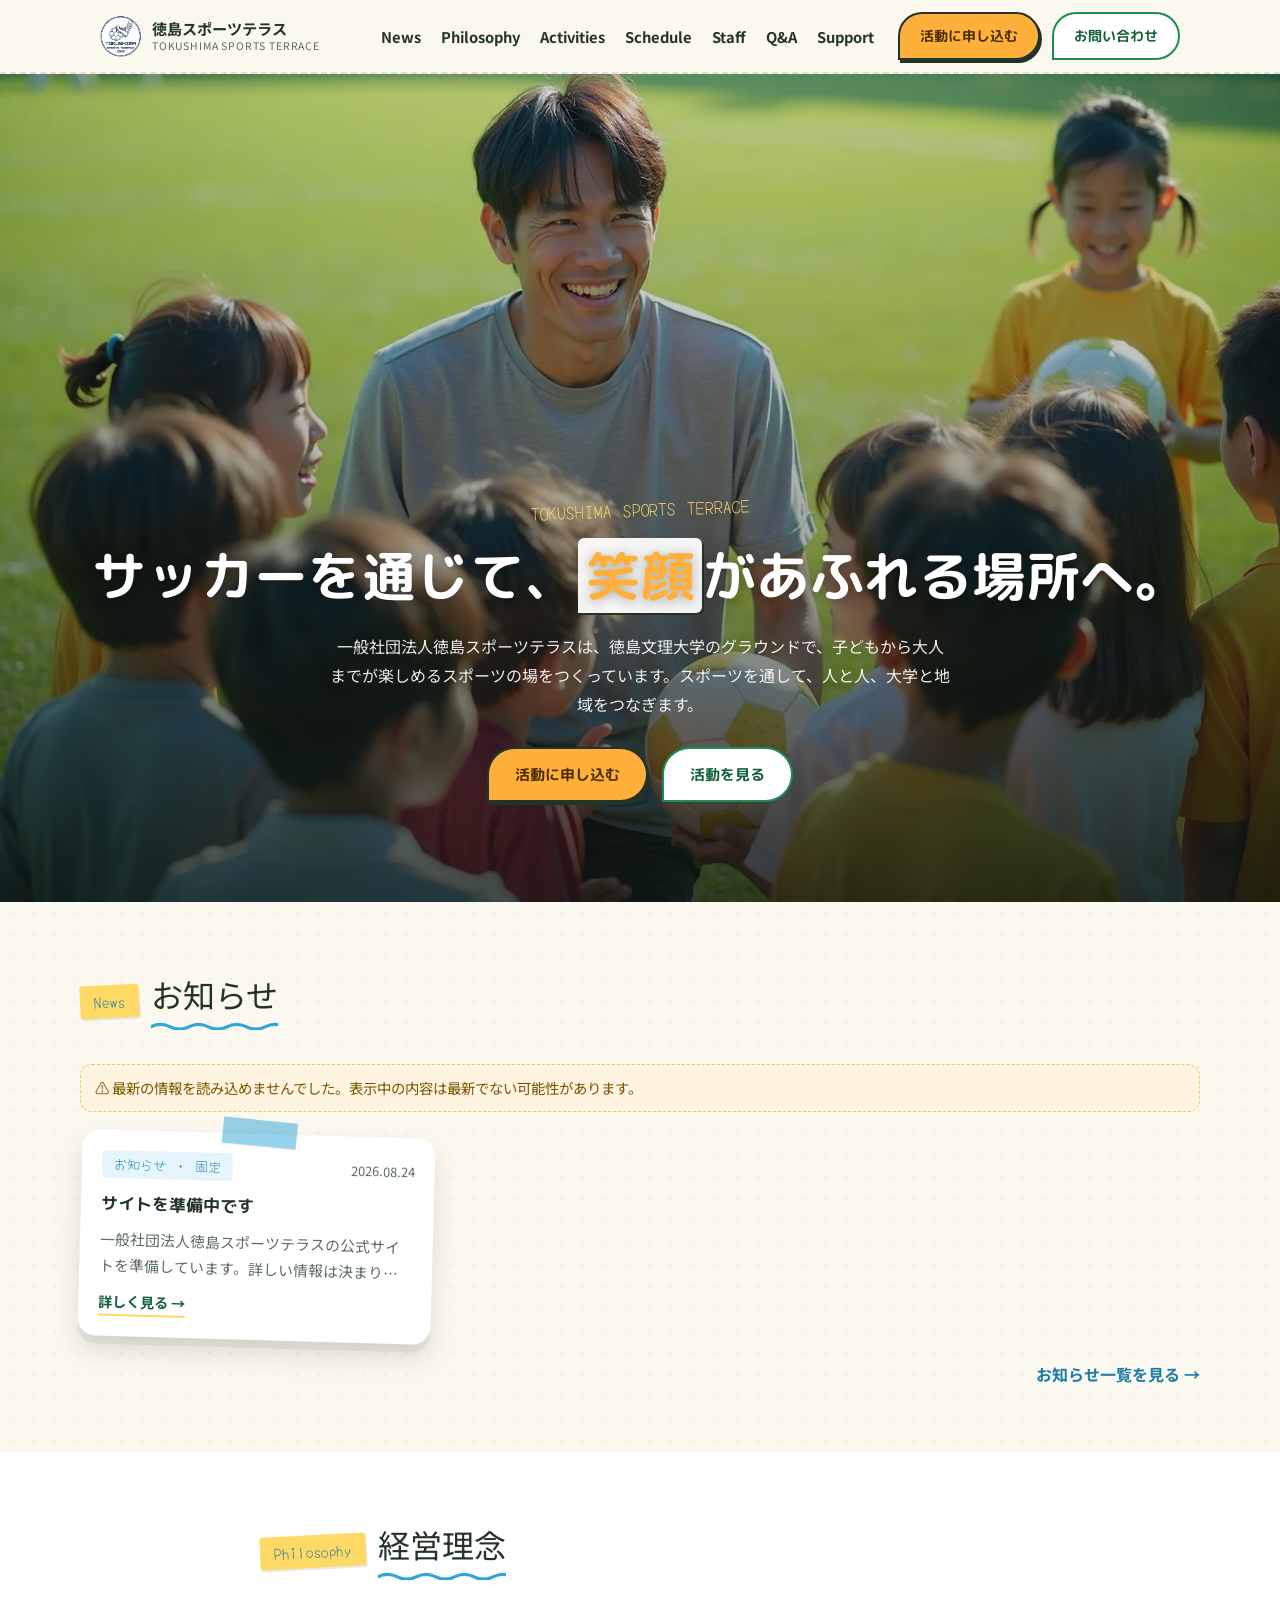
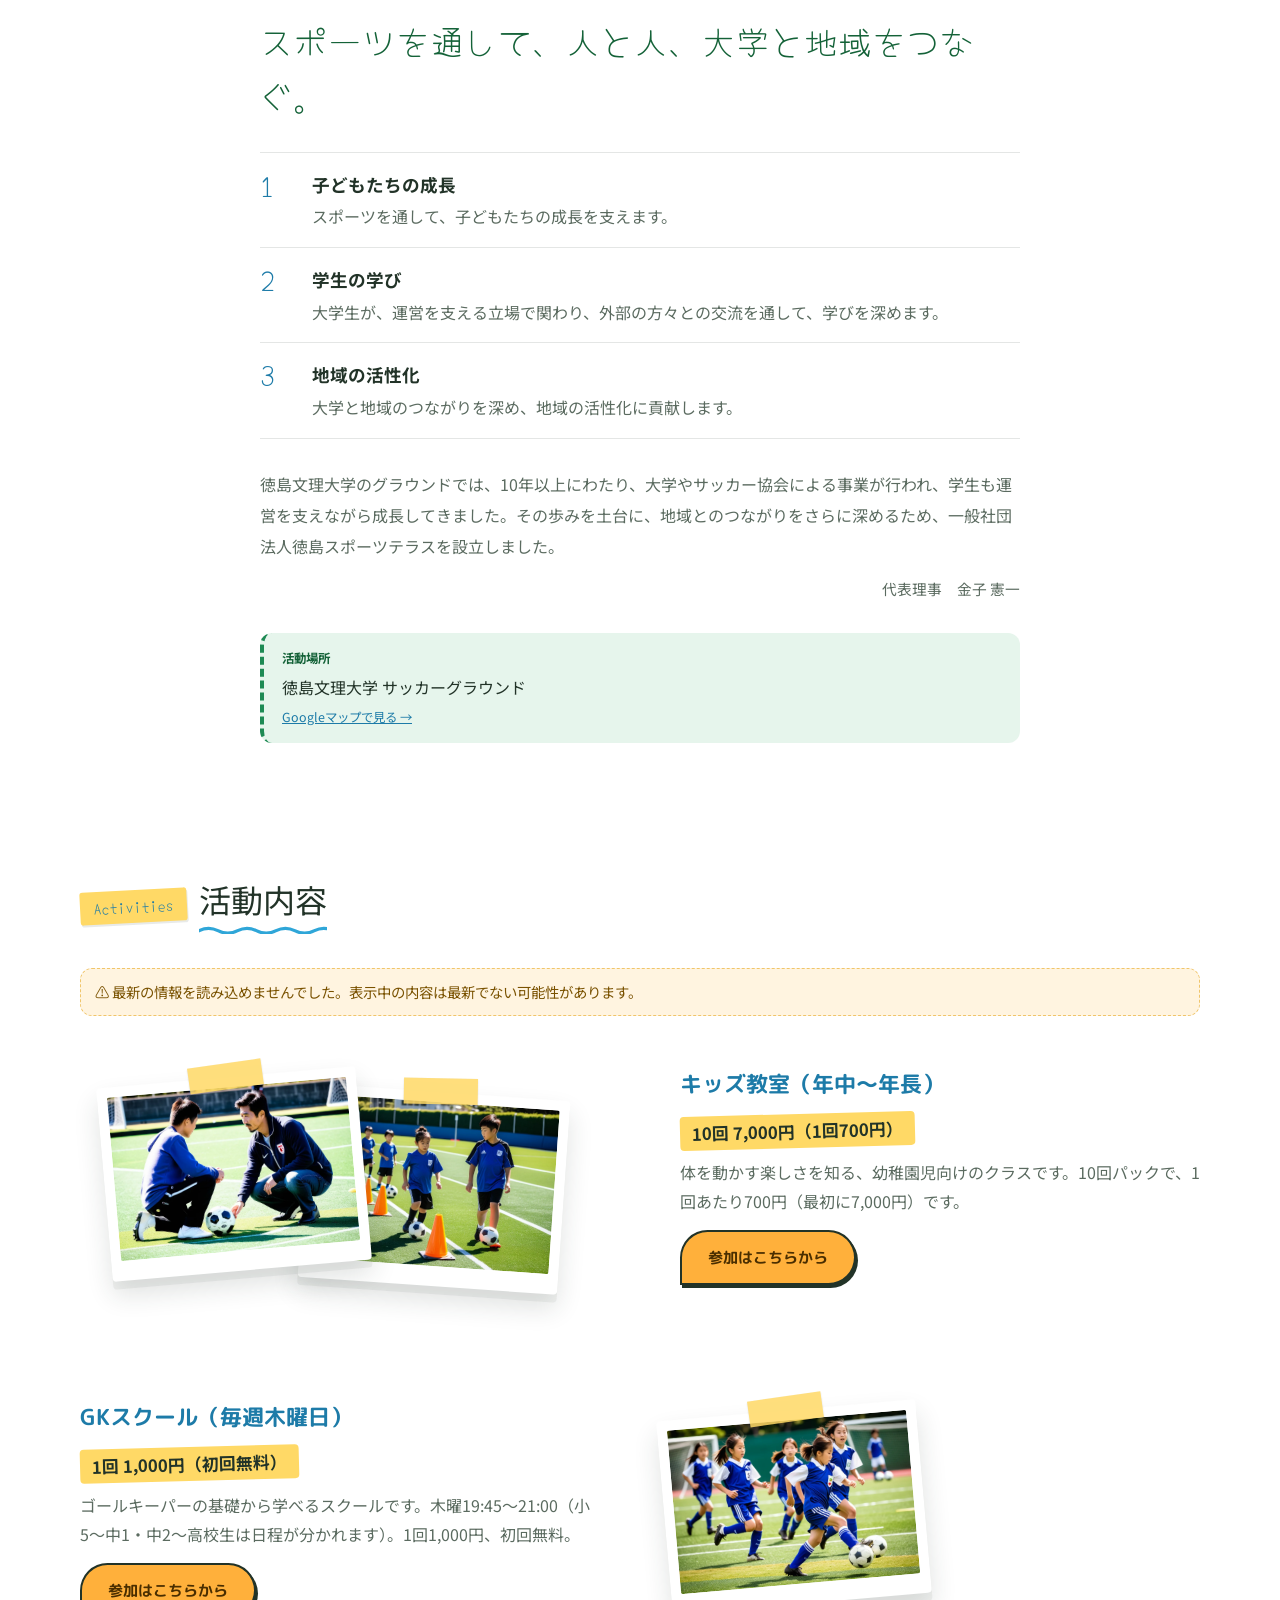
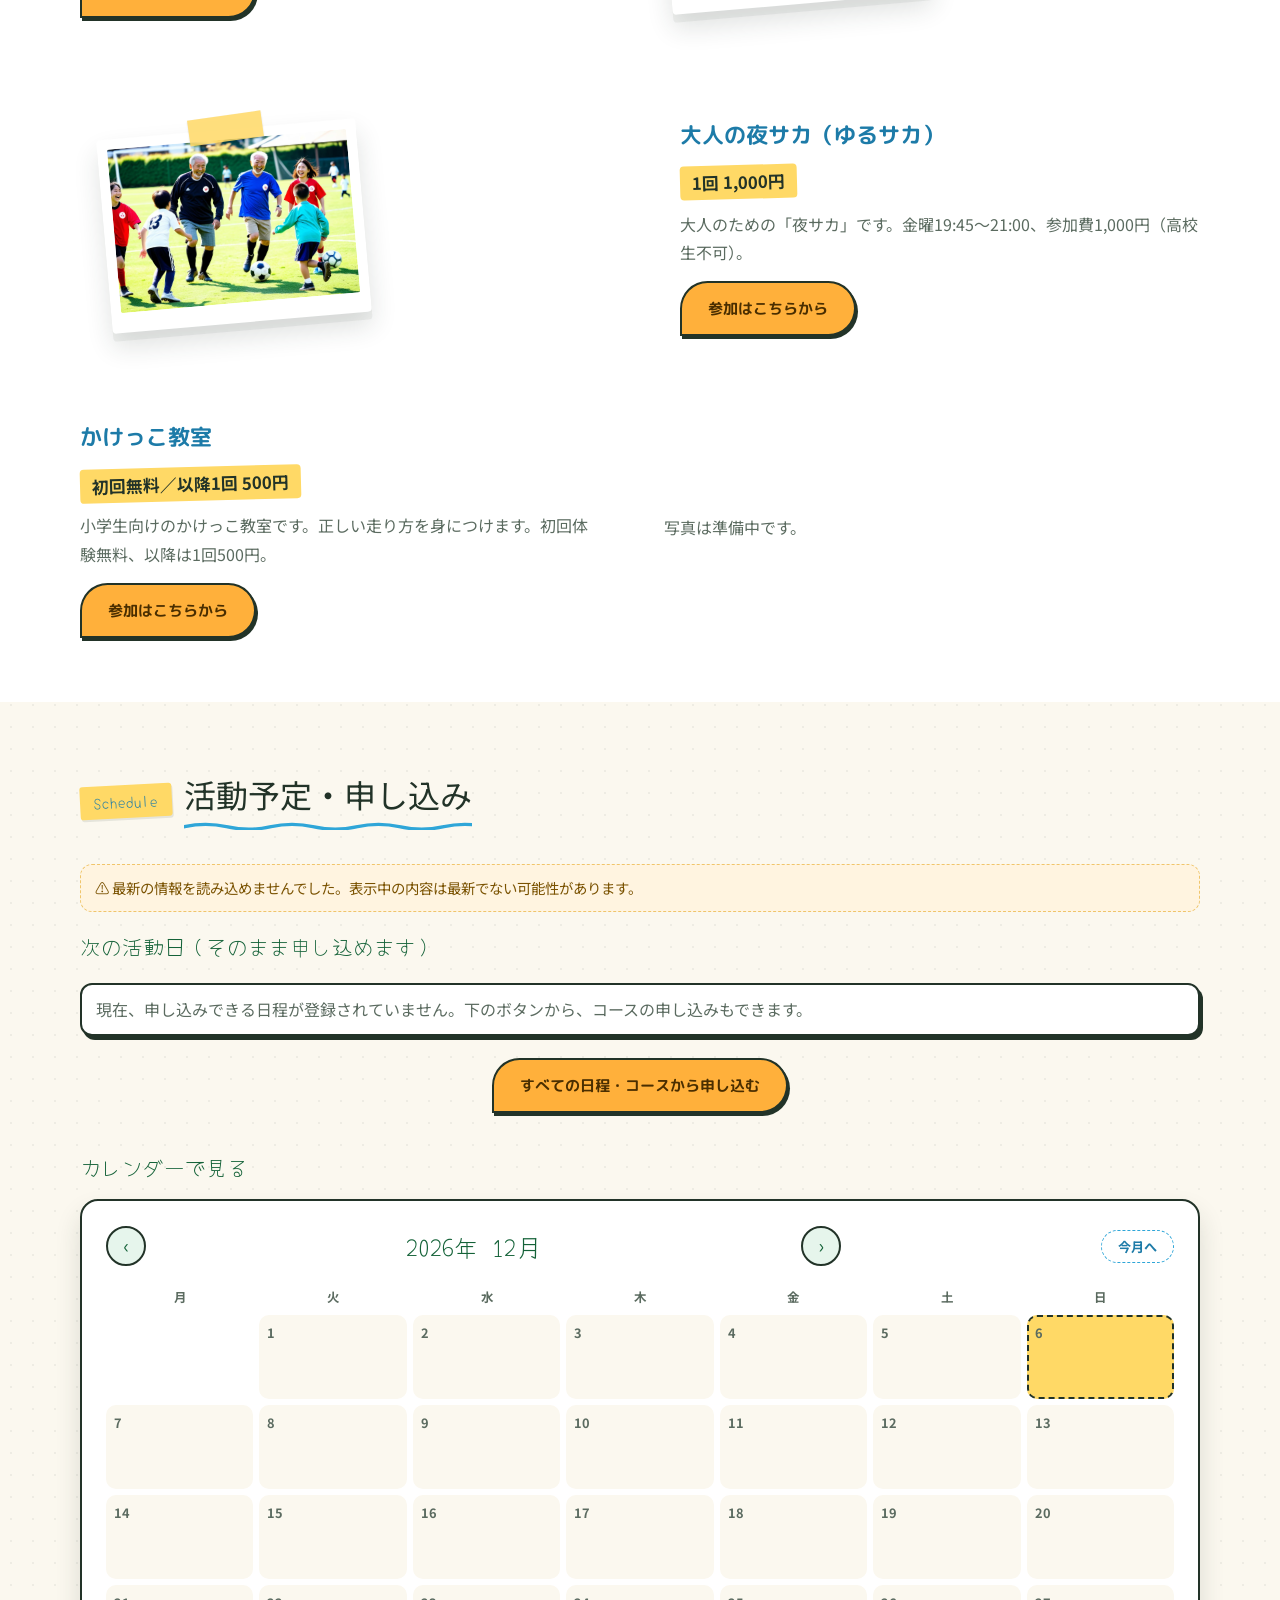
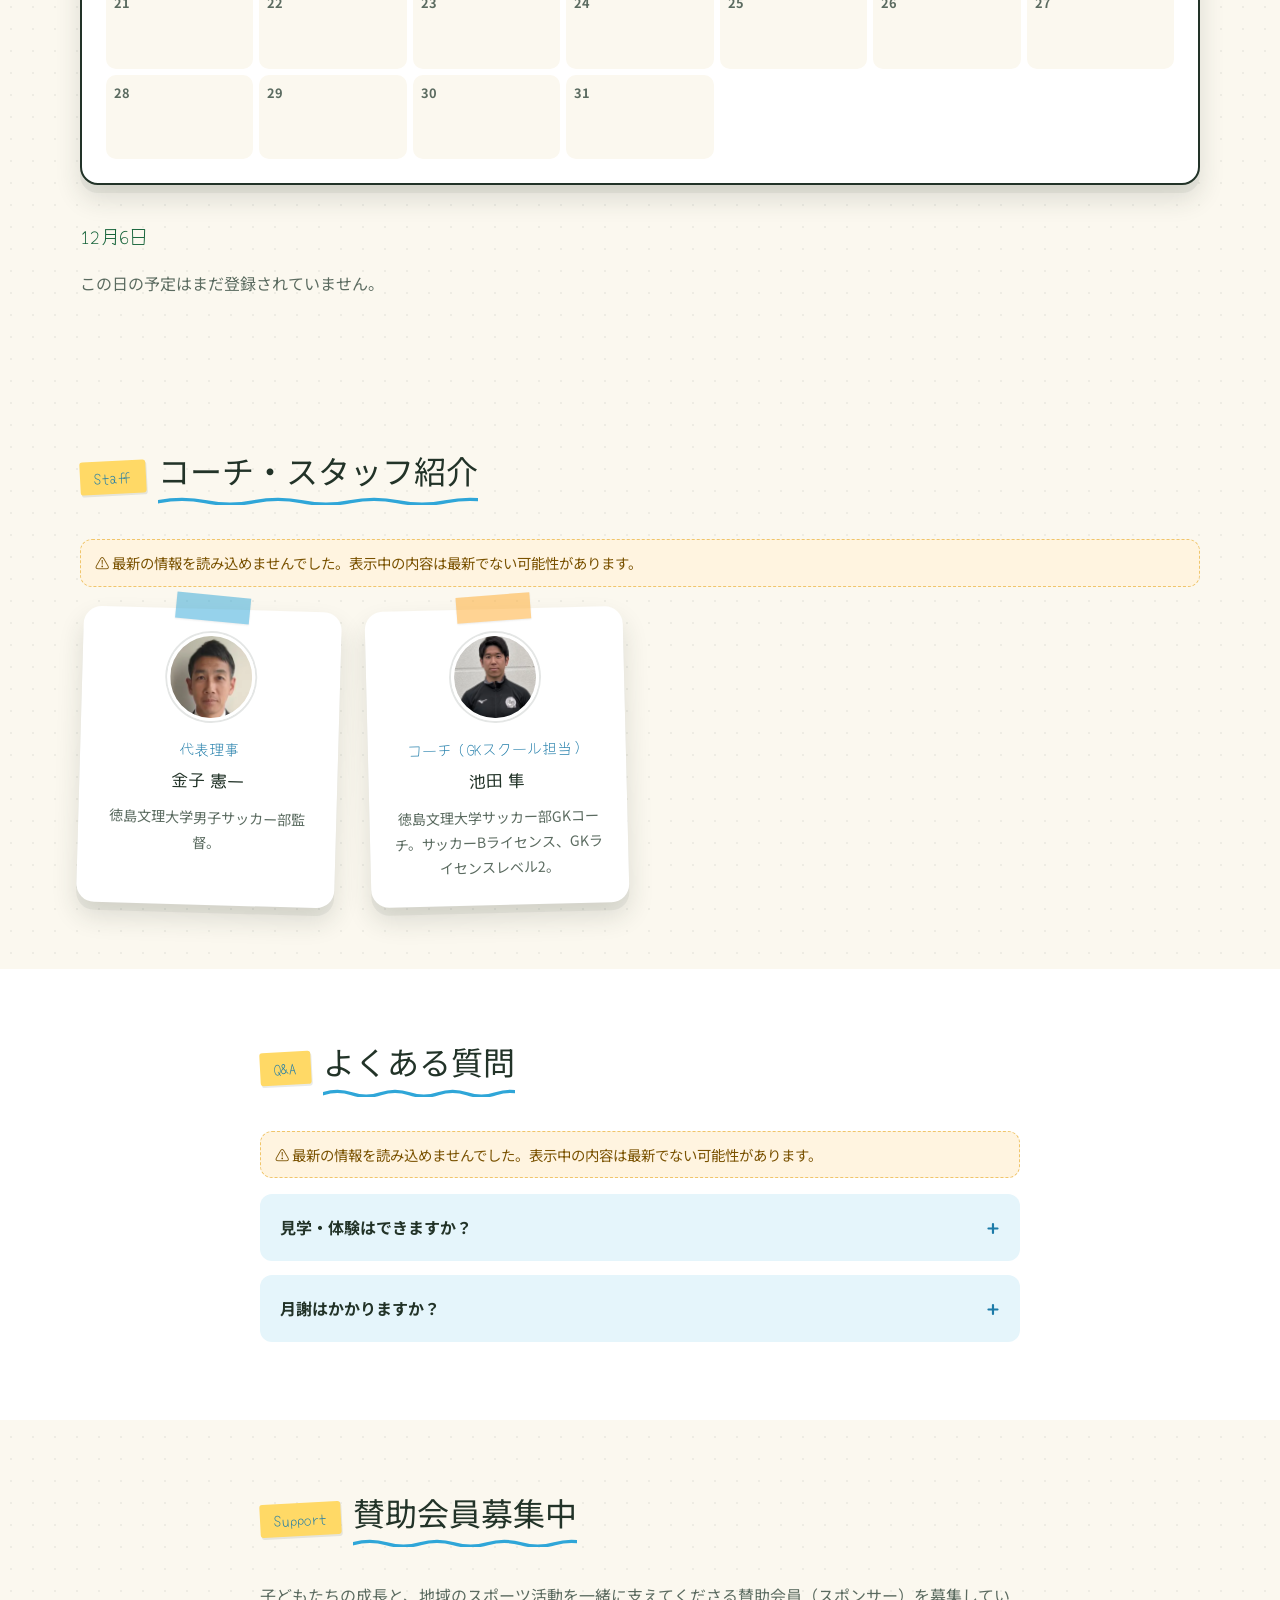
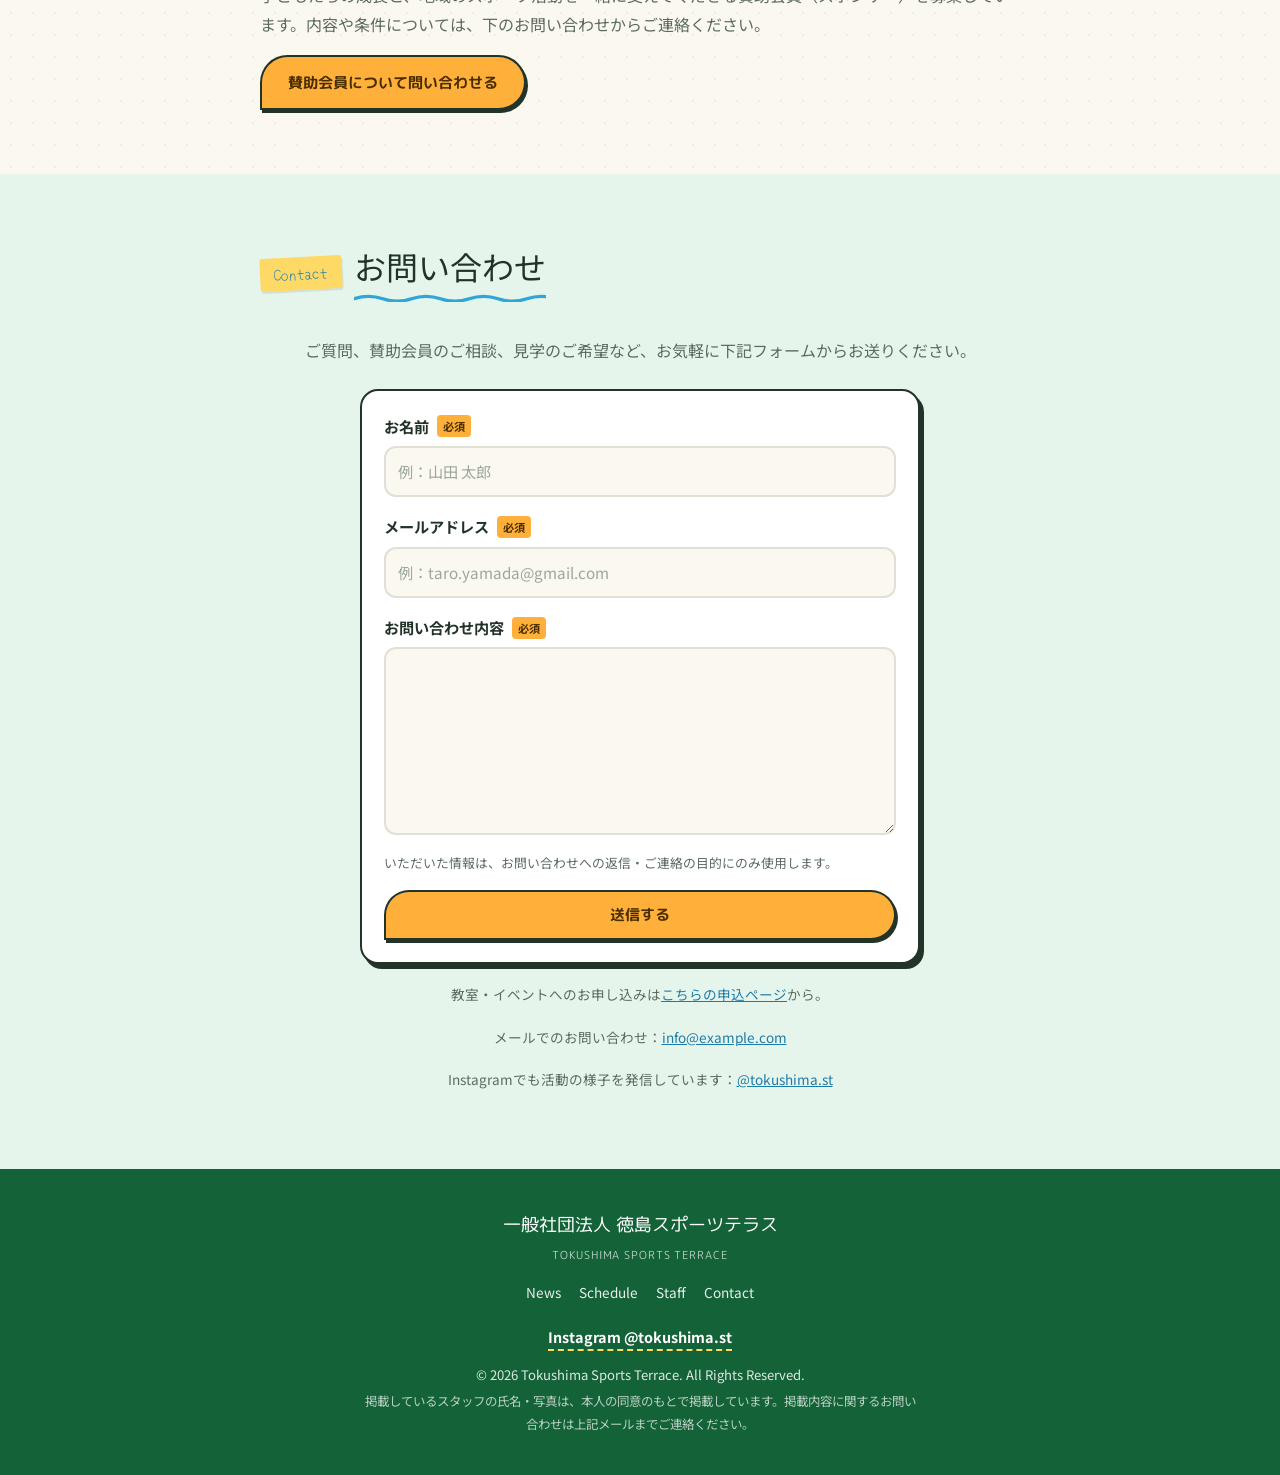
==== index.html @ 9583e362 "Aboutを「経営理念」に置き換える(写真をなくし、理念の一言・大切にすること3つ・設立の経緯・署名・活動場所) Co-Authored-By: Claude Sonnet 5.5 <noreply@" ====
<!DOCTYPE html>
<html lang="ja">
<head>
<meta charset="UTF-8">
<meta name="viewport" content="width=device-width, initial-scale=1.0">
<script>
  if ('scrollRestoration' in history) { history.scrollRestoration = 'manual'; }
</script>
<title>一般社団法人徳島スポーツテラス | 公式サイト</title>
<meta name="description" content="一般社団法人徳島スポーツテラスの公式サイト。小学生くらいの子ども向けにサッカーを中心としたスポーツ活動を行っています。お知らせ・活動予定・スタッフ紹介はこちらから。">
<link rel="canonical" href="https://tokushima-sports-terrace.netlify.app/">
<meta property="og:locale" content="ja_JP">
<meta property="og:type" content="website">
<meta property="og:site_name" content="一般社団法人徳島スポーツテラス">
<meta property="og:title" content="一般社団法人徳島スポーツテラス | 公式サイト">
<meta property="og:description" content="小学生くらいの子ども向けにサッカーを中心としたスポーツ活動を行う一般社団法人徳島スポーツテラスの公式サイトです。">
<meta property="og:url" content="https://tokushima-sports-terrace.netlify.app/">
<meta name="twitter:card" content="summary_large_image">
<link rel="preconnect" href="https://fonts.googleapis.com">
<link rel="preconnect" href="https://fonts.gstatic.com" crossorigin>
<link href="https://fonts.googleapis.com/css2?family=M+PLUS+Rounded+1c:wght@500;700;800&family=Yomogi&family=Noto+Sans+JP:wght@400;500;700&display=swap" rel="stylesheet">
<link rel="icon" href="images/logo.jpg">
<link rel="stylesheet" href="styles.css">
</head>
<body>

<a class="skip-link" href="#main">本文へスキップ</a>

<header class="site-header" id="top">
  <div class="header-inner">
    <a href="#top" class="logo" aria-label="一般社団法人徳島スポーツテラス トップへ">
      <span class="logo-mark js-logo-initial" aria-hidden="true">T</span>
      <span class="logo-text">
        <span class="logo-jp js-org-name-short">徳島スポーツテラス</span>
        <span class="logo-en js-org-name-en">TOKUSHIMA SPORTS TERRACE</span>
      </span>
    </a>

    <button class="nav-toggle" id="navToggle" aria-expanded="false" aria-controls="primaryNav" aria-label="メニューを開く">
      <span></span><span></span><span></span>
    </button>

    <nav class="primary-nav" id="primaryNav">
      <ul>
        <li><a href="#news" class="nav-link">News</a></li>
        <li><a href="#philosophy" class="nav-link">Philosophy</a></li>
        <li><a href="#activities" class="nav-link">Activities</a></li>
        <li><a href="schedule.html" class="nav-link">Schedule</a></li>
        <li><a href="#staff" class="nav-link">Staff</a></li>
        <li><a href="#faq" class="nav-link">Q&amp;A</a></li>
        <li><a href="#support" class="nav-link">Support</a></li>
      </ul>
      <a href="apply.html" class="btn btn-cta nav-cta">活動に申し込む</a>
      <a href="#contact" class="btn btn-ghost nav-cta">お問い合わせ</a>
    </nav>
  </div>
</header>

<main id="main">

  <section class="hero" aria-label="トップビジュアル">
    <img class="hero-bg" id="heroPhoto" src="" alt="" loading="eager">
    <div class="hero-overlay" aria-hidden="true"></div>
    <div class="hero-inner">
      <div class="hero-text">
        <p class="eyebrow" id="heroEyebrow"></p>
        <h1 class="hero-copy" id="heroHeadline"></h1>
        <p class="hero-sub" id="heroSub"></p>
        <div class="hero-actions">
          <a href="#schedule" class="btn btn-cta" id="heroCta">活動に申し込む</a>
          <a href="#activities" class="btn btn-ghost">活動を見る</a>
        </div>
        <dl class="hero-stats" id="heroStats"></dl>
        <p class="sync-warning" id="settingsSyncWarning" hidden>⚠ 最新の情報を読み込めませんでした。表示中の内容は最新でない可能性があります。</p>
      </div>
    </div>
  </section>

  <section class="section news-section" id="news">
    <div class="section-inner">
      <div class="section-title">
        <span class="section-title-en">News</span><span class="section-title-jp">お知らせ</span>
      </div>
      <p class="sync-warning" id="newsSyncWarning" hidden>⚠ 最新の情報を読み込めませんでした。表示中の内容は最新でない可能性があります。</p>
      <div class="news-grid" id="newsGrid"></div>
      <p class="news-more-link"><a href="news.html" class="section-link">お知らせ一覧を見る →</a></p>
    </div>
  </section>

  <section class="section philosophy-section" id="philosophy">
    <div class="section-inner section-inner--narrow">
      <div class="section-title">
        <span class="section-title-en">Philosophy</span><span class="section-title-jp">経営理念</span>
      </div>
      <p class="philosophy-lead" id="aboutSlogan"></p>
      <ol class="philosophy-points" id="philosophyPoints"></ol>
      <p class="philosophy-text" id="aboutText"></p>
      <p class="philosophy-sign" id="philosophySign"></p>
      <dl class="about-facts" id="aboutFacts"></dl>
    </div>
  </section>

  <section class="section activities-section" id="activities">
    <div class="section-inner">
      <div class="section-title">
        <span class="section-title-en">Activities</span><span class="section-title-jp">活動内容</span>
      </div>
      <p class="sync-warning" id="activitiesSyncWarning" hidden>⚠ 最新の情報を読み込めませんでした。表示中の内容は最新でない可能性があります。</p>
      <div class="activity-rows" id="activitiesGrid"></div>
    </div>
  </section>

  <section class="section schedule-section" id="schedule">
    <div class="section-inner">
      <div class="section-title">
        <span class="section-title-en">Schedule</span><span class="section-title-jp">活動予定・申し込み</span>
      </div>
      <p class="sync-warning" id="calSyncWarning" hidden>⚠ 最新の情報を読み込めませんでした。表示中の内容は最新でない可能性があります。</p>

      <div class="apply-block">
        <h3 class="apply-subtitle">次の活動日（そのまま申し込めます）</h3>
        <ul class="apply-list" id="applyList"></ul>
        <p class="apply-more"><a href="apply.html" class="btn btn-cta">すべての日程・コースから申し込む</a></p>
      </div>

      <h3 class="apply-subtitle">カレンダーで見る</h3>
      <div class="cal-card">
        <div class="cal-toolbar">
          <button class="cal-nav-btn" id="calPrev" aria-label="前の月">‹</button>
          <span class="cal-month-label" id="calMonthLabel"></span>
          <button class="cal-nav-btn" id="calNext" aria-label="次の月">›</button>
          <button class="cal-today-btn" id="calToday">今月へ</button>
        </div>
        <div class="cal-weekdays">
          <span>月</span><span>火</span><span>水</span><span>木</span><span>金</span><span>土</span><span>日</span>
        </div>
        <div class="cal-grid" id="calGrid"></div>
        <div class="cal-legend" id="calLegend"></div>
      </div>

      <div class="cal-event-list" id="calEventList"></div>
    </div>
  </section>

  <section class="section staff-section" id="staff">
    <div class="section-inner">
      <div class="section-title">
        <span class="section-title-en">Staff</span><span class="section-title-jp">コーチ・スタッフ紹介</span>
      </div>
      <p class="sync-warning" id="staffSyncWarning" hidden>⚠ 最新の情報を読み込めませんでした。表示中の内容は最新でない可能性があります。</p>
      <div class="staff-grid" id="staffGrid"></div>
    </div>
  </section>

  <section class="section faq-section" id="faq">
    <div class="section-inner section-inner--narrow">
      <div class="section-title">
        <span class="section-title-en">Q&amp;A</span><span class="section-title-jp">よくある質問</span>
      </div>
      <p class="sync-warning" id="faqSyncWarning" hidden>⚠ 最新の情報を読み込めませんでした。表示中の内容は最新でない可能性があります。</p>
      <div class="accordion" id="faqAccordion"></div>
    </div>
  </section>

  <section class="section support-section" id="support">
    <div class="section-inner section-inner--narrow">
      <div class="section-title">
        <span class="section-title-en">Support</span><span class="section-title-jp">賛助会員募集中</span>
      </div>
      <p class="contact-lead">子どもたちの成長と、地域のスポーツ活動を一緒に支えてくださる賛助会員（スポンサー）を募集しています。内容や条件については、下のお問い合わせからご連絡ください。</p>
      <a href="#contact" class="btn btn-cta">賛助会員について問い合わせる</a>
    </div>
  </section>

  <section class="section contact-section" id="contact">
    <div class="section-inner section-inner--narrow">
      <div class="section-title">
        <span class="section-title-en">Contact</span><span class="section-title-jp">お問い合わせ</span>
      </div>
      <p class="contact-lead">ご質問、賛助会員のご相談、見学のご希望など、お気軽に下記フォームからお送りください。</p>

      <form class="site-form" id="contactForm" novalidate>
        <label><span class="lbl">お名前 <span class="req">必須</span></span><input type="text" name="name" required autocomplete="name" placeholder="例：山田 太郎"></label>
        <label><span class="lbl">メールアドレス <span class="req">必須</span></span><input type="email" name="email" required autocomplete="email" placeholder="例：taro.yamada@gmail.com"></label>
        <label><span class="lbl">お問い合わせ内容 <span class="req">必須</span></span><textarea name="message" rows="6" required></textarea></label>
        <input type="text" name="website" class="hp" tabindex="-1" autocomplete="off" aria-hidden="true">
        <p class="form-privacy">いただいた情報は、お問い合わせへの返信・ご連絡の目的にのみ使用します。</p>
        <button type="submit" class="btn btn-cta">送信する</button>
        <p class="form-status" role="status" hidden></p>
      </form>

      <p class="contact-note">教室・イベントへのお申し込みは<a href="apply.html">こちらの申込ページ</a>から。</p>

      <p class="contact-note">メールでのお問い合わせ：<a href="#" class="js-contact-email"></a></p>
      <p class="contact-note js-instagram-link" hidden>Instagramでも活動の様子を発信しています：<a class="js-instagram-link" href="#" target="_blank" rel="noopener"><span class="js-instagram-handle"></span></a></p>
    </div>
  </section>

</main>

<footer class="site-footer">
  <div class="footer-inner">
    <div class="footer-brand">
      <span class="js-org-name-jp">一般社団法人徳島スポーツテラス</span>
      <span class="logo-en js-org-name-en">TOKUSHIMA SPORTS TERRACE</span>
    </div>
    <ul class="footer-nav">
      <li><a href="news.html">News</a></li>
      <li><a href="schedule.html">Schedule</a></li>
      <li><a href="#staff">Staff</a></li>
      <li><a href="#contact">Contact</a></li>
    </ul>
    <p class="footer-sns"><a class="js-instagram-link" href="#" target="_blank" rel="noopener" hidden>Instagram <span class="js-instagram-handle"></span></a></p>
    <p class="footer-copy" id="footerCopy"></p>
    <p class="footer-note">掲載しているスタッフの氏名・写真は、本人の同意のもとで掲載しています。掲載内容に関するお問い合わせは上記メールまでご連絡ください。</p>
  </div>
</footer>

<script src="data.js"></script>
<script src="common.js"></script>
<script src="sheets-sync.js"></script>
<script src="calendar.js"></script>
<script src="script.js"></script>
</body>
</html>
---- styles.css ----
/* =========================================================
   一般社団法人徳島スポーツテラス - スタイルシート
   デザイン方針：「元気な落書き・スクラップブック」
   ・サッカーコートの緑 × 空の水色 + マステの黄色をアクセントに
   ・カードは全部「コルクボードにマステで貼った写真・付箋」に
     見立てて、少しだけ傾ける（ホバーで真っ直ぐになる）
   ・見出しの下線はマーカーで手描きした波線
   ・手書き風フォント（Yomogi）を一言コメント・タグに使う
========================================================= */
:root{
  --green:      #1E8A54;
  --green-deep: #146238;
  --green-pale: #E6F5EC;
  --sky:        #2FA6D8;
  --sky-deep:   #1D7BA8;
  --sky-pale:   #E5F5FB;
  --sun:        #FFB03B; /* アクセント（イベント用） */
  --tape:       #FFD966; /* マステの黄色 */
  --tape-line:  rgba(255,255,255,.55);
  --ink:        #223328;
  --ink-soft:   #5B6B60;
  --paper:      #FBF8EF;
  --white:      #FFFFFF;
  --line:       rgba(34,51,40,.12);

  --font-display: "M PLUS Rounded 1c", "Noto Sans JP", sans-serif;
  --font-body: "Noto Sans JP", sans-serif;
  --font-hand: "Yomogi", "M PLUS Rounded 1c", sans-serif;

  --radius: 18px;
  --radius-sm: 12px;
  --shadow: 0 8px 0 rgba(34,51,40,.06), 0 14px 26px rgba(34,51,40,.14);
  --max-width: 1120px;
  --header-height: 72px;
}

*, *::before, *::after{ box-sizing: border-box; }
html{ scroll-behavior: smooth; }
@media (prefers-reduced-motion: reduce){
  html{ scroll-behavior: auto; }
  *{ animation-duration: .001ms !important; transition-duration: .001ms !important; }
}

body{
  margin: 0;
  font-family: var(--font-body);
  color: var(--ink);
  background:
    radial-gradient(circle, rgba(34,51,40,.06) 1px, transparent 1.4px) 0 0/22px 22px,
    var(--paper);
  line-height: 1.8;
  -webkit-font-smoothing: antialiased;
}
h1, h2, h3{ font-family: var(--font-display); margin: 0; font-weight: 700; }
a{ color: var(--sky-deep); }
button{ font-family: inherit; cursor: pointer; }
img{ max-width: 100%; display: block; }

.skip-link{
  position: absolute; left: -9999px; top: 0; background: var(--green); color: #fff;
  padding: .6em 1em; z-index: 200; border-radius: 0 0 8px 0;
}
.skip-link:focus{ left: 0; }

/* ---------- 共通レイアウト ---------- */
.section{ padding: 64px 20px; }
.section-inner{ max-width: var(--max-width); margin: 0 auto; }
.section-inner--narrow{ max-width: 760px; }
.section-title{ font-size: clamp(1.5rem, 4vw, 2rem); margin-bottom: 34px; display: flex; align-items: baseline; gap: 12px; flex-wrap: wrap; }
.section-title-en{
  font-family: var(--font-hand); font-size: .95rem; color: var(--sky-deep);
  background: var(--tape); padding: 3px 14px; border-radius: 3px; transform: rotate(-3deg);
  display: inline-block; box-shadow: 1px 2px 0 rgba(34,51,40,.1);
}
.section-title-jp{
  color: var(--ink); position: relative; padding-bottom: 6px;
  background-image: url("data:image/svg+xml,%3Csvg xmlns='http://www.w3.org/2000/svg' viewBox='0 0 200 10' preserveAspectRatio='none'%3E%3Cpath d='M0 6 Q 15 0 30 6 T 60 6 T 90 6 T 120 6 T 150 6 T 180 6 T 210 6' fill='none' stroke='%232FA6D8' stroke-width='4' stroke-linecap='round'/%3E%3C/svg%3E");
  background-repeat: no-repeat; background-position: left bottom; background-size: 100% 8px;
}
.sub-title{ font-size: 1.1rem; margin-bottom: 16px; color: var(--green-deep); }
.empty-note{ color: var(--ink-soft); }
.sync-warning{
  background: #FFF4E0; color: #7A5200; border: 1px dashed #F0C56B; border-radius: var(--radius-sm);
  padding: 10px 14px; font-size: .9rem; margin: 0 0 16px;
}

.btn{
  display: inline-flex; align-items: center; justify-content: center; gap: 6px;
  padding: 12px 26px; border-radius: 999px 999px 999px 4px; text-decoration: none; font-weight: 700;
  font-family: var(--font-display); font-size: .95rem; border: 2px solid var(--ink); transition: transform .15s;
}
.btn-cta{ background: var(--sun); color: #4A2E00; box-shadow: 2px 3px 0 var(--ink); }
.btn-cta:hover{ transform: translate(-1px,-2px); box-shadow: 3px 5px 0 var(--ink); }
.btn-ghost{ background: #fff; color: var(--green-deep); border-color: var(--green); }
.btn-ghost:hover{ background: var(--green-pale); }

/* ---------- ヘッダー ---------- */
.site-header{
  position: sticky; top: 0; z-index: 100; background: rgba(251,248,239,.94);
  backdrop-filter: blur(6px); border-bottom: 2px dashed var(--line);
}
.header-inner{
  max-width: var(--max-width); margin: 0 auto; height: var(--header-height);
  display: flex; align-items: center; justify-content: space-between; padding: 0 20px;
}
.logo{ display: flex; align-items: center; gap: 10px; text-decoration: none; color: var(--ink); }
.logo-mark{
  width: 42px; height: 42px; border-radius: 50%; background: linear-gradient(135deg, var(--green), var(--sky));
  color: #fff; display: flex; align-items: center; justify-content: center; font-family: var(--font-display);
  font-size: 1.2rem; flex-shrink: 0; border: 2px solid var(--ink);
}
.logo-mark--image{ background: #fff; border: none; overflow: hidden; }
.logo-mark--image img{ width: 100%; height: 100%; object-fit: cover; display: block; }
.logo-text{ display: flex; flex-direction: column; line-height: 1.3; }
.logo-jp{ font-weight: 700; font-size: .95rem; }
.logo-en{ font-size: .65rem; letter-spacing: .08em; color: var(--ink-soft); }

.nav-toggle{
  display: none; flex-direction: column; gap: 5px; background: none; border: none; padding: 8px;
}
.nav-toggle span{ width: 24px; height: 2px; background: var(--ink); border-radius: 2px; }

.primary-nav{ display: flex; align-items: center; gap: 24px; }
.primary-nav ul{ list-style: none; display: flex; gap: 20px; margin: 0; padding: 0; }
.nav-link{ text-decoration: none; color: var(--ink); font-weight: 700; font-size: .92rem; }
.nav-link:hover{ color: var(--green-deep); }
.nav-cta{ padding: 10px 20px; font-size: .85rem; white-space: nowrap; }
.nav-cta + .nav-cta{ margin-left: -12px; }

@media (max-width: 960px){
  .nav-toggle{ display: flex; }
  .primary-nav{
    position: absolute; top: var(--header-height); left: 0; right: 0; background: #fff;
    flex-direction: column; align-items: stretch; padding: 16px 20px; gap: 16px;
    border-bottom: 1px solid var(--line); display: none;
  }
  .primary-nav.is-open{ display: flex; }
  .primary-nav ul{ flex-direction: column; gap: 12px; }
  .nav-cta + .nav-cta{ margin-left: 0; }
  .nav-cta{ text-align: center; }
}

/* ---------- タープ（マステ貼り）カード共通部品 ----------
   .taped を付けたカードは、上端にマステの帯が乗った「貼られた紙」に見える。
   nth-childで少しずつ傾きを変えて、手作業で貼ったようなバラつきを出す。
   ホバーで真っ直ぐに直る。 */
.taped{
  position: relative; background: #fff; border-radius: var(--radius); box-shadow: var(--shadow);
  transform: rotate(-1.4deg); transition: transform .2s ease;
}
.taped:hover{ transform: rotate(0deg) translateY(-2px); }
.taped::before{
  content: ''; position: absolute; top: -14px; left: 50%; width: 74px; height: 26px;
  background: var(--tape); opacity: .85; transform: translateX(-50%) rotate(-3deg);
  box-shadow: 0 1px 2px rgba(0,0,0,.15);
}
.news-grid > :nth-child(3n+1).taped, .activity-grid > :nth-child(3n+1).taped, .staff-grid > :nth-child(3n+1).taped{ transform: rotate(1.6deg); }
.news-grid > :nth-child(3n+1).taped::before, .activity-grid > :nth-child(3n+1).taped::before, .staff-grid > :nth-child(3n+1).taped::before{ background: var(--sky); opacity: .5; transform: translateX(-50%) rotate(4deg); }
.news-grid > :nth-child(3n+2).taped::before, .activity-grid > :nth-child(3n+2).taped::before, .staff-grid > :nth-child(3n+2).taped::before{ background: var(--sun); opacity: .55; }
.news-grid > :nth-child(3n+1).taped:hover, .activity-grid > :nth-child(3n+1).taped:hover, .staff-grid > :nth-child(3n+1).taped:hover{ transform: rotate(0deg) translateY(-2px); }

/* ---------- ヒーロー（画面いっぱいの写真＋文字を重ねる構成） ----------
   ウィンドウ／タブの高さが変わっても常に「画面ちょうど1枚分」になるよう、
   100dvh（アドレスバーの出し引きにも追従する単位）からヘッダー分の高さを引く。
   写真が読み込まれる前は下地の色だけが見え、読み込み完了でふわっと写真がフェードインする
   （壊れた画像や真っ白な一瞬が見えないようにするための、簡易的な「ロード画面」） */
.hero{
  position: relative; height: calc(100vh - var(--header-height)); height: calc(100dvh - var(--header-height));
  min-height: 480px; display: flex; align-items: flex-end;
  padding: 0 20px 64px; overflow: hidden;
  background: linear-gradient(160deg, var(--green-pale), var(--sky-pale)); /* 写真の読み込み前・写真が無い時の下地 */
}
.hero-bg{
  position: absolute; inset: 0; width: 100%; height: 100%; object-fit: cover; z-index: 0;
  opacity: 0; transition: opacity 1s ease;
}
.hero-bg.is-loaded{ opacity: 1; }
.hero-overlay{
  position: absolute; inset: 0; z-index: 1;
  background: linear-gradient(180deg, rgba(20,40,32,.1) 0%, rgba(15,28,22,.35) 55%, rgba(12,22,18,.78) 100%);
}
.hero-inner{
  max-width: var(--max-width); margin: 0 auto; position: relative; z-index: 2; width: 100%; text-align: center;
}
.hero-text{ color: #fff; }
.eyebrow{
  font-family: var(--font-hand); font-size: 1.1rem; color: var(--tape); margin: 0 0 12px;
  display: inline-block; transform: rotate(-2deg);
}
.hero-copy{ font-size: clamp(2rem, 6vw, 3.4rem); line-height: 1.4; margin-bottom: 18px; color: #fff; text-shadow: 0 2px 12px rgba(0,0,0,.3); }
.hero-copy .accent{ color: var(--sun); background: rgba(255,255,255,.94); padding: 0 .15em; border-radius: 6px 6px 6px 0; box-shadow: 2px 2px 0 var(--ink); }
.hero-sub{ max-width: 620px; margin: 0 auto 28px; color: rgba(255,255,255,.92); }
.hero-actions{ display: flex; gap: 14px; justify-content: center; flex-wrap: wrap; margin-bottom: 36px; }
.hero-stats[hidden]{ display: none; }
.hero-stats{ display: flex; gap: 18px; justify-content: center; flex-wrap: wrap; margin: 0; }
.hero-stat{
  background: #fff; border-radius: var(--radius-sm); padding: 14px 22px; box-shadow: var(--shadow); min-width: 130px;
  transform: rotate(-2deg);
}
.hero-stat:nth-child(2){ transform: rotate(1.5deg); }
.hero-stat:nth-child(3){ transform: rotate(-1deg); }
.hero-stat dt{ font-size: .75rem; color: var(--ink-soft); margin-bottom: 4px; }
.hero-stat dd{ margin: 0; font-family: var(--font-display); font-size: 1.3rem; color: var(--green-deep); }
.stat-suffix{ font-size: .7rem; color: var(--ink-soft); margin-left: 4px; }

/* ---------- ヒーロー（スマホ）：背景いっぱい＋文字重ねは窮屈になるので、
   写真→文字の上下2段レイアウトに切り替える ---------- */
@media (max-width: 860px){
  .hero{
    position: relative; height: auto; min-height: unset; padding: 0 0 40px;
    display: block; background: var(--paper);
  }
  .hero-bg{
    position: relative; inset: auto; width: 100%; height: 260px; z-index: auto;
  }
  .hero-overlay{ display: none; }
  .hero-inner{ padding: 28px 20px 0; }
  .hero-text{ color: var(--ink); }
  .eyebrow{ color: var(--sky-deep); }
  .hero-copy{ color: var(--ink); text-shadow: none; }
  .hero-sub{ color: var(--ink-soft); }
}

/* ---------- ニュース ---------- */
.news-grid{ display: grid; grid-template-columns: repeat(auto-fill, minmax(260px, 1fr)); gap: 30px; margin-bottom: 20px; padding-top: 6px; }
.news-card{ padding: 20px; display: block; text-decoration: none; color: inherit; }
.news-card-img{ width: 100%; aspect-ratio: 4/3; object-fit: cover; border-radius: var(--radius-sm); margin-bottom: 12px; }
.news-archive-img{ display: block; width: 100%; max-width: 420px; border-radius: var(--radius-sm); margin-top: 12px; }
.news-card-head{ display: flex; justify-content: space-between; align-items: center; margin-bottom: 10px; font-size: .8rem; color: var(--ink-soft); }
.news-card h3{ font-size: 1.05rem; margin-bottom: 8px; }
.news-card p{ margin: 0; color: var(--ink-soft); font-size: .92rem; display: -webkit-box; -webkit-line-clamp: 2; -webkit-box-orient: vertical; overflow: hidden; }
.news-more{ display: inline-block; margin-top: 10px; font-weight: 700; font-size: .88rem; color: var(--green-deep); border-bottom: 2px solid var(--tape); }
.news-tag{
  font-family: var(--font-hand); padding: 2px 12px; border-radius: 255px 15px 225px 15px/15px 225px 15px 255px;
  font-size: .82rem;
}
.news-tag--info{ background: var(--sky-pale); color: var(--sky-deep); }
.news-tag--event{ background: #FFF1DA; color: #9A5B00; }
.news-tag--recruit{ background: var(--green-pale); color: var(--green-deep); }
.news-more-link{ text-align: right; margin: 0; }
.section-link{ font-weight: 700; text-decoration: none; }

/* ---------- About ----------
   スマホ（デフォルト）：写真→紹介文→ファクトの順に縦積み（DOM順そのまま）
   デスクトップ：order で並び替えて「紹介文→大きい写真→ファクト」の順にする */
.about-section{ background: #fff; }
.about-grid{ display: flex; flex-direction: column; gap: 36px; margin-bottom: 20px; }
.about-photo{
  position: relative; background: #fff; padding: 10px 10px 20px; box-shadow: var(--shadow);
  border-radius: 4px; transform: rotate(-2deg); align-self: center; width: 100%; max-width: 420px;
}
.about-photo::before{
  content: ''; position: absolute; top: -12px; left: 50%; width: 70px; height: 24px;
  background: var(--tape); opacity: .85; transform: translateX(-50%) rotate(-4deg);
  box-shadow: 0 1px 2px rgba(0,0,0,.15);
}
.about-photo img{ width: 100%; height: 260px; object-fit: cover; border-radius: 2px; display: block; }
.about-slogan{ font-family: var(--font-hand); font-size: 1.6rem; color: var(--green-deep); margin: 0 0 14px; }
.about-text{ color: var(--ink-soft); margin: 0; }
.about-facts{ display: grid; gap: 14px; margin: 0; }
.about-facts .fact{
  background: var(--green-pale); border-radius: var(--radius-sm); padding: 14px 18px; border-left: 4px dashed var(--green);
}
.fact dt{ font-size: .78rem; color: var(--green-deep); font-weight: 700; margin-bottom: 4px; }
.fact dd{ margin: 0; }
.fact-note{ display: block; font-size: .78rem; color: var(--ink-soft); margin-top: 4px; }
@media (min-width: 721px){
  .about-lead{ order: 1; }
  .about-photo{ order: 2; max-width: 720px; }
  .about-photo img{ height: 420px; }
  .about-facts{ order: 3; grid-template-columns: repeat(auto-fit, minmax(220px, 1fr)); }
}

/* ---------- 活動内容（写真クラスター＋テキストのジグザグレイアウト） ---------- */
.activities-section{ background: #fff; }
.activity-row{ display: flex; align-items: center; gap: 40px; margin-bottom: 64px; flex-wrap: wrap; }
.activity-row:last-child{ margin-bottom: 0; }
.activity-row:nth-child(even){ flex-direction: row-reverse; }
.activity-photos{ flex: 1 1 360px; display: flex; flex-wrap: wrap; padding: 30px 24px; min-height: 220px; align-items: center; }
.activity-photo-frame{
  position: relative; width: 260px; max-width: 100%; flex-shrink: 0; background: #fff; padding: 10px 10px 20px;
  box-shadow: var(--shadow); border-radius: 4px;
}
/* 横長・縦長どちらの写真でも自然な比率で表示（無理に正方形へトリミングしない） */
.activity-photo-frame img{ display: block; width: 100%; height: auto; max-height: 360px; object-fit: cover; border-radius: 2px; }
.activity-photo-frame::before{
  content: ''; position: absolute; top: -14px; left: 50%; width: 74px; height: 26px;
  background: var(--tape); opacity: .85; transform: translateX(-50%) rotate(-3deg);
  box-shadow: 0 1px 2px rgba(0,0,0,.15);
}
.activity-photo-frame:nth-child(1){ transform: rotate(-5deg); z-index: 2; }
.activity-photo-frame:nth-child(2){ transform: rotate(4deg); margin-left: -60px; margin-top: 30px; z-index: 1; }
.activity-photo-frame:nth-child(3){ transform: rotate(-3deg); margin-left: -60px; z-index: 3; }
@media (max-width: 560px){ .activity-photo-frame{ width: 200px; } .activity-photo-frame:nth-child(2), .activity-photo-frame:nth-child(3){ margin-left: -36px; } }
.activity-copy{ flex: 1 1 320px; }
.activity-copy h3{ font-size: 1.4rem; color: var(--sky-deep); margin-bottom: 10px; }
.activity-copy p{ margin: 0; color: var(--ink-soft); white-space: pre-line; }
.activity-copy .activity-price{ display: inline-block; margin: 0 0 10px; padding: 2px 12px; background: var(--tape); color: var(--ink); font-weight: 700; font-size: 1.05rem; border-radius: 4px; transform: rotate(-1.5deg); }
.activity-btn{ margin-top: 14px; }
@media (max-width: 720px){
  .activity-row, .activity-row:nth-child(even){ flex-direction: column; align-items: flex-start; }
  .activity-photos{ padding-left: 40px; }
}

/* ---------- Schedule（トップページの案内カード） ---------- */
.schedule-teaser{
  background: linear-gradient(135deg, var(--green), var(--sky)); color: #fff;
  border-radius: var(--radius); padding: 36px; display: flex; align-items: center;
  justify-content: space-between; gap: 24px; flex-wrap: wrap; border: 2px solid var(--ink);
}
.schedule-teaser p{ margin: 8px 0 0; opacity: .92; max-width: 460px; }
.schedule-teaser .btn-cta{ background: #fff; color: var(--green-deep); }

/* ---------- スタッフ ---------- */
.staff-grid{ display: grid; grid-template-columns: repeat(auto-fill, minmax(220px, 1fr)); gap: 30px; padding-top: 6px; }
.staff-card{ padding: 24px; text-align: center; }
.staff-photo{ width: 88px; height: 88px; border-radius: 50%; object-fit: cover; margin: 0 auto 14px; border: 3px solid #fff; box-shadow: 0 0 0 2px var(--line); }
.staff-photo--placeholder{
  display: flex; align-items: center; justify-content: center; background: var(--sky-pale); color: var(--sky-deep);
  font-family: var(--font-display); font-size: 1.6rem;
}
.staff-role{ font-family: var(--font-hand); font-size: .95rem; color: var(--sky-deep); margin: 0 0 4px; }
.staff-name{ font-family: var(--font-display); font-size: 1.05rem; margin: 0 0 8px; }
.staff-comment{ font-size: .88rem; color: var(--ink-soft); margin: 0; }

/* ---------- FAQ ---------- */
.faq-section{ background: #fff; }
.accordion-item{
  background: var(--sky-pale); border-radius: var(--radius-sm); padding: 16px 20px; margin-bottom: 14px;
}
.accordion-item summary{ cursor: pointer; font-weight: 700; list-style: none; display: flex; align-items: center; gap: 10px; flex-wrap: wrap; }
.accordion-item summary::-webkit-details-marker{ display: none; }
.accordion-item summary::after{ content: '+'; margin-left: auto; font-family: var(--font-display); font-size: 1.2rem; color: var(--sky-deep); }
.accordion-item[open] summary::after{ content: '−'; }
.accordion-body{ margin-top: 10px; color: var(--ink-soft); }
.news-archive-text{ margin: 0; white-space: pre-line; } /* フォームの回答の改行を、そのまま表示する */
.news-archive-title{ flex: 1; }

/* ---------- Contact ---------- */
.contact-section{ background: var(--green-pale); text-align: center; }
.contact-lead{ color: var(--ink-soft); }
.contact-note{ font-size: .85rem; color: var(--ink-soft); margin-top: 18px; }

/* ---------- カレンダー（schedule.html） ---------- */
.cal-card{ background: #fff; border-radius: var(--radius); box-shadow: var(--shadow); padding: 24px; border: 2px solid var(--ink); }
.cal-toolbar{ display: flex; align-items: center; justify-content: space-between; margin-bottom: 18px; gap: 12px; flex-wrap: wrap; }
.cal-nav-btn{
  background: var(--green-pale); color: var(--green-deep); border: 2px solid var(--ink); border-radius: 999px;
  width: 40px; height: 40px; font-size: 1.1rem; font-family: var(--font-display);
}
.cal-month-label{ font-family: var(--font-hand); font-size: 1.5rem; color: var(--green-deep); }
.cal-today-btn{
  background: #fff; border: 1.5px dashed var(--sky); color: var(--sky-deep); border-radius: 999px;
  padding: 6px 16px; font-size: .82rem; font-weight: 700;
}
.cal-weekdays, .cal-grid{ display: grid; grid-template-columns: repeat(7, 1fr); gap: 6px; }
.cal-weekdays{ margin-bottom: 6px; text-align: center; font-size: .78rem; color: var(--ink-soft); font-weight: 700; }
.cal-cell{
  min-height: 84px; background: var(--paper); border-radius: 10px; padding: 6px; display: flex; flex-direction: column; gap: 4px;
  border: 2px solid transparent; font-family: inherit; text-align: left; width: 100%;
}
button.cal-cell{ cursor: pointer; transition: transform .1s; }
button.cal-cell:hover{ background: var(--sky-pale); transform: translateY(-1px); }
.cal-cell--empty{ background: transparent; }
.cal-cell--today{ background: var(--sky-pale); border-color: var(--sky); border-style: dashed; }
.cal-cell--selected{ border-color: var(--ink); background: var(--tape); }
.cal-cell--selected:hover{ background: var(--tape); }
.cal-date{ font-size: .8rem; font-weight: 700; color: var(--ink-soft); }
.cal-tags{ display: flex; flex-direction: column; gap: 3px; overflow: hidden; }
.cal-tag{
  font-size: .65rem; padding: 2px 6px; border-radius: 6px; white-space: nowrap; overflow: hidden; text-overflow: ellipsis;
  font-family: var(--font-display);
}
.cal-tag{ background: var(--c-pale, var(--green-pale)); color: var(--c-ink, var(--green-deep)); }
.cal-legend{ display: flex; flex-wrap: wrap; gap: 6px 16px; margin-top: 14px; font-size: .8rem; color: var(--ink-soft); }
.cal-legend:empty{ display: none; }
.cal-legend-item{ display: inline-flex; align-items: center; gap: 6px; }
.cal-legend-item i{ width: 10px; height: 10px; border-radius: 50%; background: var(--c); flex-shrink: 0; }

.cal-event-list{ margin-top: 34px; }
.cal-list-day{ margin-bottom: 20px; }
.cal-list-date{ font-family: var(--font-hand); font-size: 1.2rem; color: var(--green-deep); margin: 0 0 6px; }
.cal-list-day ul{ list-style: none; margin: 0; padding: 0; display: grid; gap: 10px; }
.cal-list-day li{ display: flex; align-items: baseline; gap: 10px; flex-wrap: wrap; background: var(--paper); border-radius: var(--radius-sm); padding: 10px 14px; border: 1px dashed var(--line); }
.cal-list-title{ font-weight: 700; }
.cal-list-detail{ color: var(--ink-soft); font-size: .88rem; flex-basis: 100%; }

/* スマホ：セル幅が35px前後まで狭くなり文字が入らないので、予定名の文字は諦めて
   タイプ別の色ドットだけ表示する（詳細は今まで通りタップして下の一覧で見る） */
@media (max-width: 640px){
  .cal-card{ padding: 14px 8px; }
  .cal-toolbar{ margin-bottom: 12px; }
  .cal-month-label{ font-size: 1.15rem; }
  .cal-nav-btn{ width: 34px; height: 34px; font-size: 1rem; }
  .cal-today-btn{ padding: 5px 12px; font-size: .75rem; }
  .cal-weekdays, .cal-grid{ gap: 3px; }
  .cal-cell{ min-height: 50px; padding: 3px 2px; gap: 2px; border-radius: 6px; }
  .cal-date{ font-size: .72rem; }
  .cal-tags{ flex-direction: row; flex-wrap: wrap; justify-content: center; gap: 2px; }
  .cal-tag{
    width: 8px; height: 8px; padding: 0; border-radius: 50%; font-size: 0; line-height: 0; overflow: hidden;
  }
  /* 通常表示は「薄い背景色+濃い文字色」のピル型なので、文字を消してドットだけにすると
     薄い背景色（--green-pale等）がほぼ見えなくなってしまう。ドット表示専用に、はっきりした色で塗り直す */
  .cal-tag{ background: var(--c, var(--green)); }
}

/* ---------- ページ見出し（schedule.html / news.html 用の簡易ヒーロー） ---------- */
.page-hero{
  background: linear-gradient(160deg, var(--green-pale), var(--sky-pale)); padding: 48px 20px; text-align: center;
}
.page-hero h1{ font-size: clamp(1.5rem, 4vw, 2.2rem); margin-bottom: 8px; }
.page-hero p{ color: var(--ink-soft); margin: 0; }

/* ---------- フッター ---------- */
.site-footer{ background: var(--green-deep); color: #fff; padding: 40px 20px; }
.footer-inner{ max-width: var(--max-width); margin: 0 auto; text-align: center; }
.footer-brand{ font-family: var(--font-display); font-size: 1.1rem; margin-bottom: 12px; }
.footer-brand .logo-en{ display: block; font-size: .7rem; color: rgba(255,255,255,.7); margin-top: 4px; }
.footer-copy{ font-size: .82rem; opacity: .85; margin: 12px 0 4px; }
.footer-note{ font-size: .78rem; opacity: .7; max-width: 560px; margin: 0 auto; }
.footer-nav{ list-style: none; display: flex; gap: 18px; justify-content: center; padding: 0; margin: 0 0 16px; flex-wrap: wrap; }
.footer-nav a{ color: #fff; text-decoration: none; font-size: .85rem; opacity: .9; }
.footer-sns{ margin: 0 0 12px; }
.footer-sns a{ color: #fff; font-weight: 700; font-size: .9rem; text-decoration: none; border-bottom: 2px dashed var(--tape); padding-bottom: 2px; }

/* ===== フォーム（お問い合わせ・教室申込） ===== */
.site-form{ max-width: 560px; margin: 24px auto 0; text-align: left; display: grid; gap: 16px; background: #fff; padding: 22px; border-radius: var(--radius); border: 2px solid var(--ink); box-shadow: 4px 5px 0 var(--ink); }
.site-form label{ display: grid; gap: 6px; font-weight: 700; font-size: .95rem; }
.site-form input[type="text"], .site-form input[type="email"], .site-form textarea{ font: inherit; font-weight: 400; padding: 10px 12px; border: 2px solid var(--line); border-radius: var(--radius-sm); background: var(--paper); width: 100%; }
.site-form input:focus, .site-form textarea:focus{ outline: none; border-color: var(--green); }
.site-form .req{ font-size: .7rem; background: var(--sun); color: #4A2E00; border-radius: 4px; padding: 1px 6px; margin-left: 6px; }
.site-form .hp{ position: absolute; left: -9999px; width: 1px; height: 1px; opacity: 0; }
.site-form fieldset{ border: 0; padding: 0; margin: 0; display: grid; gap: 8px; }
.site-form legend{ font-weight: 700; font-size: .95rem; margin-bottom: 8px; padding: 0; }
.site-form .check{ display: flex; gap: 10px; align-items: flex-start; font-weight: 400; background: var(--paper); border: 1px dashed var(--line); border-radius: var(--radius-sm); padding: 10px 12px; cursor: pointer; }
.site-form .check input{ margin-top: 4px; width: 18px; height: 18px; flex-shrink: 0; }
.site-form .check small{ display: block; color: var(--ink-soft); }
.form-privacy{ margin: 0; font-size: .8rem; color: var(--ink-soft); }
.form-status{ margin: 0; padding: 10px 14px; border-radius: var(--radius-sm); font-weight: 700; }
.form-status.is-ok{ background: var(--green-pale); color: var(--green-deep); }
.form-status.is-error{ background: #FCE8E8; color: #B23A3A; }
.cal-apply{ margin-left: auto; font-weight: 700; color: var(--green-deep); text-decoration: none; border-bottom: 2px solid var(--tape); }
.form-group{ display: grid; gap: 16px; }
.form-group[hidden], #applyNotes[hidden]{ display: none; }
.site-form select{ font: inherit; font-weight: 400; padding: 10px 12px; border: 2px solid var(--line); border-radius: var(--radius-sm); background: var(--paper); width: 100%; }
.apply-note{ background: #FFF4E0; border: 1px dashed #F0C56B; border-radius: var(--radius-sm); padding: 12px 14px; font-size: .88rem; }
.apply-note p{ margin: 6px 0 0; white-space: pre-line; color: var(--ink-soft); }
.cal-list-day li.cal-list-item{ border-left: 6px solid var(--c, var(--line)); border-left-style: solid; }

/* ===== トップページの「活動の申し込み」 ===== */
.apply-section{ background: var(--paper); }
.apply-list{ list-style: none; margin: 18px 0 0; padding: 0; display: grid; gap: 10px; }
.apply-list li{ display: flex; align-items: center; gap: 12px; flex-wrap: wrap; background: #fff; border: 2px solid var(--ink); border-radius: var(--radius-sm); padding: 10px 14px; box-shadow: 3px 4px 0 var(--ink); }
.apply-date{ font-family: var(--font-hand); font-size: 1.15rem; color: var(--green-deep); min-width: 5.5em; }
.apply-title{ flex: 1 1 200px; font-weight: 700; }
.apply-title small{ display: block; font-weight: 400; color: var(--ink-soft); font-size: .82rem; }
.apply-btn{ padding: 6px 18px; font-size: .9rem; }
.apply-more{ display: flex; flex-wrap: wrap; justify-content: center; gap: 12px; margin-top: 22px; }
.site-form .lbl{ display: flex; align-items: center; gap: 8px; }
.site-form .lbl .req{ margin-left: 0; }
.site-form input::placeholder, .site-form textarea::placeholder{ color: #9AA79F; }

/* ===== 画像の拡大表示（モーダル） ===== */
.news-archive-img{ cursor: zoom-in; }
.lightbox{ position: fixed; inset: 0; z-index: 1000; background: rgba(20, 30, 24, .88); display: flex; align-items: center; justify-content: center; padding: 16px; cursor: zoom-out; }
.lightbox[hidden]{ display: none; }
.lightbox-img{ max-width: 100%; max-height: 100%; object-fit: contain; border-radius: var(--radius-sm); background: #fff; box-shadow: 0 8px 30px rgba(0,0,0,.4); cursor: default; }
.lightbox-close{ position: absolute; top: 12px; right: 14px; width: 44px; height: 44px; border: 0; border-radius: 50%; background: #fff; color: var(--ink); font-size: 1.6rem; line-height: 1; cursor: pointer; }
body.is-lightbox{ overflow: hidden; }

/* ===== 活動予定・申し込み（次の活動日の一覧＋カレンダー） ===== */
.apply-block{ margin-bottom: 36px; }
.apply-subtitle{ font-family: var(--font-hand); font-size: 1.3rem; color: var(--green-deep); margin: 0 0 12px; font-weight: 400; }

/* ===== 経営理念 ===== */
.philosophy-section{ background: #fff; }
.philosophy-lead{ font-family: var(--font-hand); font-size: clamp(1.5rem, 4vw, 2.1rem); line-height: 1.6; color: var(--green-deep); margin: 0 0 30px; }
.philosophy-points{ list-style: none; margin: 0 0 30px; padding: 0; counter-reset: pp; border-top: 1px solid var(--line); }
.philosophy-points li{ counter-increment: pp; display: grid; grid-template-columns: 2.4rem 1fr; gap: 2px 14px; padding: 16px 0; border-bottom: 1px solid var(--line); }
.philosophy-points li::before{ content: counter(pp); grid-row: 1 / span 2; font-family: var(--font-hand); font-size: 1.8rem; line-height: 1.1; color: var(--sky-deep); }
.philosophy-points strong{ font-size: 1.1rem; }
.philosophy-points span{ color: var(--ink-soft); }
.philosophy-text{ color: var(--ink-soft); margin: 0 0 14px; line-height: 1.95; }
.philosophy-sign{ margin: 0 0 30px; text-align: right; color: var(--ink-soft); font-size: .92rem; }
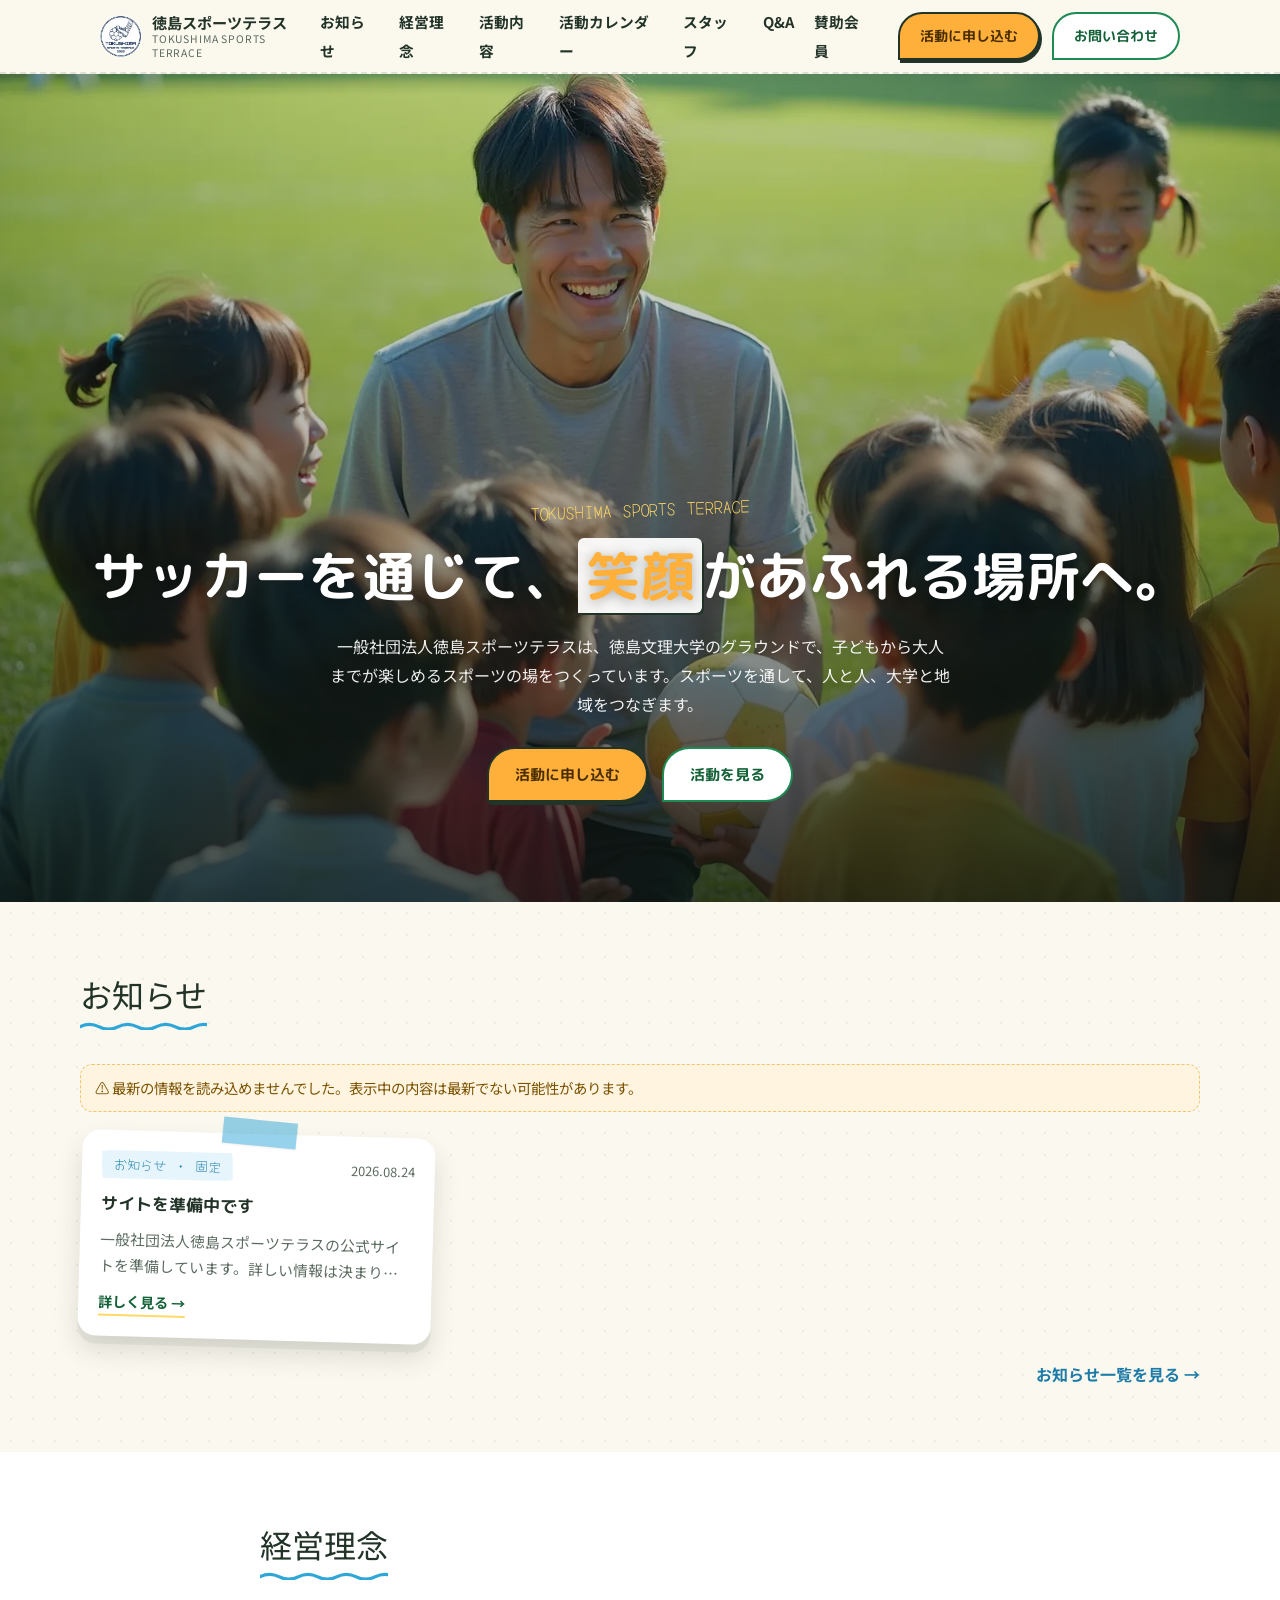
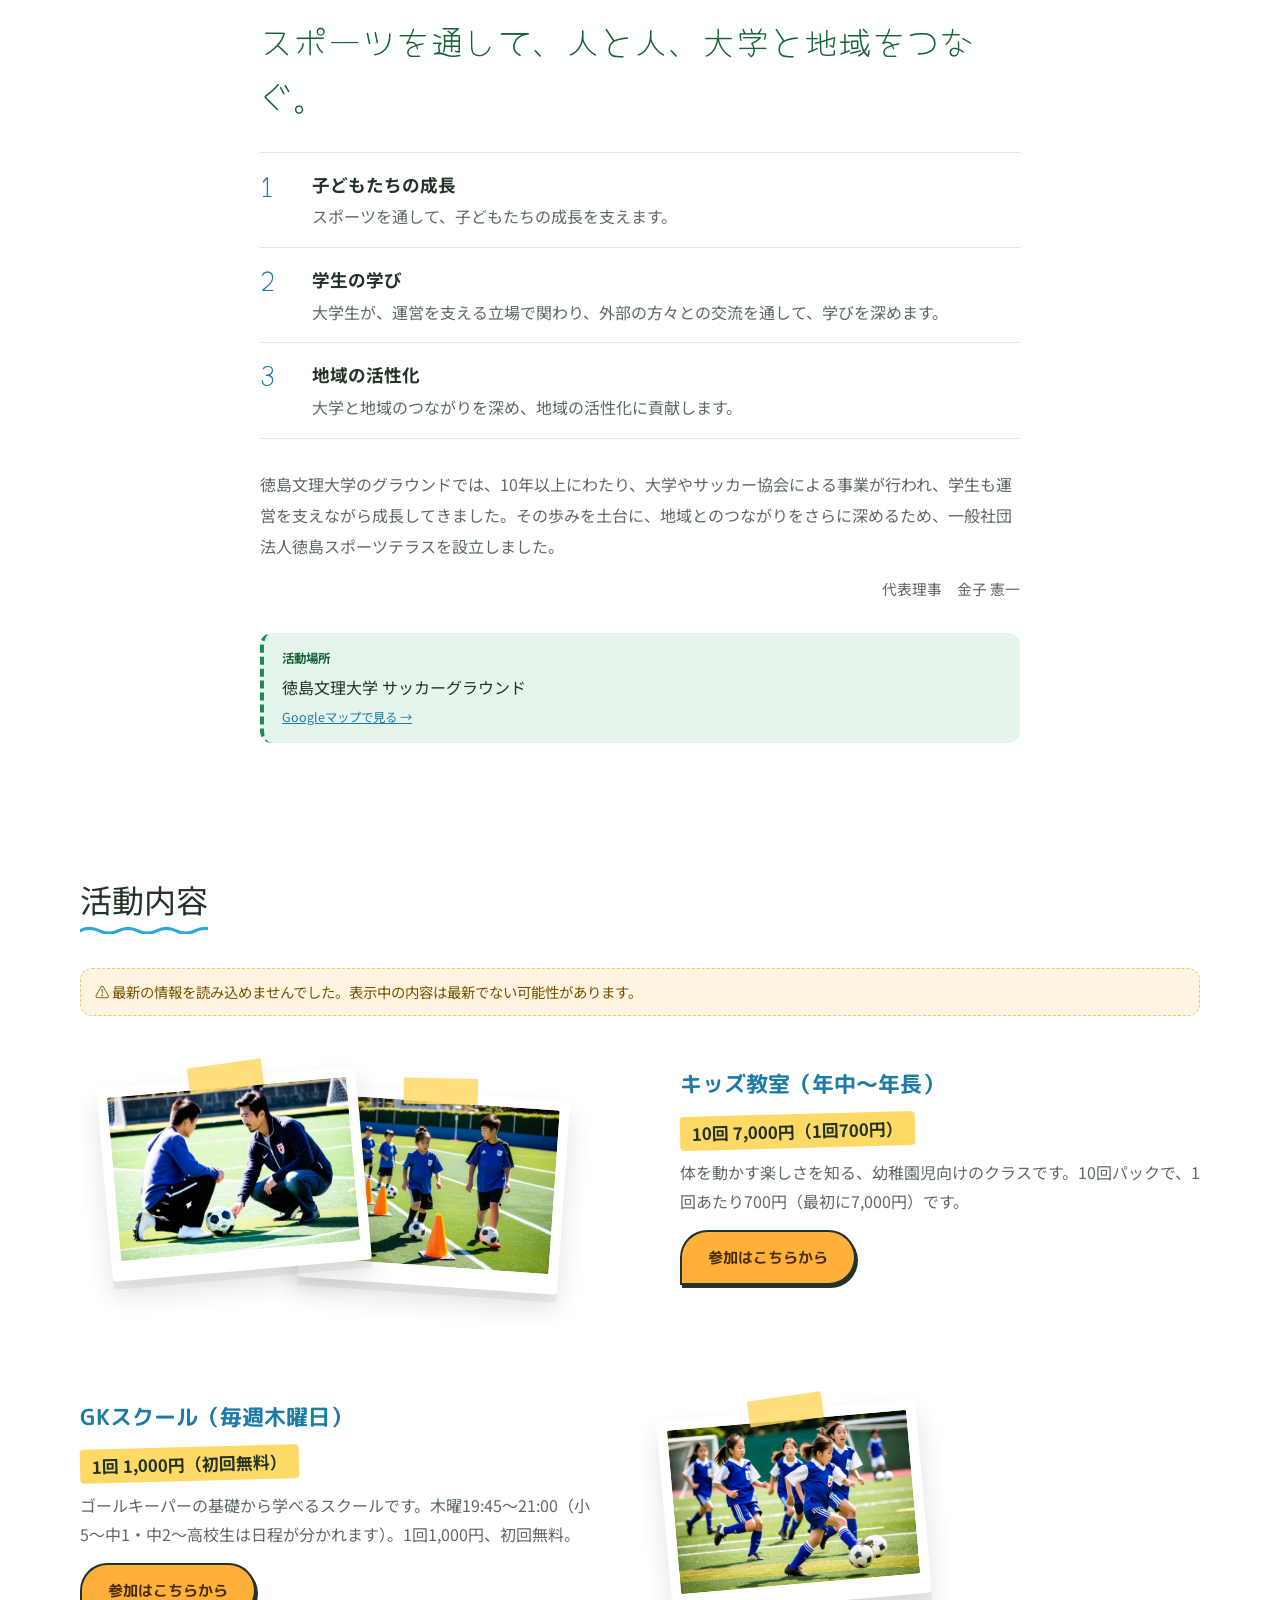
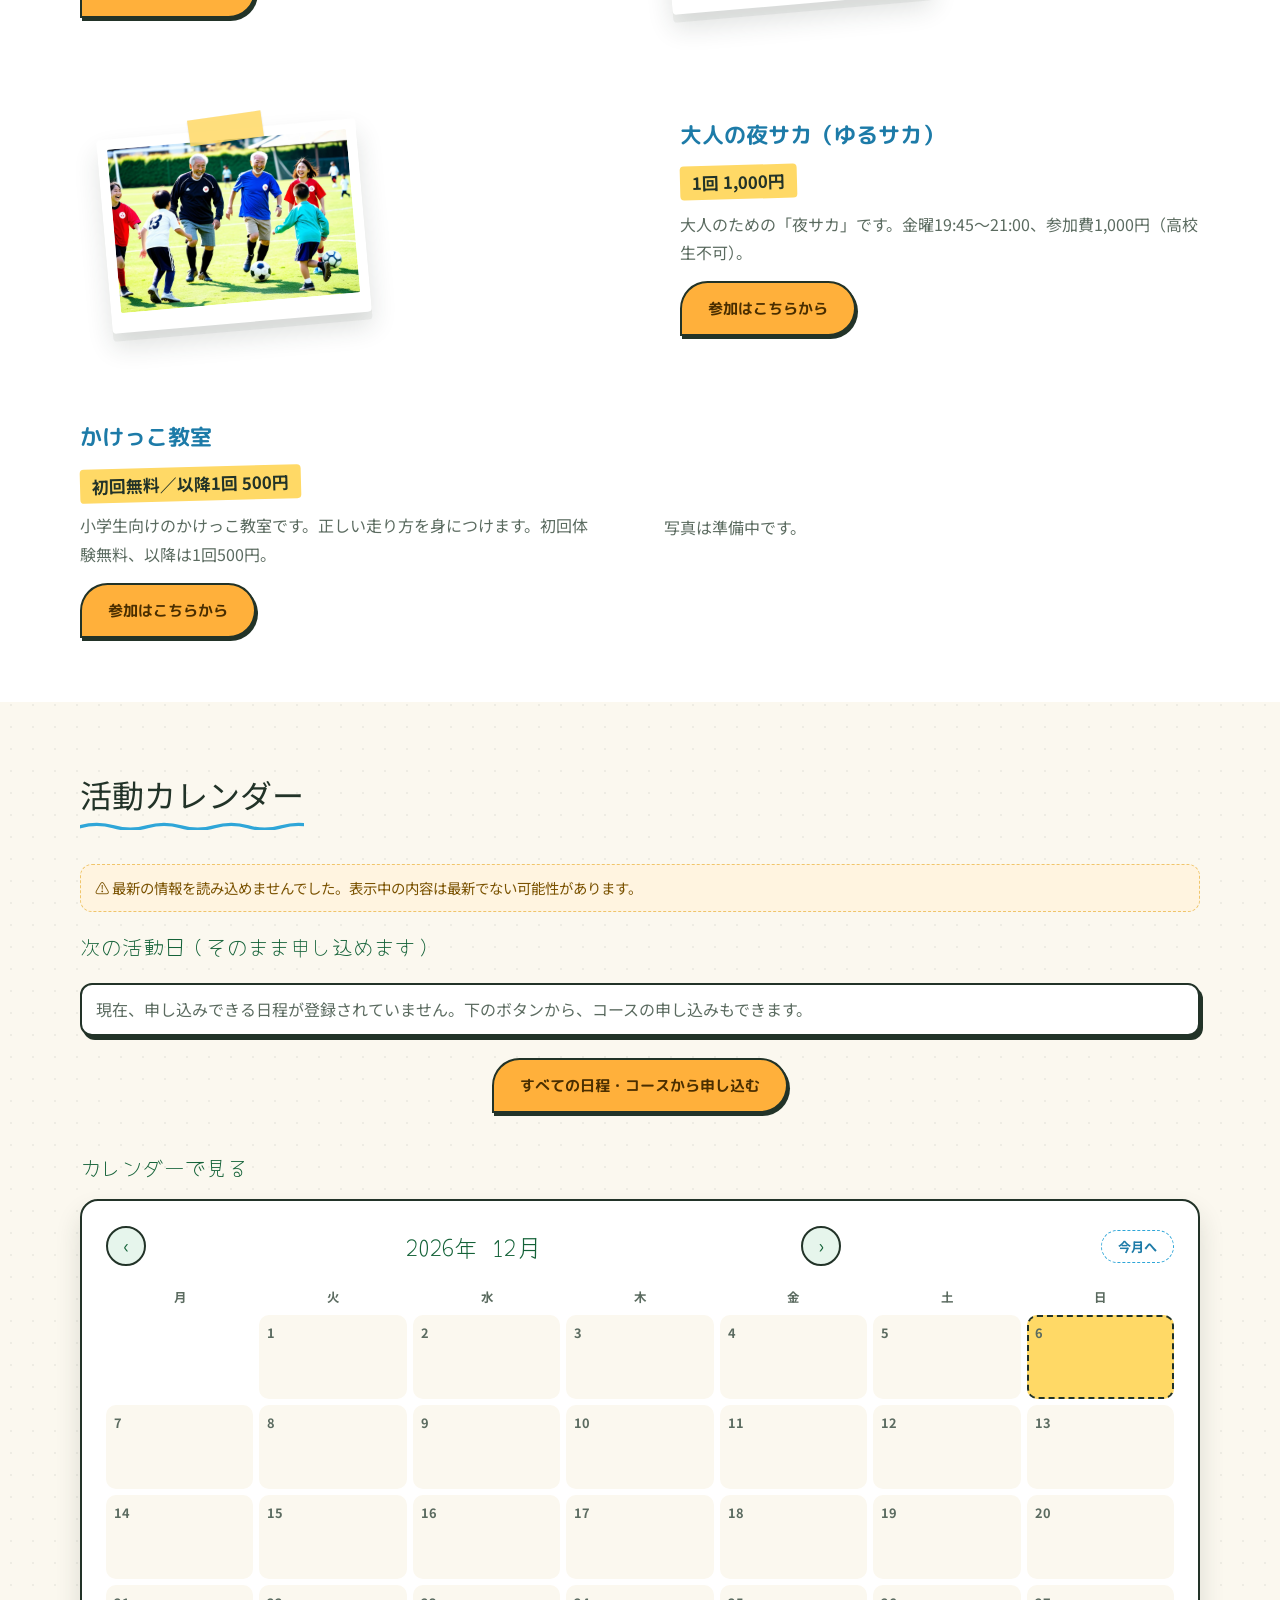
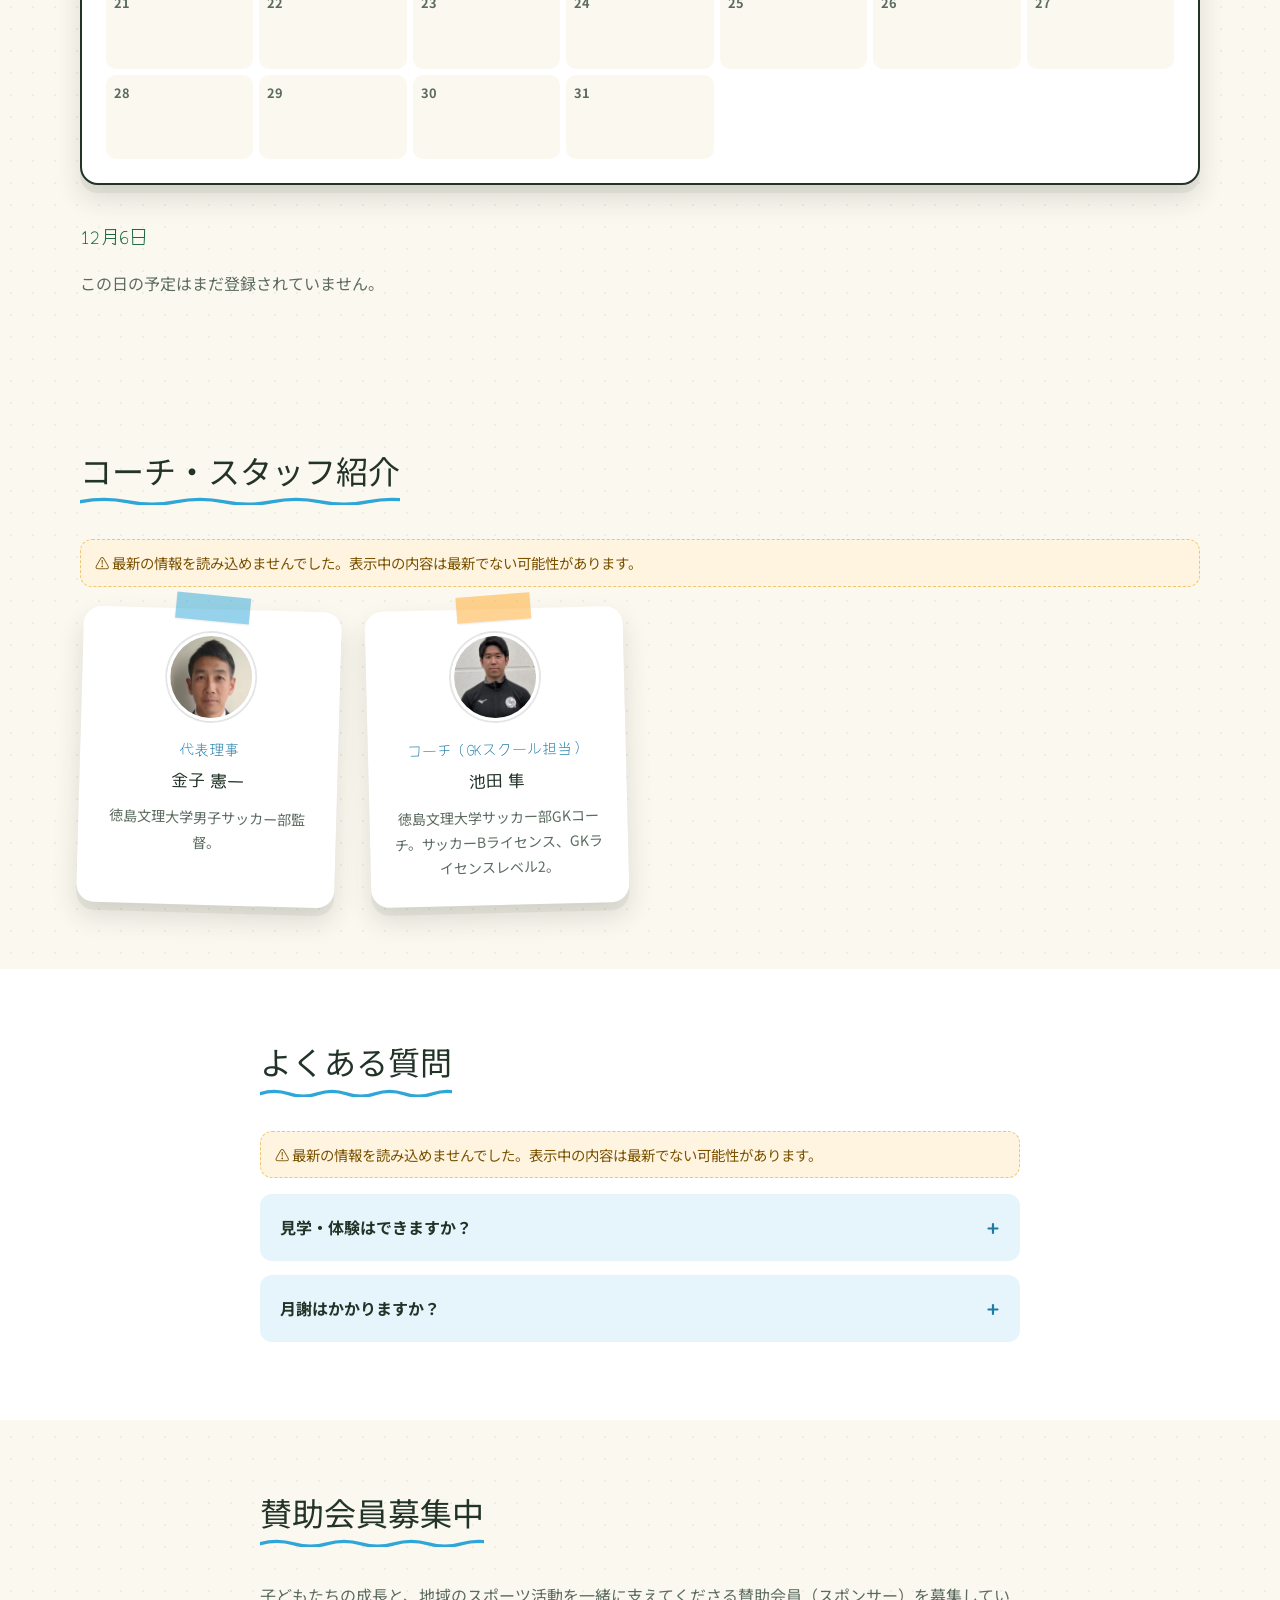
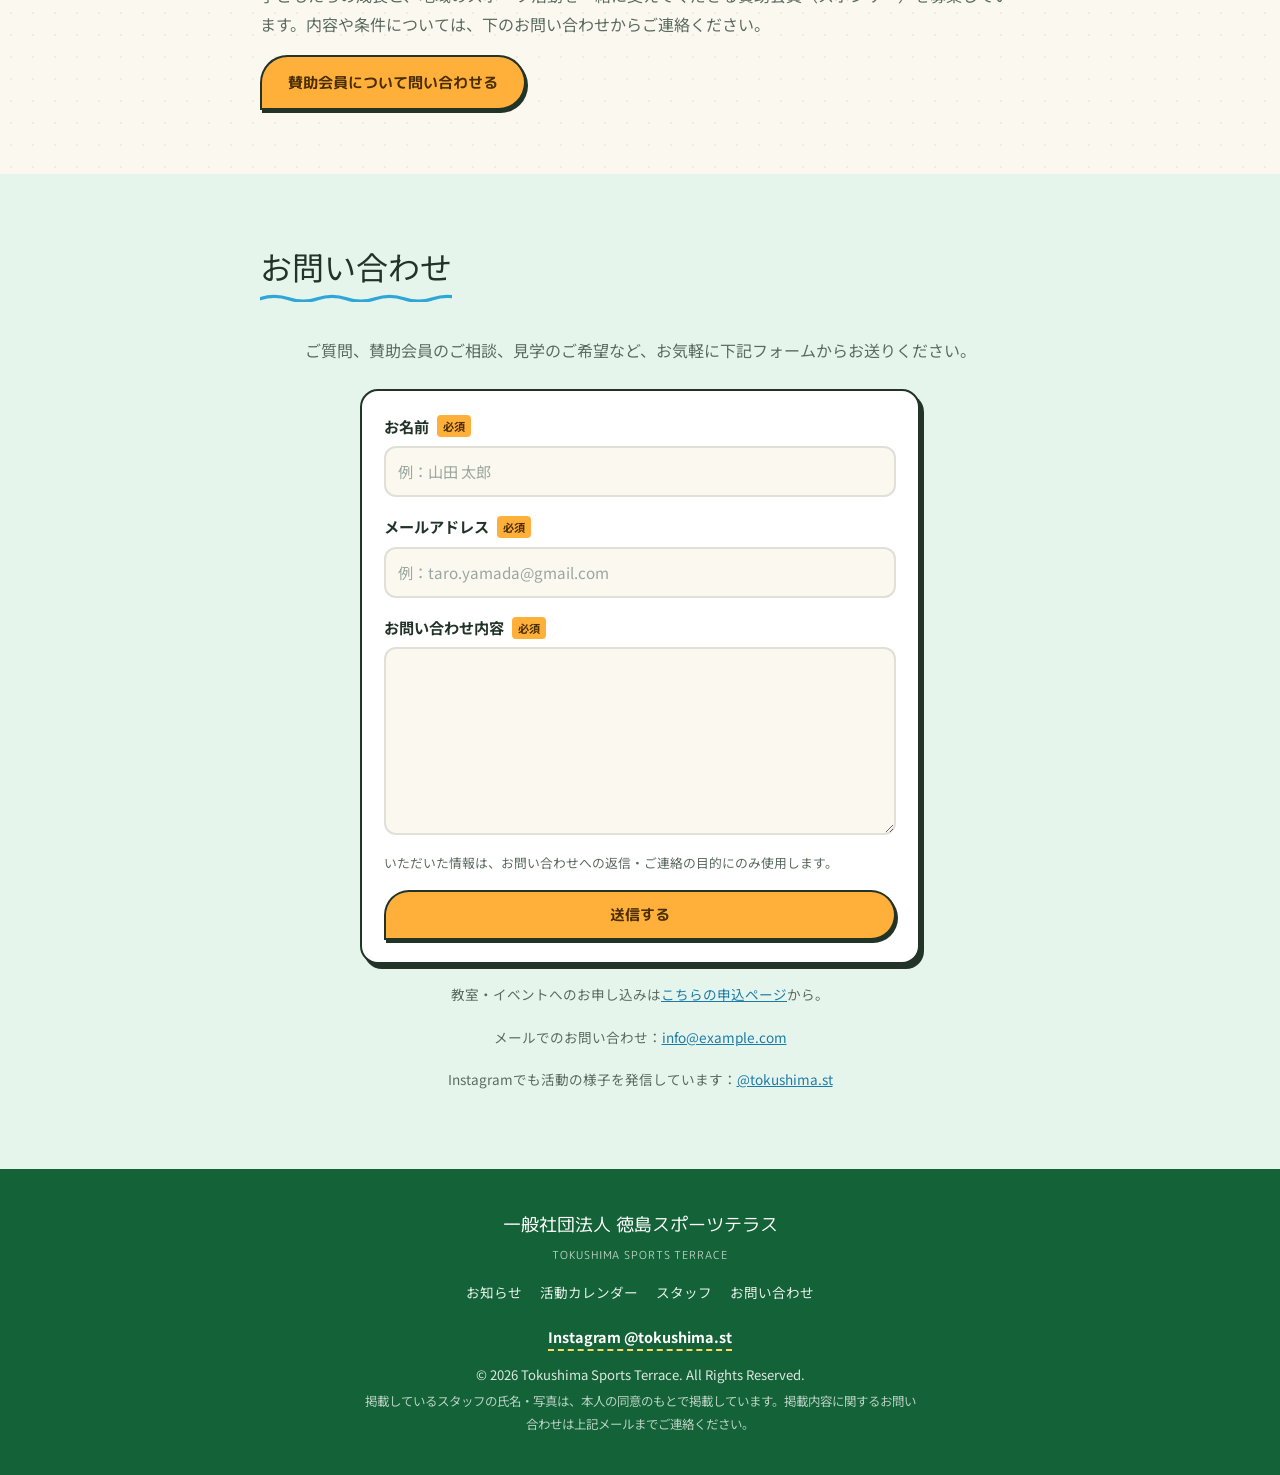
==== commit 0cd6e7f7: "メニューと見出しを日本語に統一(英語の小見出しをなくす)。「活動予定」を「活動カレンダー」に Co-Authored-By: Claude Sonnet 5.5 <noreply@anthropic." ====
--- a/index.html
+++ b/index.html
@@ -42,13 +42,13 @@
 
     <nav class="primary-nav" id="primaryNav">
       <ul>
-        <li><a href="#news" class="nav-link">News</a></li>
-        <li><a href="#philosophy" class="nav-link">Philosophy</a></li>
-        <li><a href="#activities" class="nav-link">Activities</a></li>
-        <li><a href="schedule.html" class="nav-link">Schedule</a></li>
-        <li><a href="#staff" class="nav-link">Staff</a></li>
+        <li><a href="#news" class="nav-link">お知らせ</a></li>
+        <li><a href="#philosophy" class="nav-link">経営理念</a></li>
+        <li><a href="#activities" class="nav-link">活動内容</a></li>
+        <li><a href="schedule.html" class="nav-link">活動カレンダー</a></li>
+        <li><a href="#staff" class="nav-link">スタッフ</a></li>
         <li><a href="#faq" class="nav-link">Q&amp;A</a></li>
-        <li><a href="#support" class="nav-link">Support</a></li>
+        <li><a href="#support" class="nav-link">賛助会員</a></li>
       </ul>
       <a href="apply.html" class="btn btn-cta nav-cta">活動に申し込む</a>
       <a href="#contact" class="btn btn-ghost nav-cta">お問い合わせ</a>
@@ -79,7 +79,7 @@
   <section class="section news-section" id="news">
     <div class="section-inner">
       <div class="section-title">
-        <span class="section-title-en">News</span><span class="section-title-jp">お知らせ</span>
+        <span class="section-title-jp">お知らせ</span>
       </div>
       <p class="sync-warning" id="newsSyncWarning" hidden>⚠ 最新の情報を読み込めませんでした。表示中の内容は最新でない可能性があります。</p>
       <div class="news-grid" id="newsGrid"></div>
@@ -90,7 +90,7 @@
   <section class="section philosophy-section" id="philosophy">
     <div class="section-inner section-inner--narrow">
       <div class="section-title">
-        <span class="section-title-en">Philosophy</span><span class="section-title-jp">経営理念</span>
+        <span class="section-title-jp">経営理念</span>
       </div>
       <p class="philosophy-lead" id="aboutSlogan"></p>
       <ol class="philosophy-points" id="philosophyPoints"></ol>
@@ -103,7 +103,7 @@
   <section class="section activities-section" id="activities">
     <div class="section-inner">
       <div class="section-title">
-        <span class="section-title-en">Activities</span><span class="section-title-jp">活動内容</span>
+        <span class="section-title-jp">活動内容</span>
       </div>
       <p class="sync-warning" id="activitiesSyncWarning" hidden>⚠ 最新の情報を読み込めませんでした。表示中の内容は最新でない可能性があります。</p>
       <div class="activity-rows" id="activitiesGrid"></div>
@@ -113,7 +113,7 @@
   <section class="section schedule-section" id="schedule">
     <div class="section-inner">
       <div class="section-title">
-        <span class="section-title-en">Schedule</span><span class="section-title-jp">活動予定・申し込み</span>
+        <span class="section-title-jp">活動カレンダー</span>
       </div>
       <p class="sync-warning" id="calSyncWarning" hidden>⚠ 最新の情報を読み込めませんでした。表示中の内容は最新でない可能性があります。</p>
 
@@ -145,7 +145,7 @@
   <section class="section staff-section" id="staff">
     <div class="section-inner">
       <div class="section-title">
-        <span class="section-title-en">Staff</span><span class="section-title-jp">コーチ・スタッフ紹介</span>
+        <span class="section-title-jp">コーチ・スタッフ紹介</span>
       </div>
       <p class="sync-warning" id="staffSyncWarning" hidden>⚠ 最新の情報を読み込めませんでした。表示中の内容は最新でない可能性があります。</p>
       <div class="staff-grid" id="staffGrid"></div>
@@ -155,7 +155,7 @@
   <section class="section faq-section" id="faq">
     <div class="section-inner section-inner--narrow">
       <div class="section-title">
-        <span class="section-title-en">Q&amp;A</span><span class="section-title-jp">よくある質問</span>
+        <span class="section-title-jp">よくある質問</span>
       </div>
       <p class="sync-warning" id="faqSyncWarning" hidden>⚠ 最新の情報を読み込めませんでした。表示中の内容は最新でない可能性があります。</p>
       <div class="accordion" id="faqAccordion"></div>
@@ -165,7 +165,7 @@
   <section class="section support-section" id="support">
     <div class="section-inner section-inner--narrow">
       <div class="section-title">
-        <span class="section-title-en">Support</span><span class="section-title-jp">賛助会員募集中</span>
+        <span class="section-title-jp">賛助会員募集中</span>
       </div>
       <p class="contact-lead">子どもたちの成長と、地域のスポーツ活動を一緒に支えてくださる賛助会員（スポンサー）を募集しています。内容や条件については、下のお問い合わせからご連絡ください。</p>
       <a href="#contact" class="btn btn-cta">賛助会員について問い合わせる</a>
@@ -175,7 +175,7 @@
   <section class="section contact-section" id="contact">
     <div class="section-inner section-inner--narrow">
       <div class="section-title">
-        <span class="section-title-en">Contact</span><span class="section-title-jp">お問い合わせ</span>
+        <span class="section-title-jp">お問い合わせ</span>
       </div>
       <p class="contact-lead">ご質問、賛助会員のご相談、見学のご希望など、お気軽に下記フォームからお送りください。</p>
 
@@ -205,10 +205,10 @@
       <span class="logo-en js-org-name-en">TOKUSHIMA SPORTS TERRACE</span>
     </div>
     <ul class="footer-nav">
-      <li><a href="news.html">News</a></li>
-      <li><a href="schedule.html">Schedule</a></li>
-      <li><a href="#staff">Staff</a></li>
-      <li><a href="#contact">Contact</a></li>
+      <li><a href="news.html">お知らせ</a></li>
+      <li><a href="schedule.html">活動カレンダー</a></li>
+      <li><a href="#staff">スタッフ</a></li>
+      <li><a href="#contact">お問い合わせ</a></li>
     </ul>
     <p class="footer-sns"><a class="js-instagram-link" href="#" target="_blank" rel="noopener" hidden>Instagram <span class="js-instagram-handle"></span></a></p>
     <p class="footer-copy" id="footerCopy"></p>
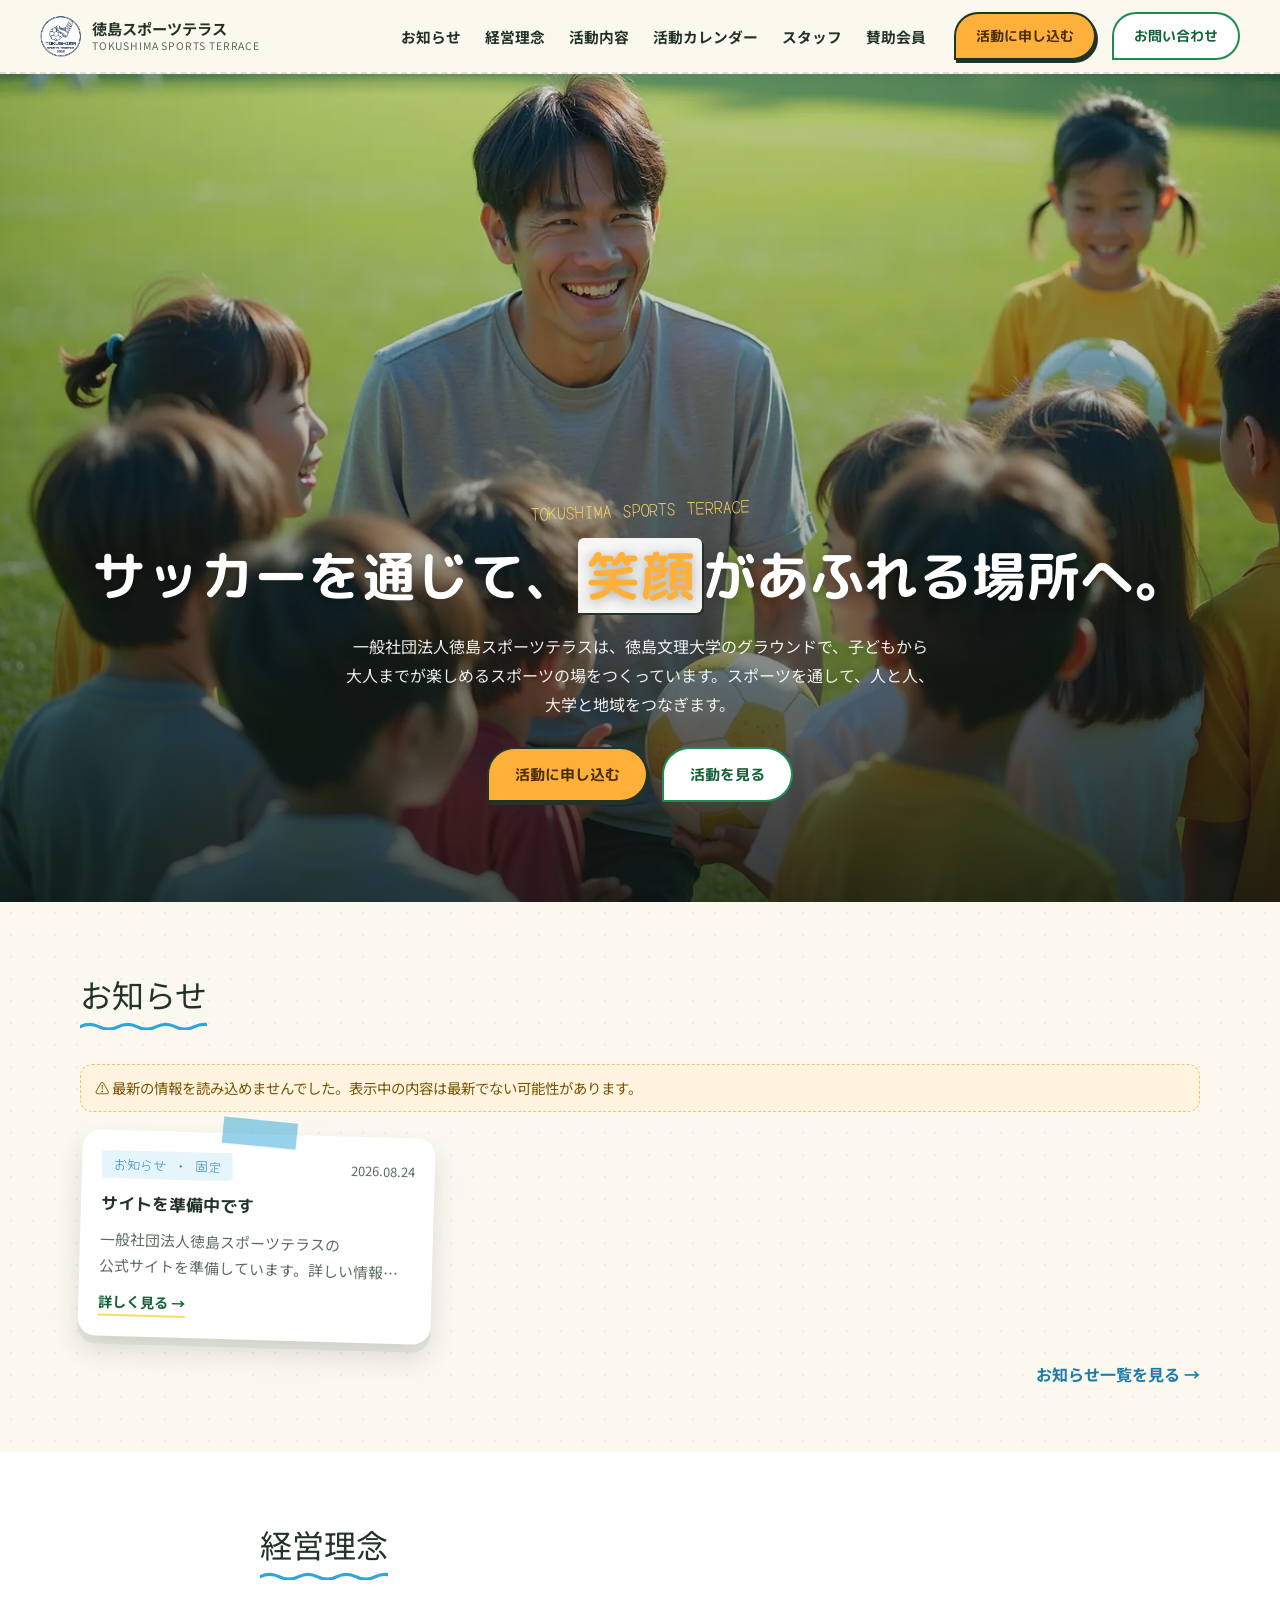
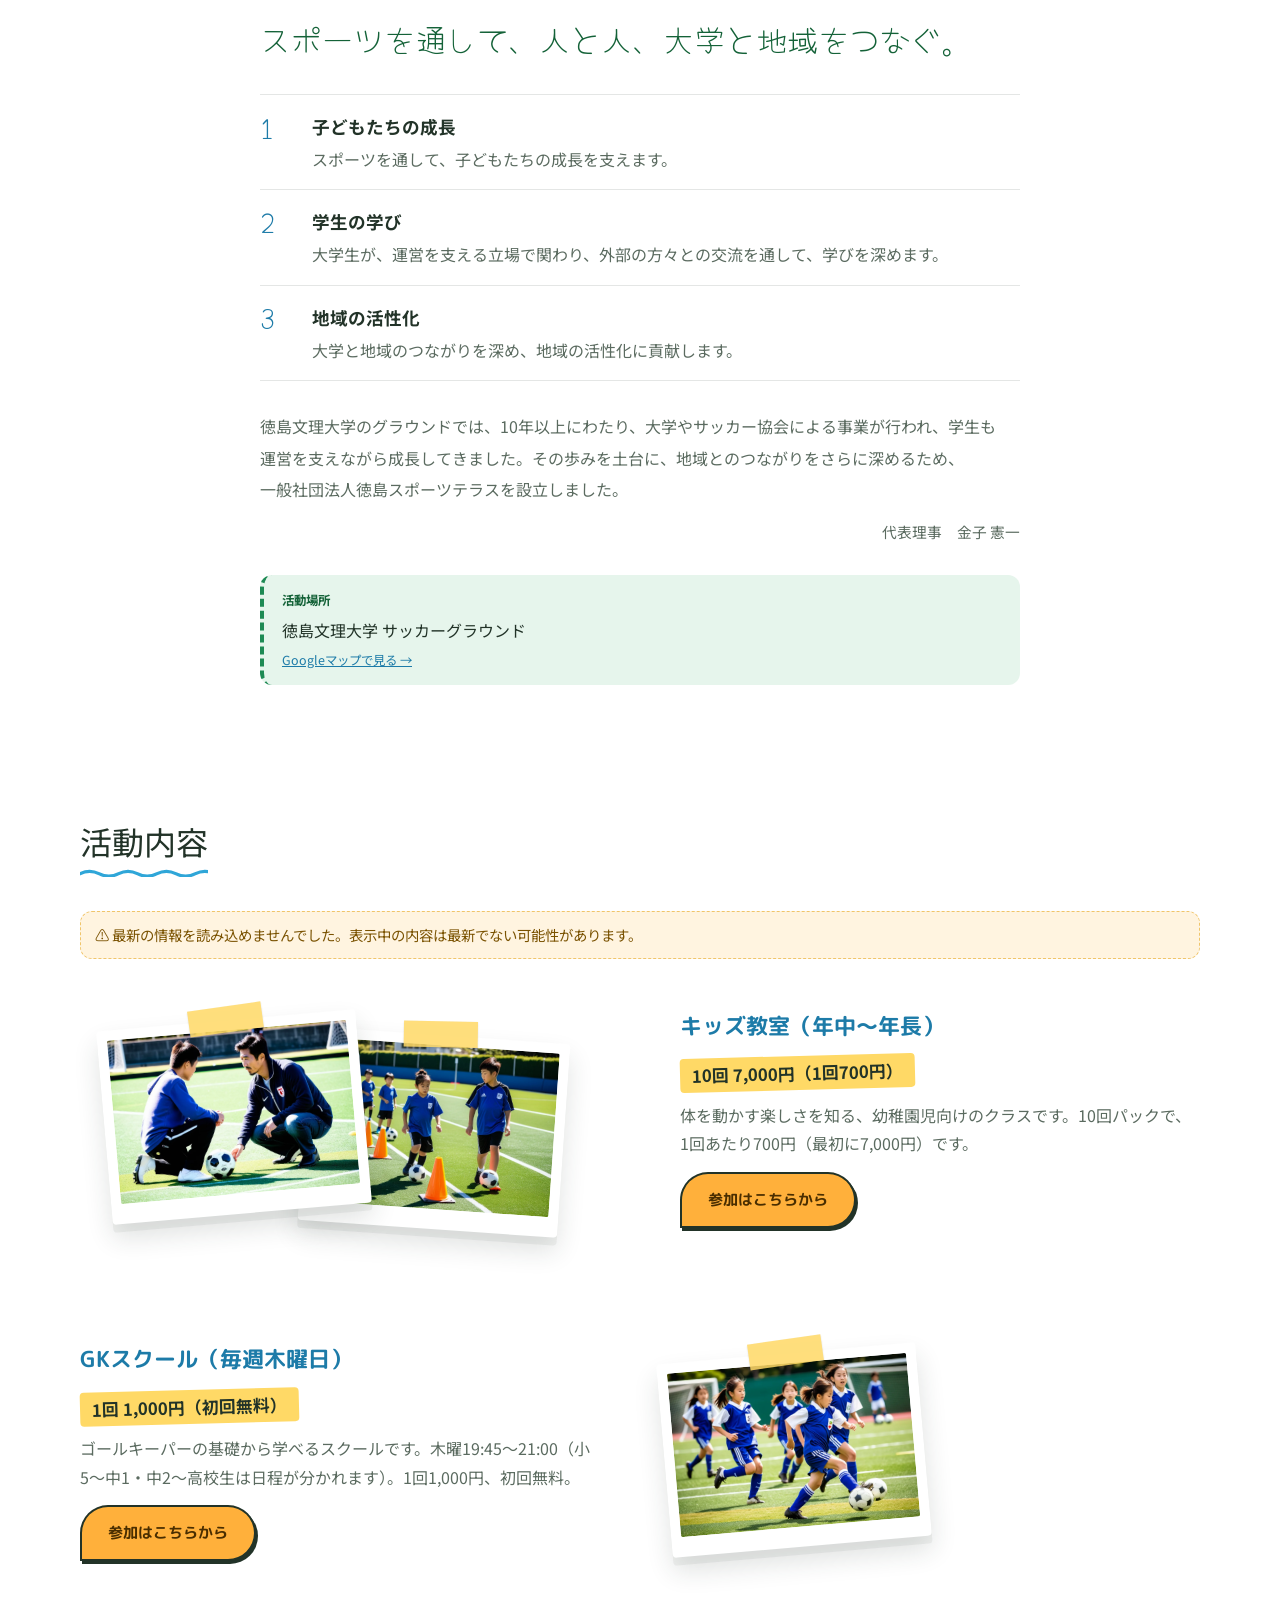
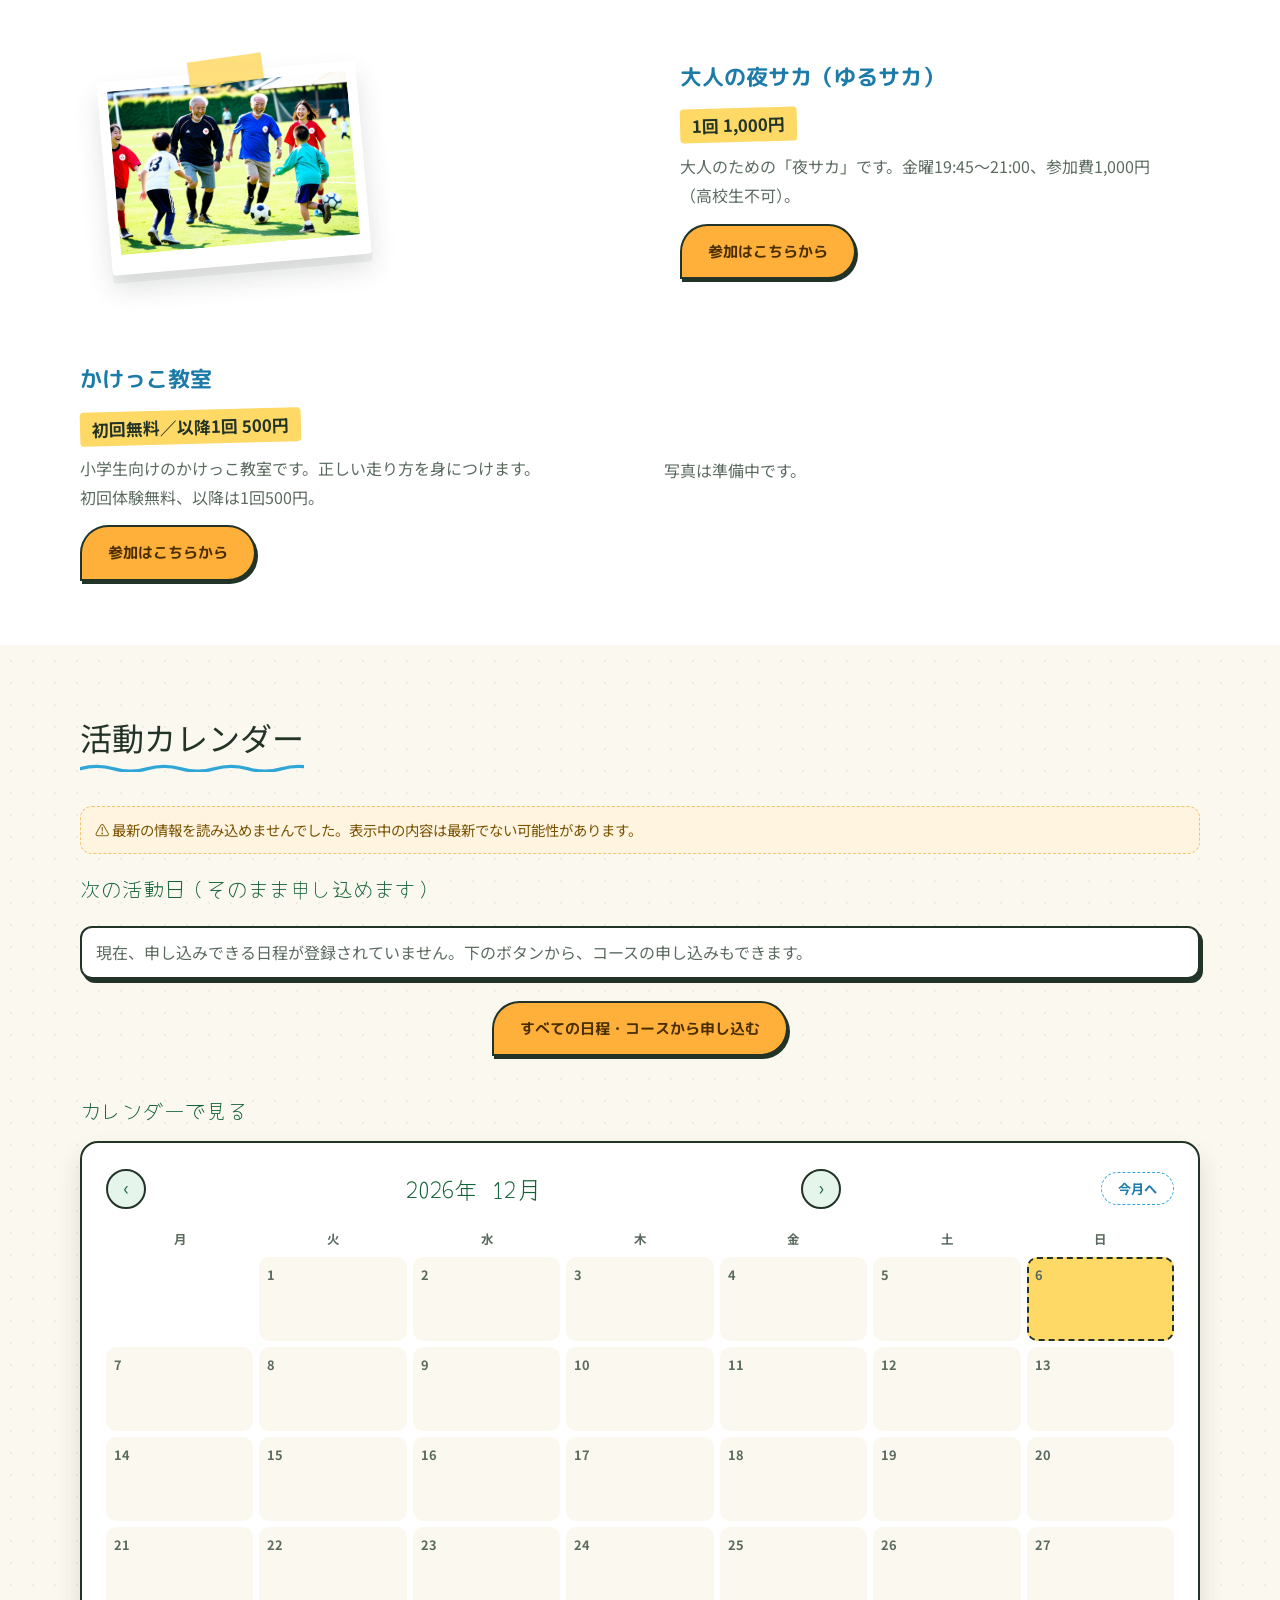
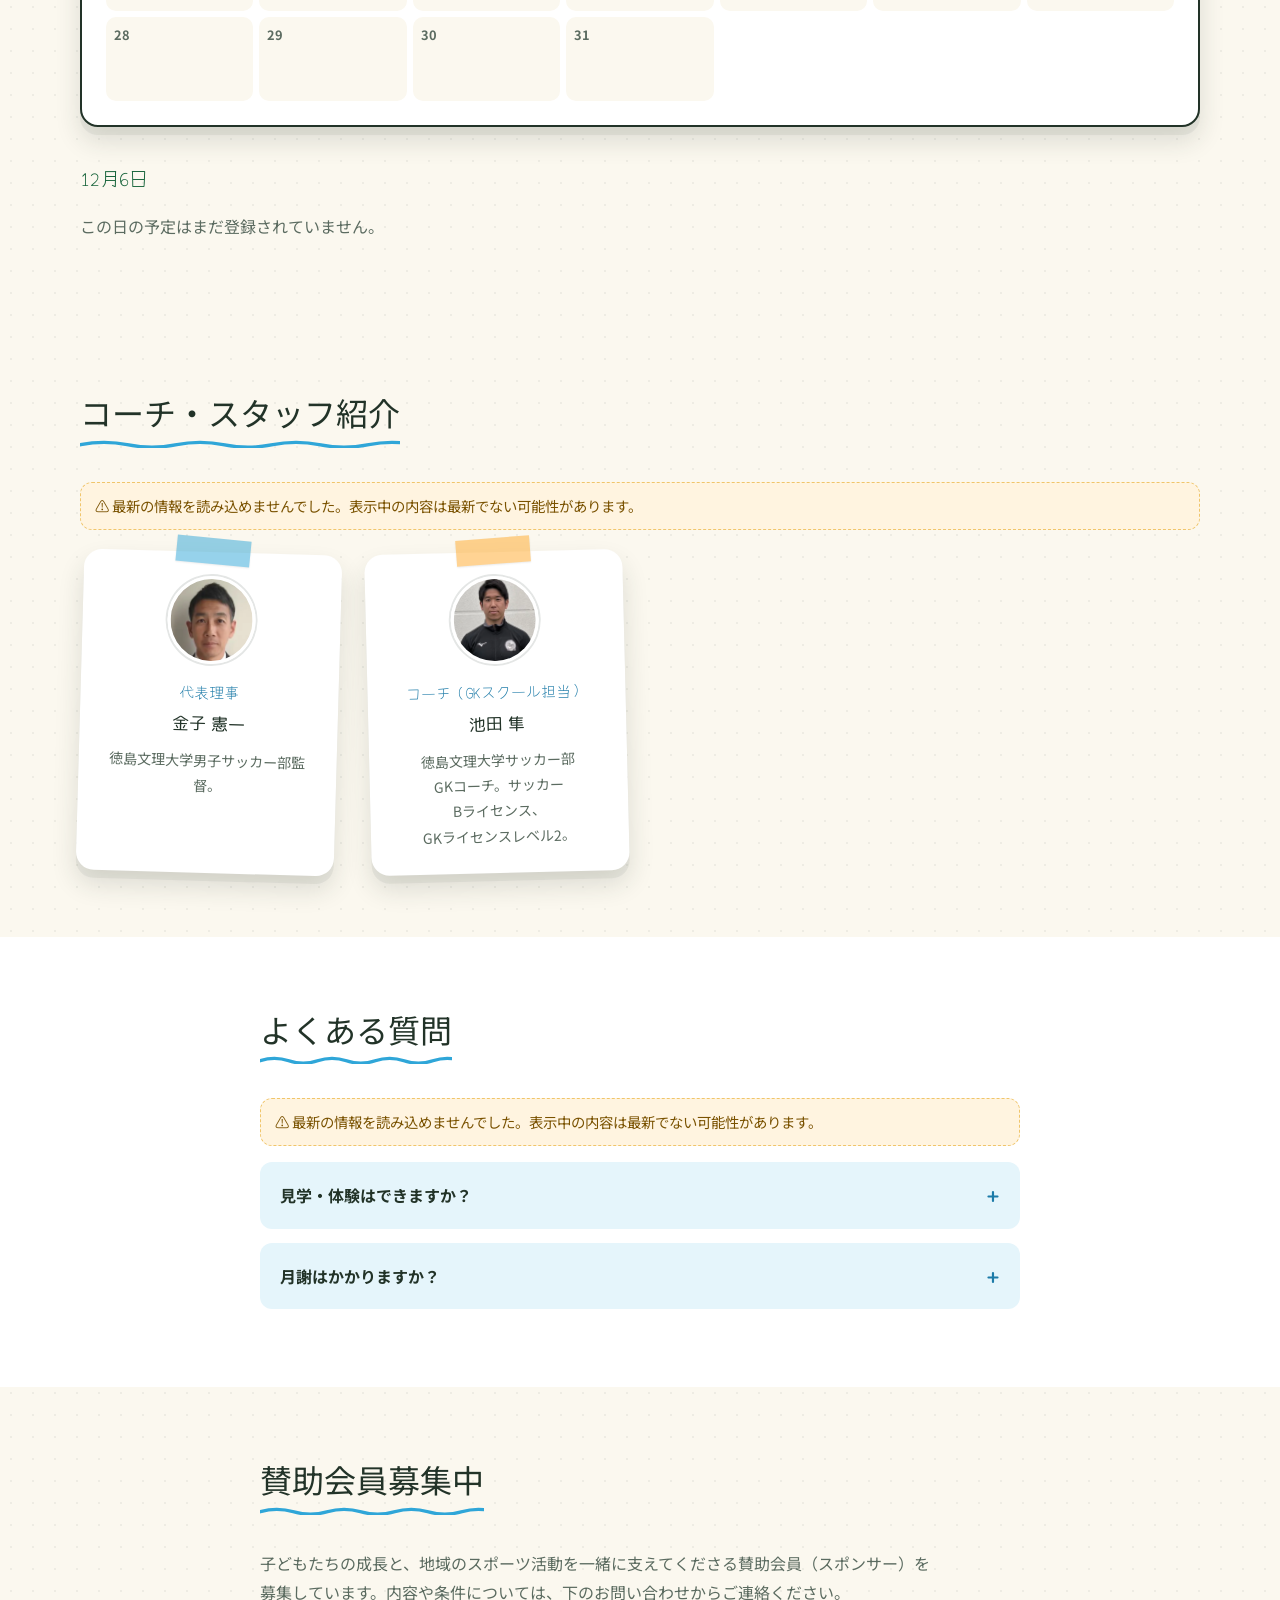
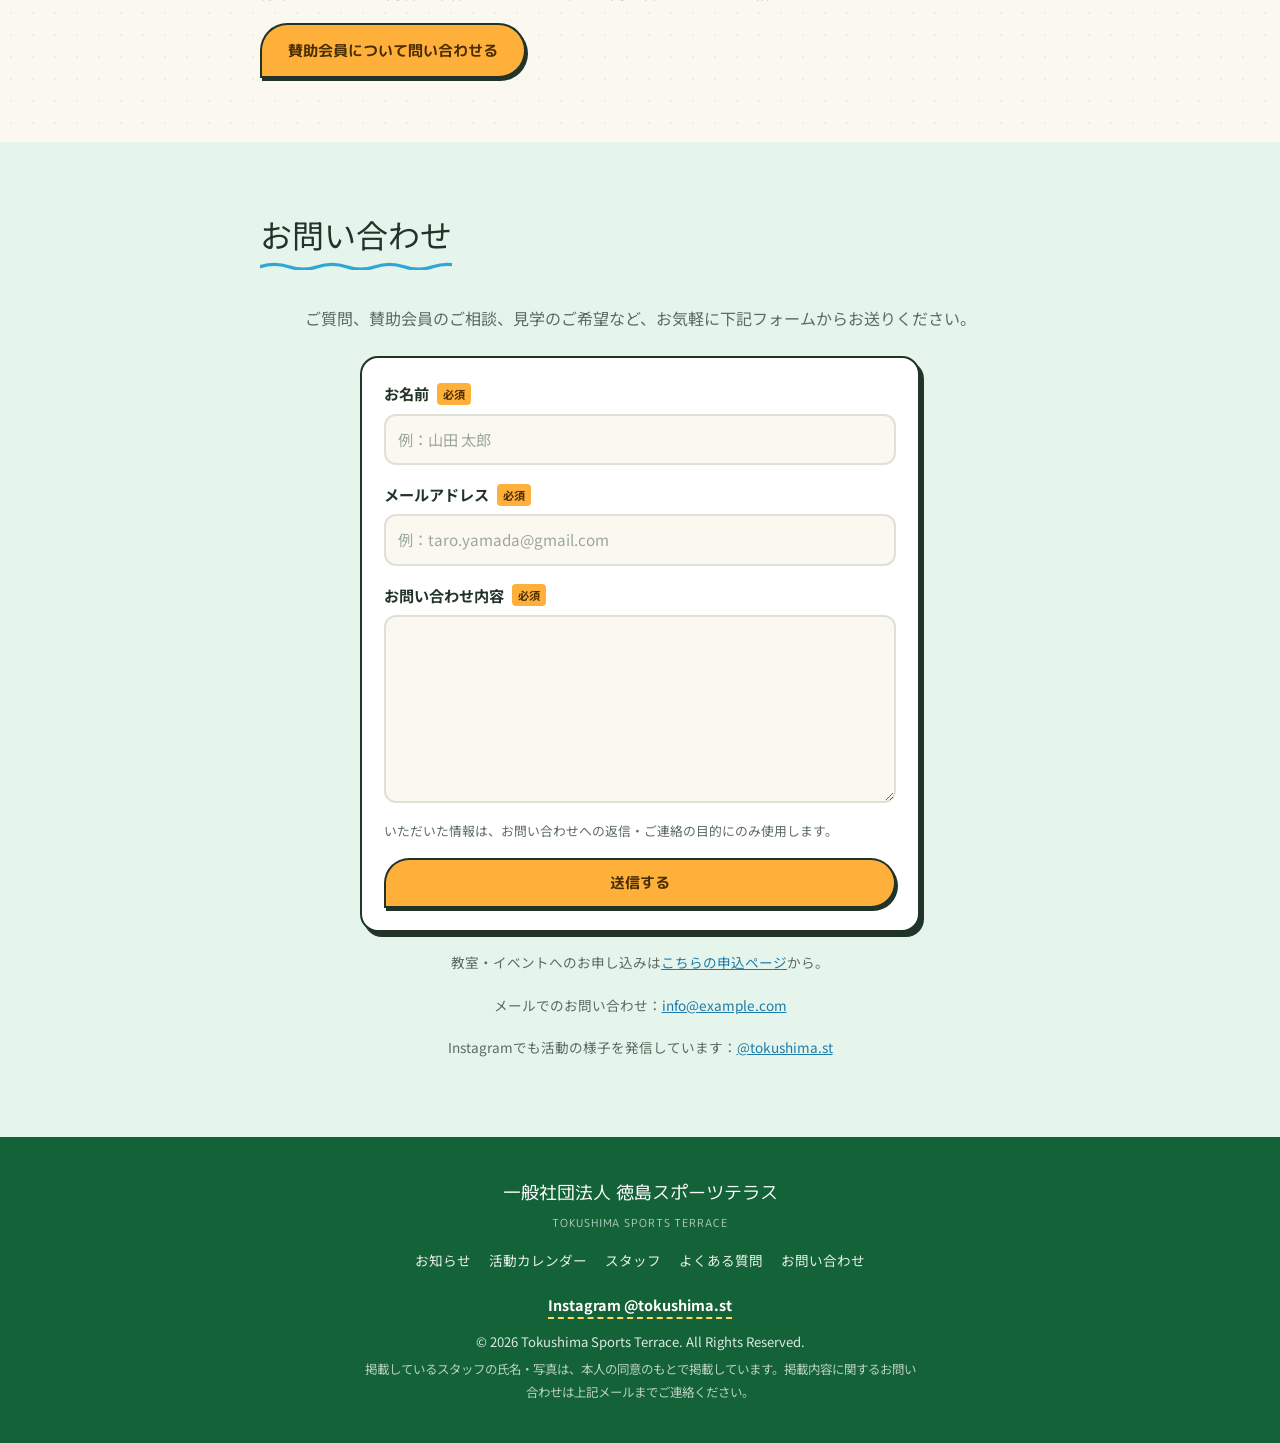
==== commit f6e88c41: "ヘッダーの詰まりを解消(Q&Aをメニューから外しフッターへ、ロゴとメニューの間隔と幅を広げ、1200px以下はメニュー折りたたみ) Co-Authored-By: Claude Sonnet 5.5 " ====
--- a/index.html
+++ b/index.html
@@ -47,7 +47,6 @@
         <li><a href="#activities" class="nav-link">活動内容</a></li>
         <li><a href="schedule.html" class="nav-link">活動カレンダー</a></li>
         <li><a href="#staff" class="nav-link">スタッフ</a></li>
-        <li><a href="#faq" class="nav-link">Q&amp;A</a></li>
         <li><a href="#support" class="nav-link">賛助会員</a></li>
       </ul>
       <a href="apply.html" class="btn btn-cta nav-cta">活動に申し込む</a>
@@ -208,6 +207,7 @@
       <li><a href="news.html">お知らせ</a></li>
       <li><a href="schedule.html">活動カレンダー</a></li>
       <li><a href="#staff">スタッフ</a></li>
+      <li><a href="#faq">よくある質問</a></li>
       <li><a href="#contact">お問い合わせ</a></li>
     </ul>
     <p class="footer-sns"><a class="js-instagram-link" href="#" target="_blank" rel="noopener" hidden>Instagram <span class="js-instagram-handle"></span></a></p>
--- a/styles.css
+++ b/styles.css
@@ -41,6 +41,8 @@
   *{ animation-duration: .001ms !important; transition-duration: .001ms !important; }
 }
 
+/* 日本語の折り返し：意味のまとまり(文節)の切れ目で折り返し、行頭に「ー」や小さい「っ」が来ないようにする。対応していないブラウザでは、無視されるだけ */
+html{ word-break: auto-phrase; line-break: strict; }
 body{
   margin: 0;
   font-family: var(--font-body);
@@ -100,7 +102,7 @@
   backdrop-filter: blur(6px); border-bottom: 2px dashed var(--line);
 }
 .header-inner{
-  max-width: var(--max-width); margin: 0 auto; height: var(--header-height);
+  max-width: 1240px; margin: 0 auto; height: var(--header-height);
   display: flex; align-items: center; justify-content: space-between; padding: 0 20px;
 }
 .logo{ display: flex; align-items: center; gap: 10px; text-decoration: none; color: var(--ink); }
@@ -120,21 +122,21 @@
 }
 .nav-toggle span{ width: 24px; height: 2px; background: var(--ink); border-radius: 2px; }
 
-.primary-nav{ display: flex; align-items: center; gap: 24px; }
-.primary-nav ul{ list-style: none; display: flex; gap: 20px; margin: 0; padding: 0; }
-.nav-link{ text-decoration: none; color: var(--ink); font-weight: 700; font-size: .92rem; }
+.primary-nav{ display: flex; align-items: center; gap: 28px; margin-left: 32px; }
+.primary-nav ul{ list-style: none; display: flex; gap: 24px; margin: 0; padding: 0; }
+.nav-link{ white-space: nowrap; text-decoration: none; color: var(--ink); font-weight: 700; font-size: .92rem; }
 .nav-link:hover{ color: var(--green-deep); }
 .nav-cta{ padding: 10px 20px; font-size: .85rem; white-space: nowrap; }
 .nav-cta + .nav-cta{ margin-left: -12px; }
 
-@media (max-width: 960px){
+@media (max-width: 1200px){
   .nav-toggle{ display: flex; }
   .primary-nav{
     position: absolute; top: var(--header-height); left: 0; right: 0; background: #fff;
     flex-direction: column; align-items: stretch; padding: 16px 20px; gap: 16px;
     border-bottom: 1px solid var(--line); display: none;
   }
-  .primary-nav.is-open{ display: flex; }
+  .primary-nav.is-open{ display: flex; margin-left: 0; }
   .primary-nav ul{ flex-direction: column; gap: 12px; }
   .nav-cta + .nav-cta{ margin-left: 0; }
   .nav-cta{ text-align: center; }
@@ -475,11 +477,11 @@
 
 /* ===== 経営理念 ===== */
 .philosophy-section{ background: #fff; }
-.philosophy-lead{ font-family: var(--font-hand); font-size: clamp(1.5rem, 4vw, 2.1rem); line-height: 1.6; color: var(--green-deep); margin: 0 0 30px; }
+.philosophy-lead{ font-family: var(--font-hand); font-size: clamp(1.4rem, 3.6vw, 1.95rem); line-height: 1.6; color: var(--green-deep); margin: 0 0 30px; text-wrap: balance; } /* 行の長さを、そろえて折り返す（1〜2文字だけ、次の行に残るのを防ぐ） */
 .philosophy-points{ list-style: none; margin: 0 0 30px; padding: 0; counter-reset: pp; border-top: 1px solid var(--line); }
 .philosophy-points li{ counter-increment: pp; display: grid; grid-template-columns: 2.4rem 1fr; gap: 2px 14px; padding: 16px 0; border-bottom: 1px solid var(--line); }
 .philosophy-points li::before{ content: counter(pp); grid-row: 1 / span 2; font-family: var(--font-hand); font-size: 1.8rem; line-height: 1.1; color: var(--sky-deep); }
 .philosophy-points strong{ font-size: 1.1rem; }
-.philosophy-points span{ color: var(--ink-soft); }
-.philosophy-text{ color: var(--ink-soft); margin: 0 0 14px; line-height: 1.95; }
+.philosophy-points span{ color: var(--ink-soft); text-wrap: pretty; }
+.philosophy-text{ color: var(--ink-soft); margin: 0 0 14px; line-height: 1.95; text-wrap: pretty; }
 .philosophy-sign{ margin: 0 0 30px; text-align: right; color: var(--ink-soft); font-size: .92rem; }
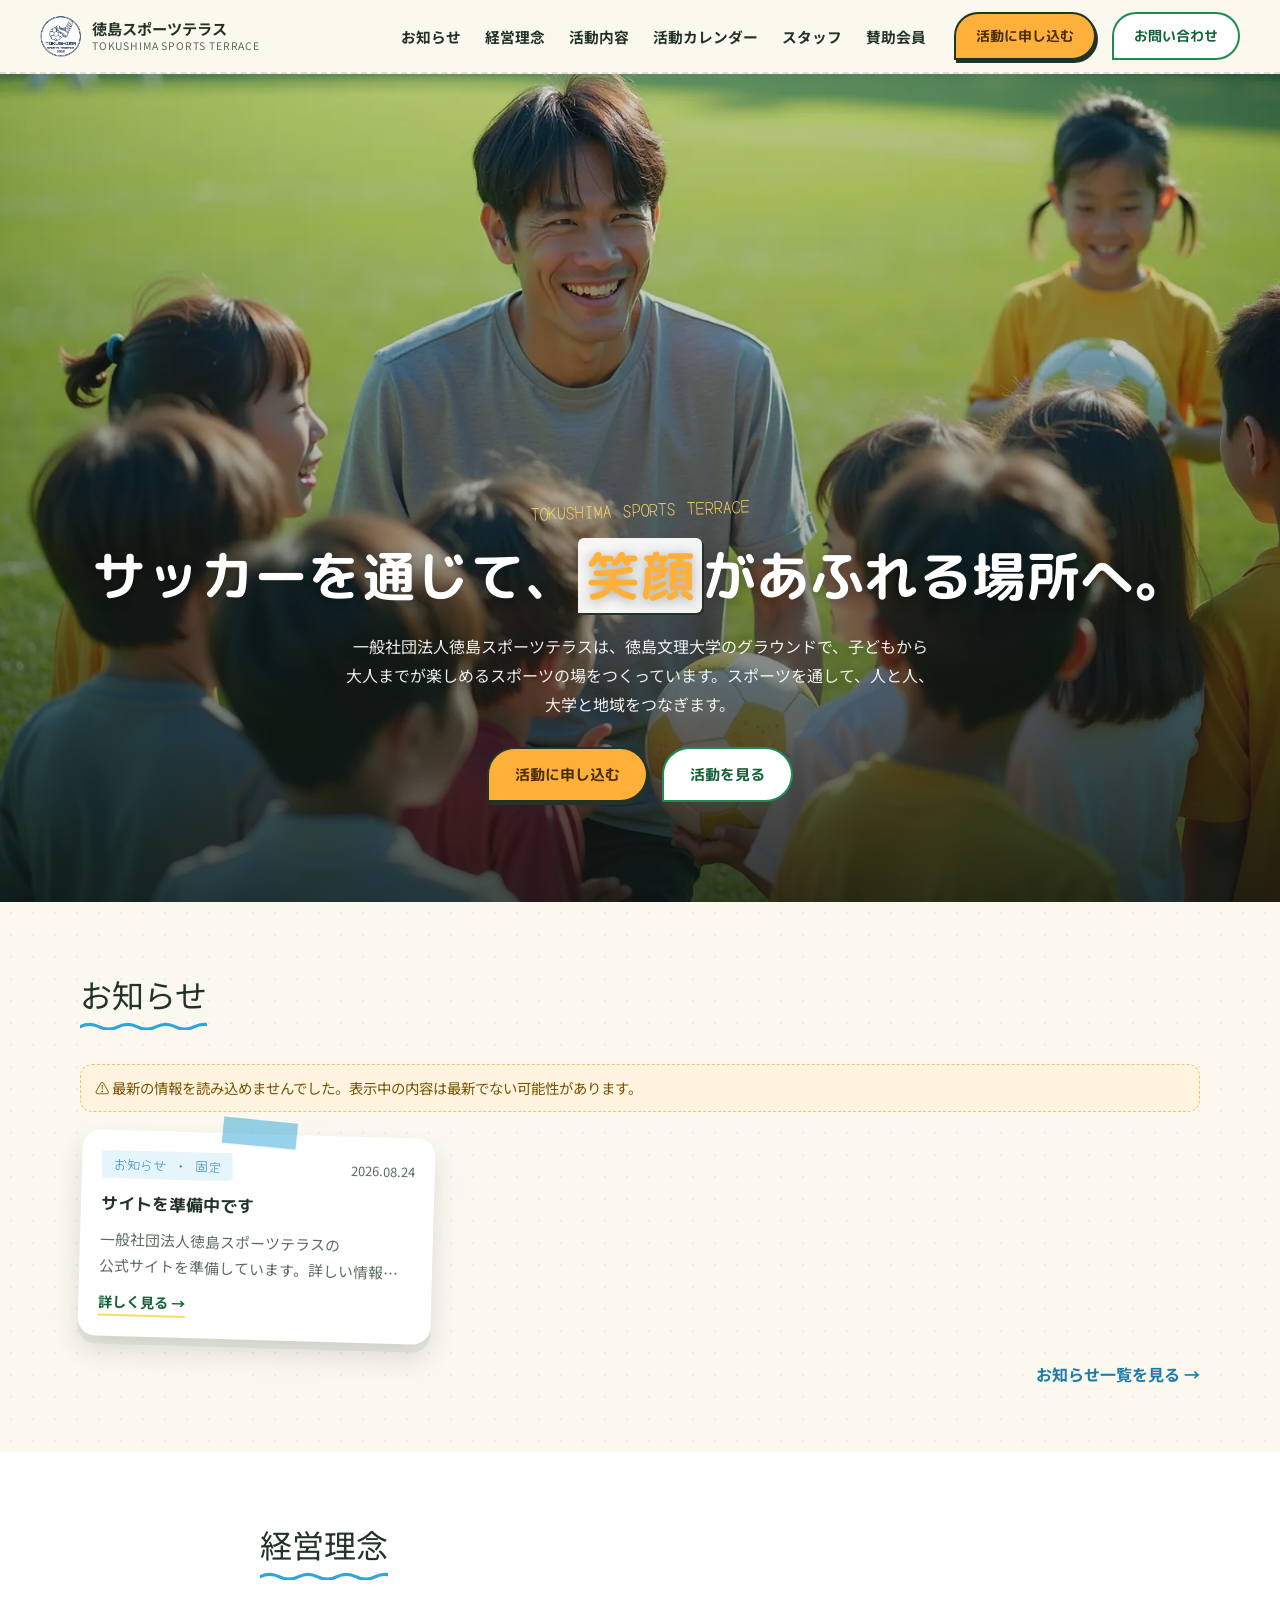
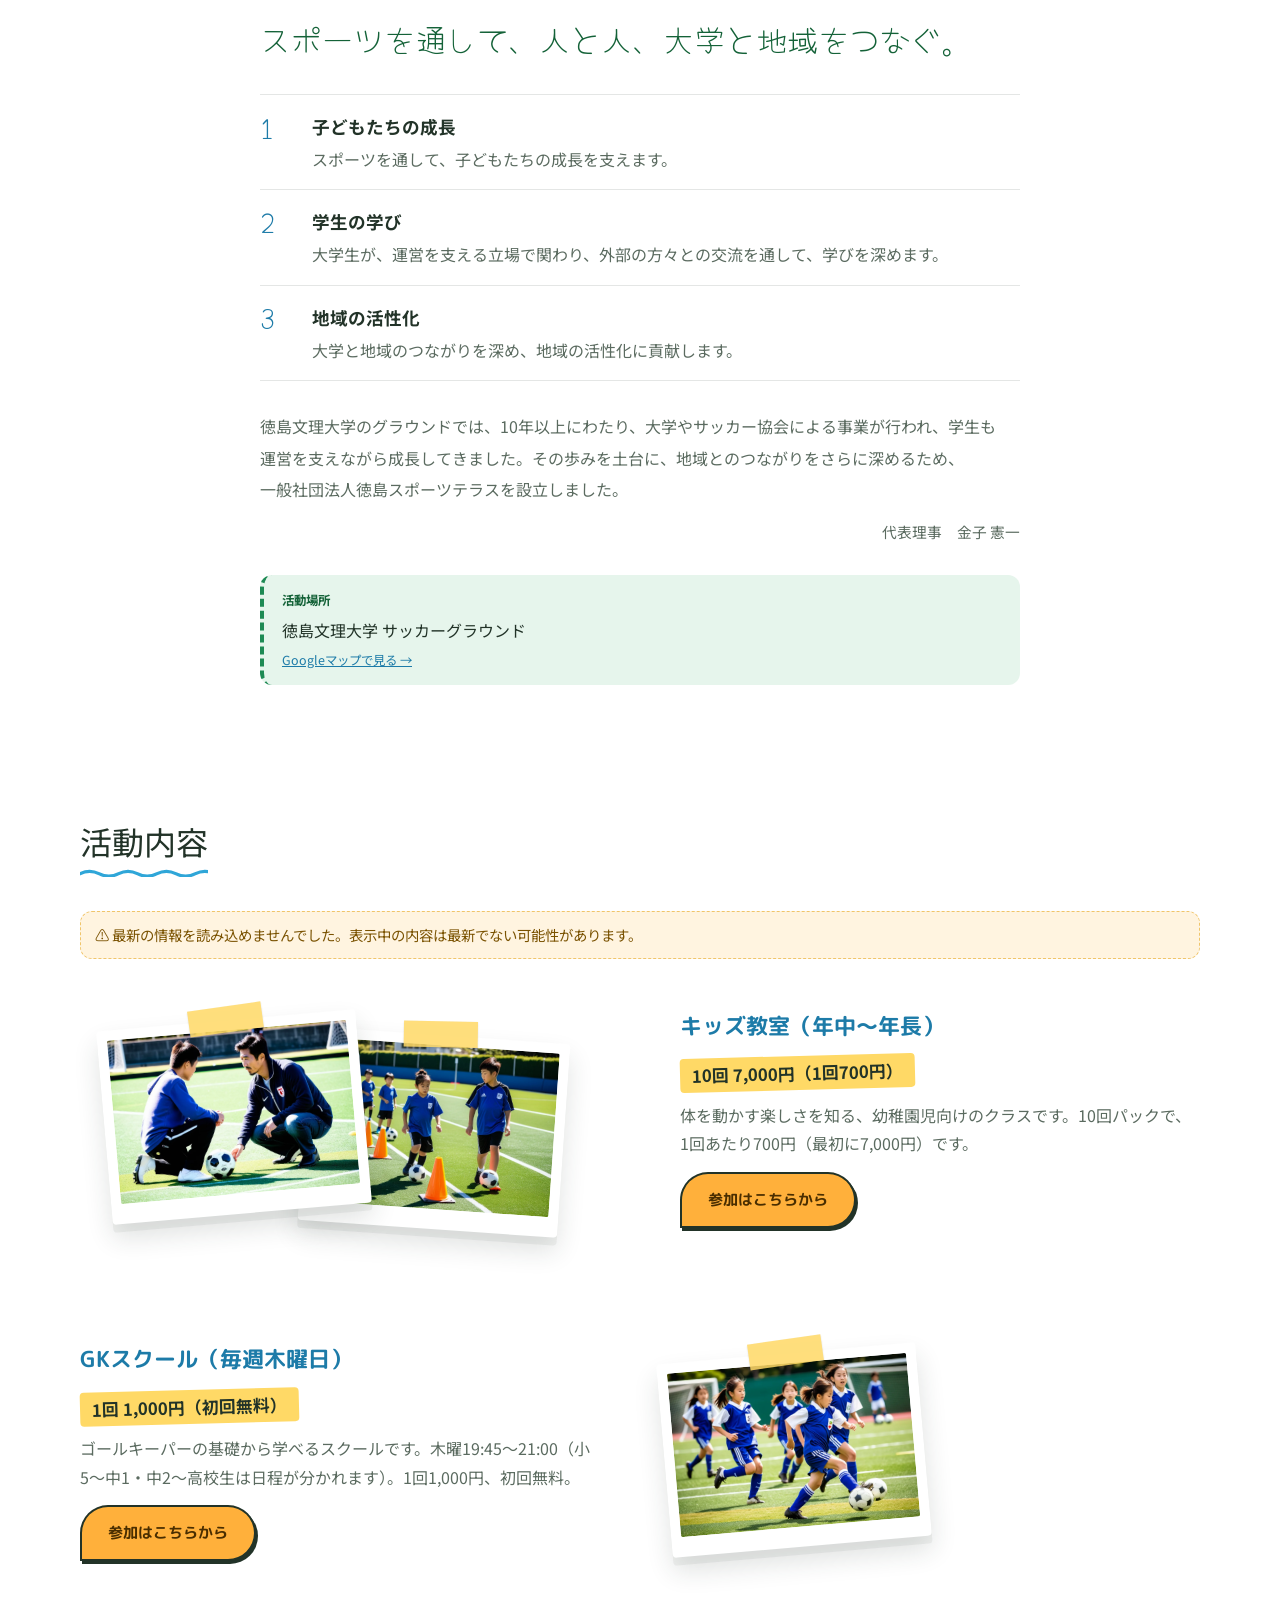
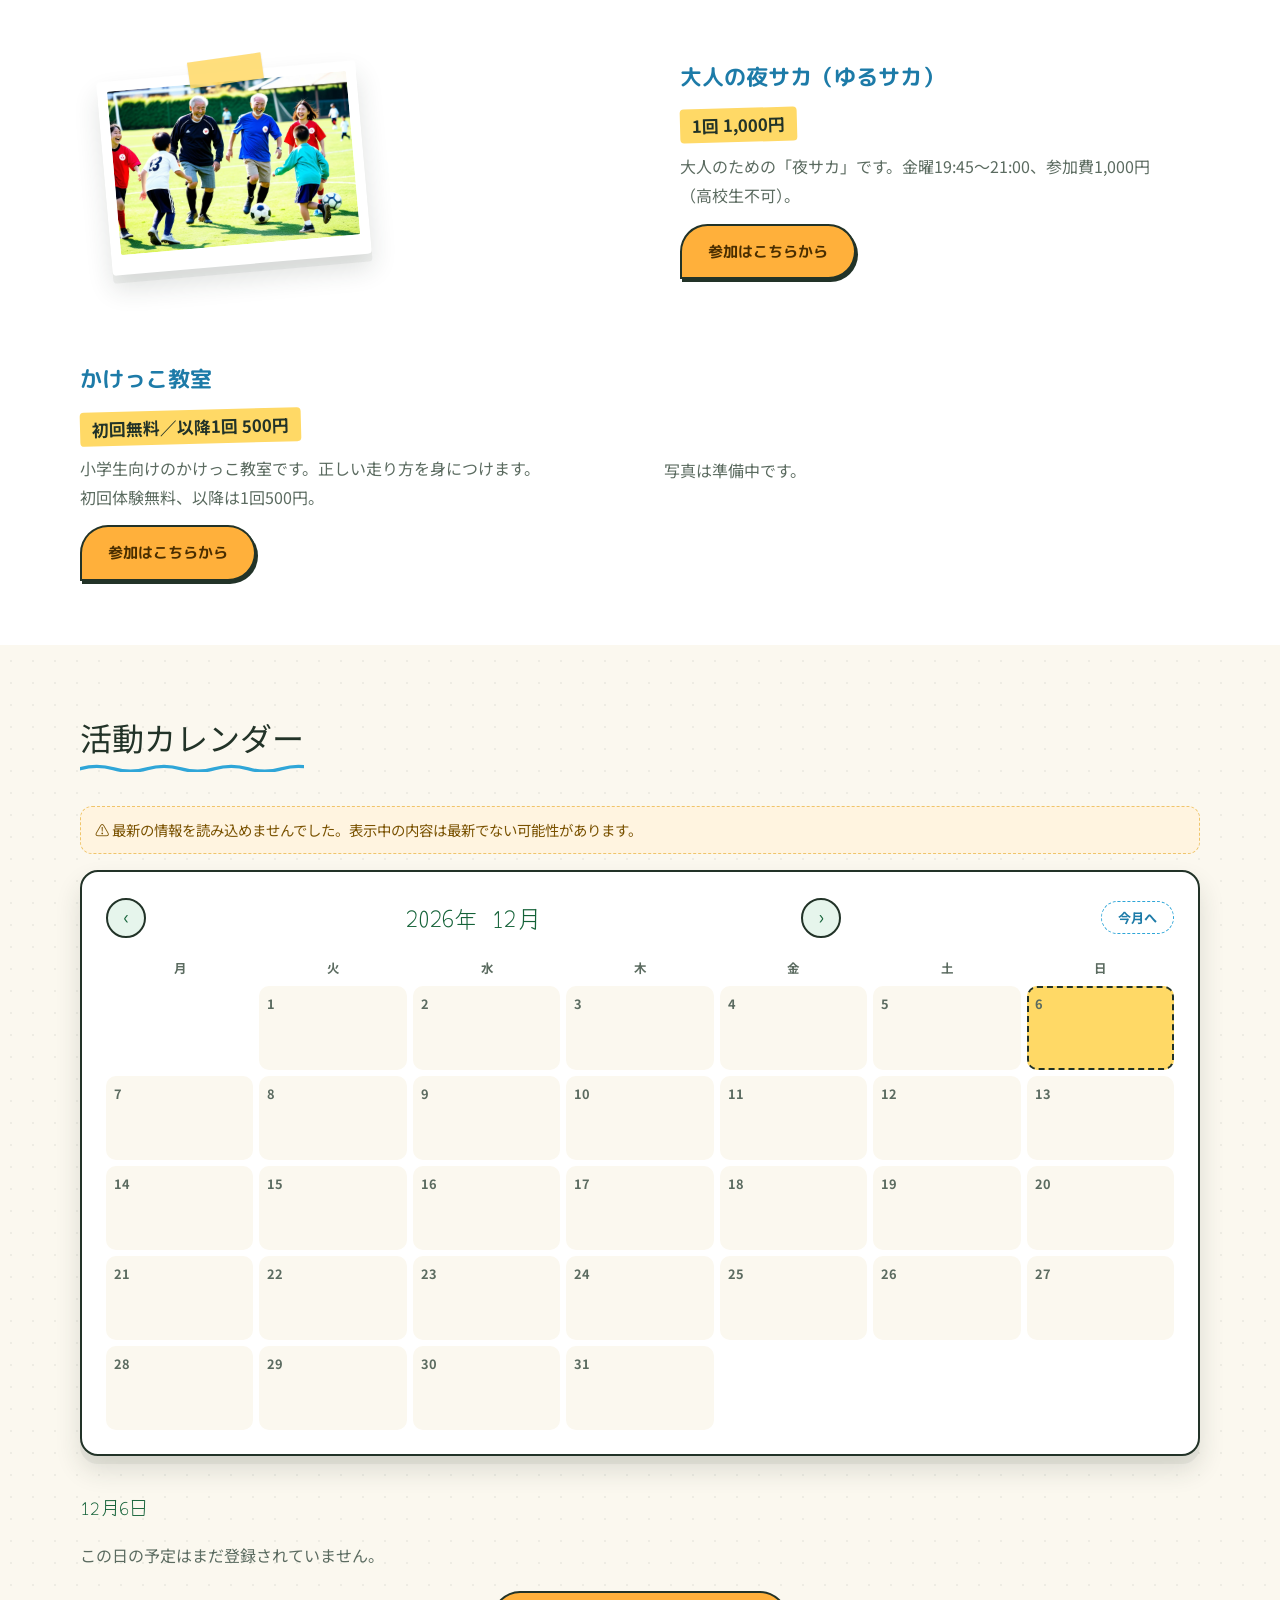
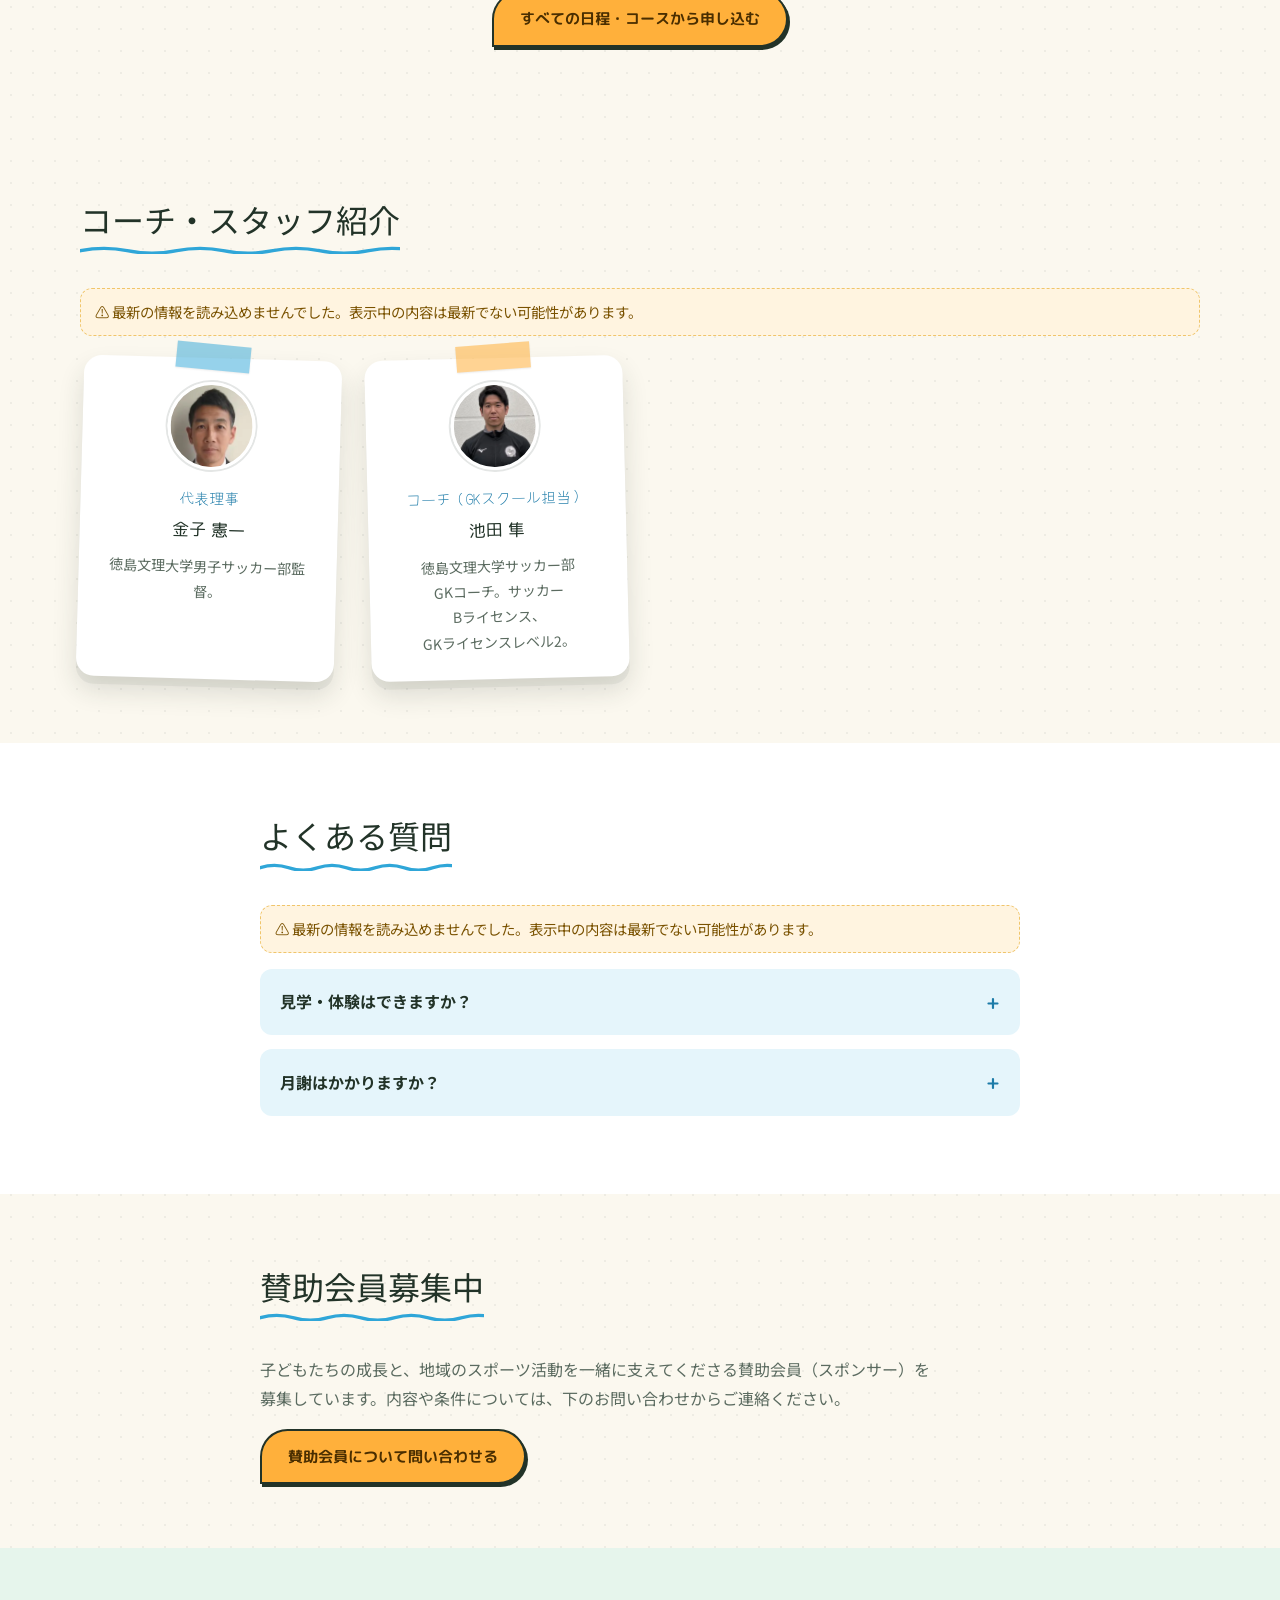
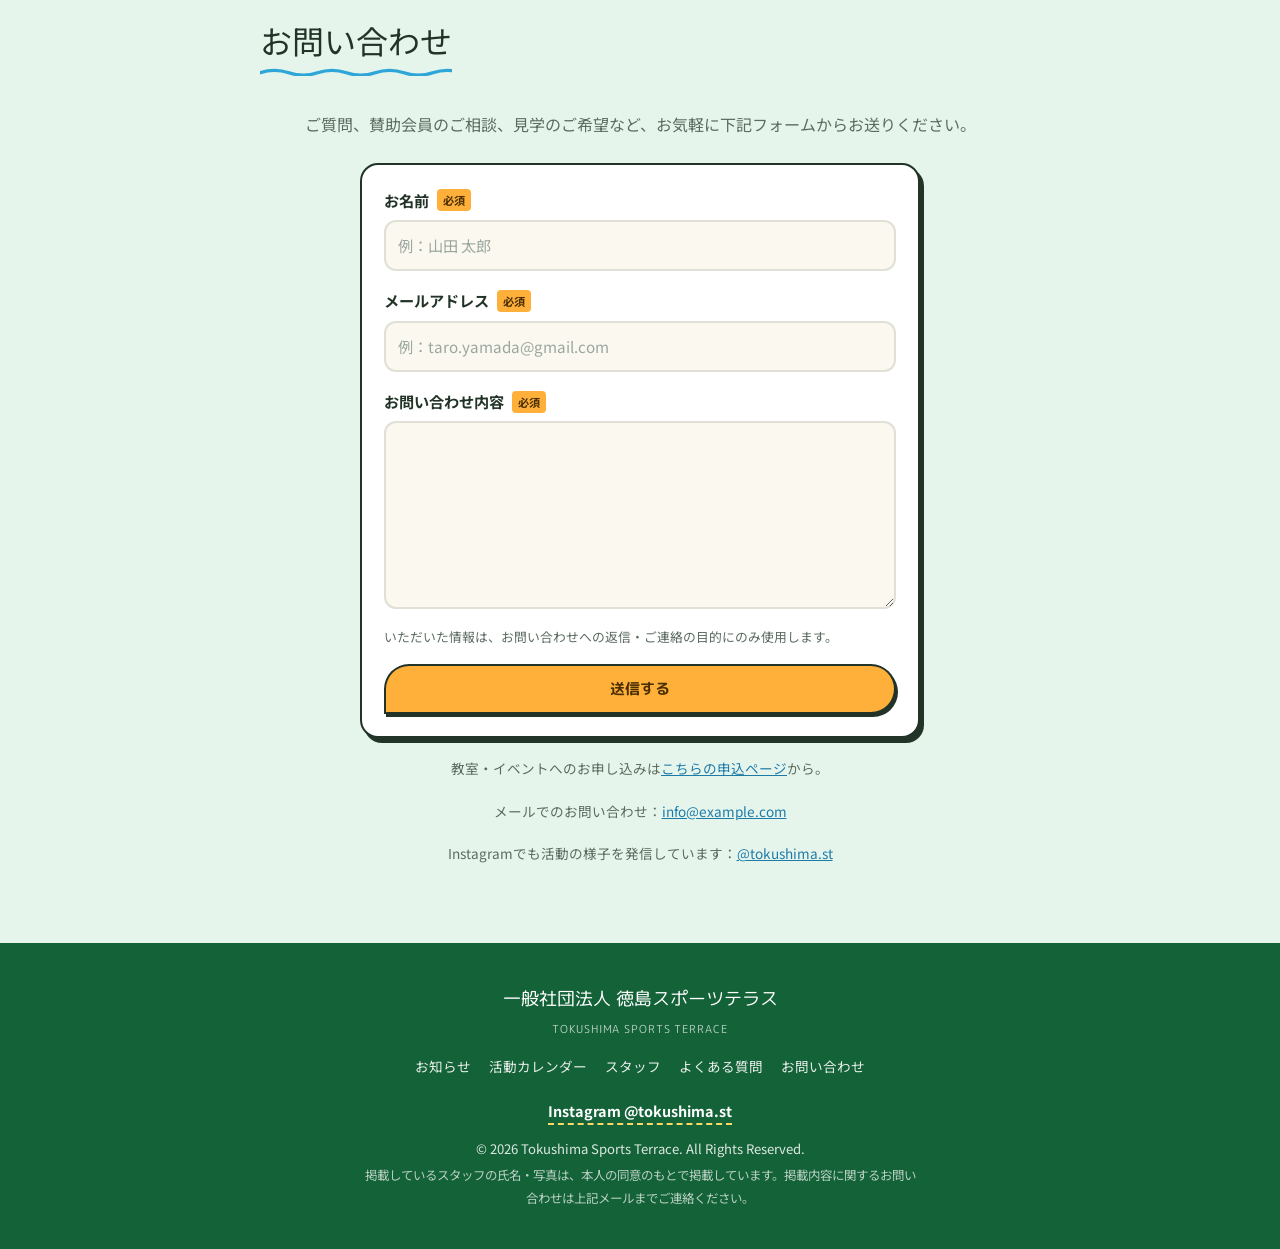
==== commit 99d734a5: "トップの「次の活動日」一覧をやめ、カレンダーの下に「すべての日程・コースから申し込む」ボタンだけ置く Co-Authored-By: Claude Sonnet 5.5 <noreply@anthro" ====
--- a/index.html
+++ b/index.html
@@ -116,13 +116,6 @@
       </div>
       <p class="sync-warning" id="calSyncWarning" hidden>⚠ 最新の情報を読み込めませんでした。表示中の内容は最新でない可能性があります。</p>
 
-      <div class="apply-block">
-        <h3 class="apply-subtitle">次の活動日（そのまま申し込めます）</h3>
-        <ul class="apply-list" id="applyList"></ul>
-        <p class="apply-more"><a href="apply.html" class="btn btn-cta">すべての日程・コースから申し込む</a></p>
-      </div>
-
-      <h3 class="apply-subtitle">カレンダーで見る</h3>
       <div class="cal-card">
         <div class="cal-toolbar">
           <button class="cal-nav-btn" id="calPrev" aria-label="前の月">‹</button>
@@ -138,6 +131,8 @@
       </div>
 
       <div class="cal-event-list" id="calEventList"></div>
+
+      <p class="apply-more"><a href="apply.html" class="btn btn-cta">すべての日程・コースから申し込む</a></p>
     </div>
   </section>
 
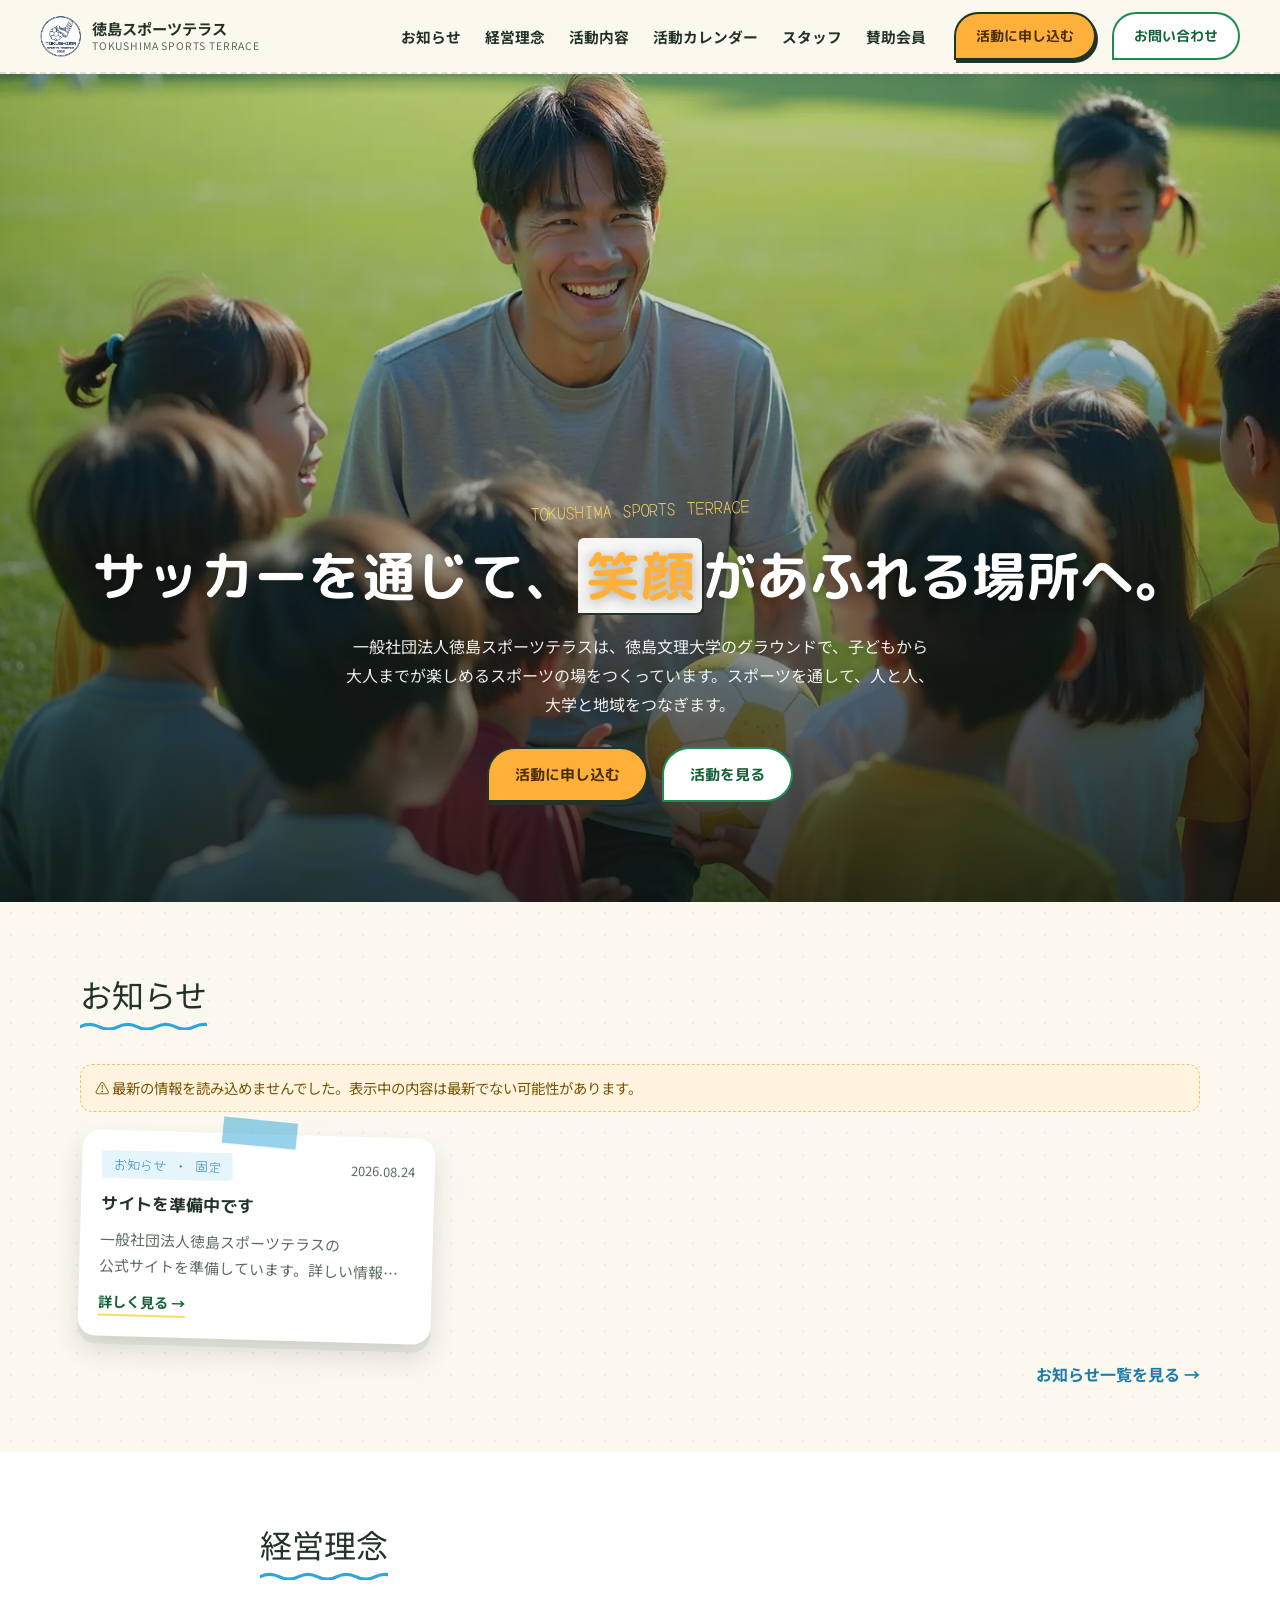
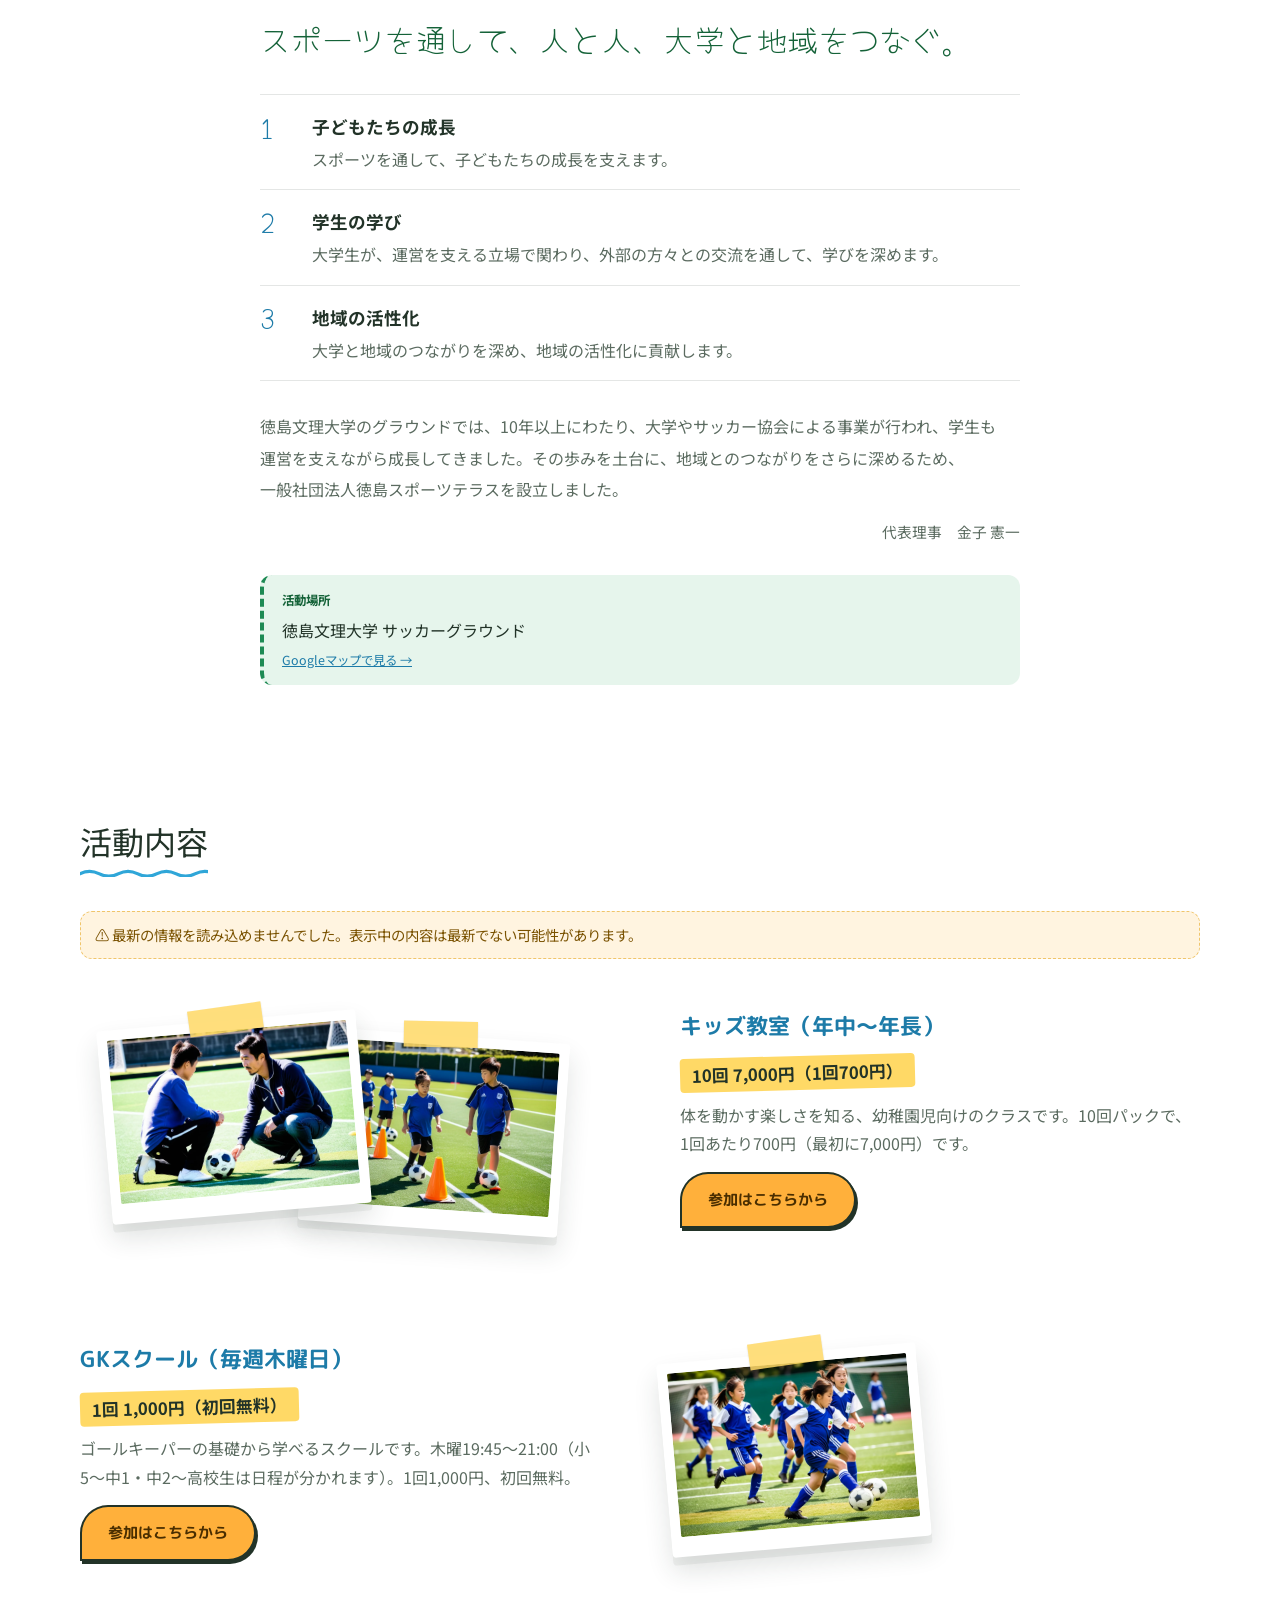
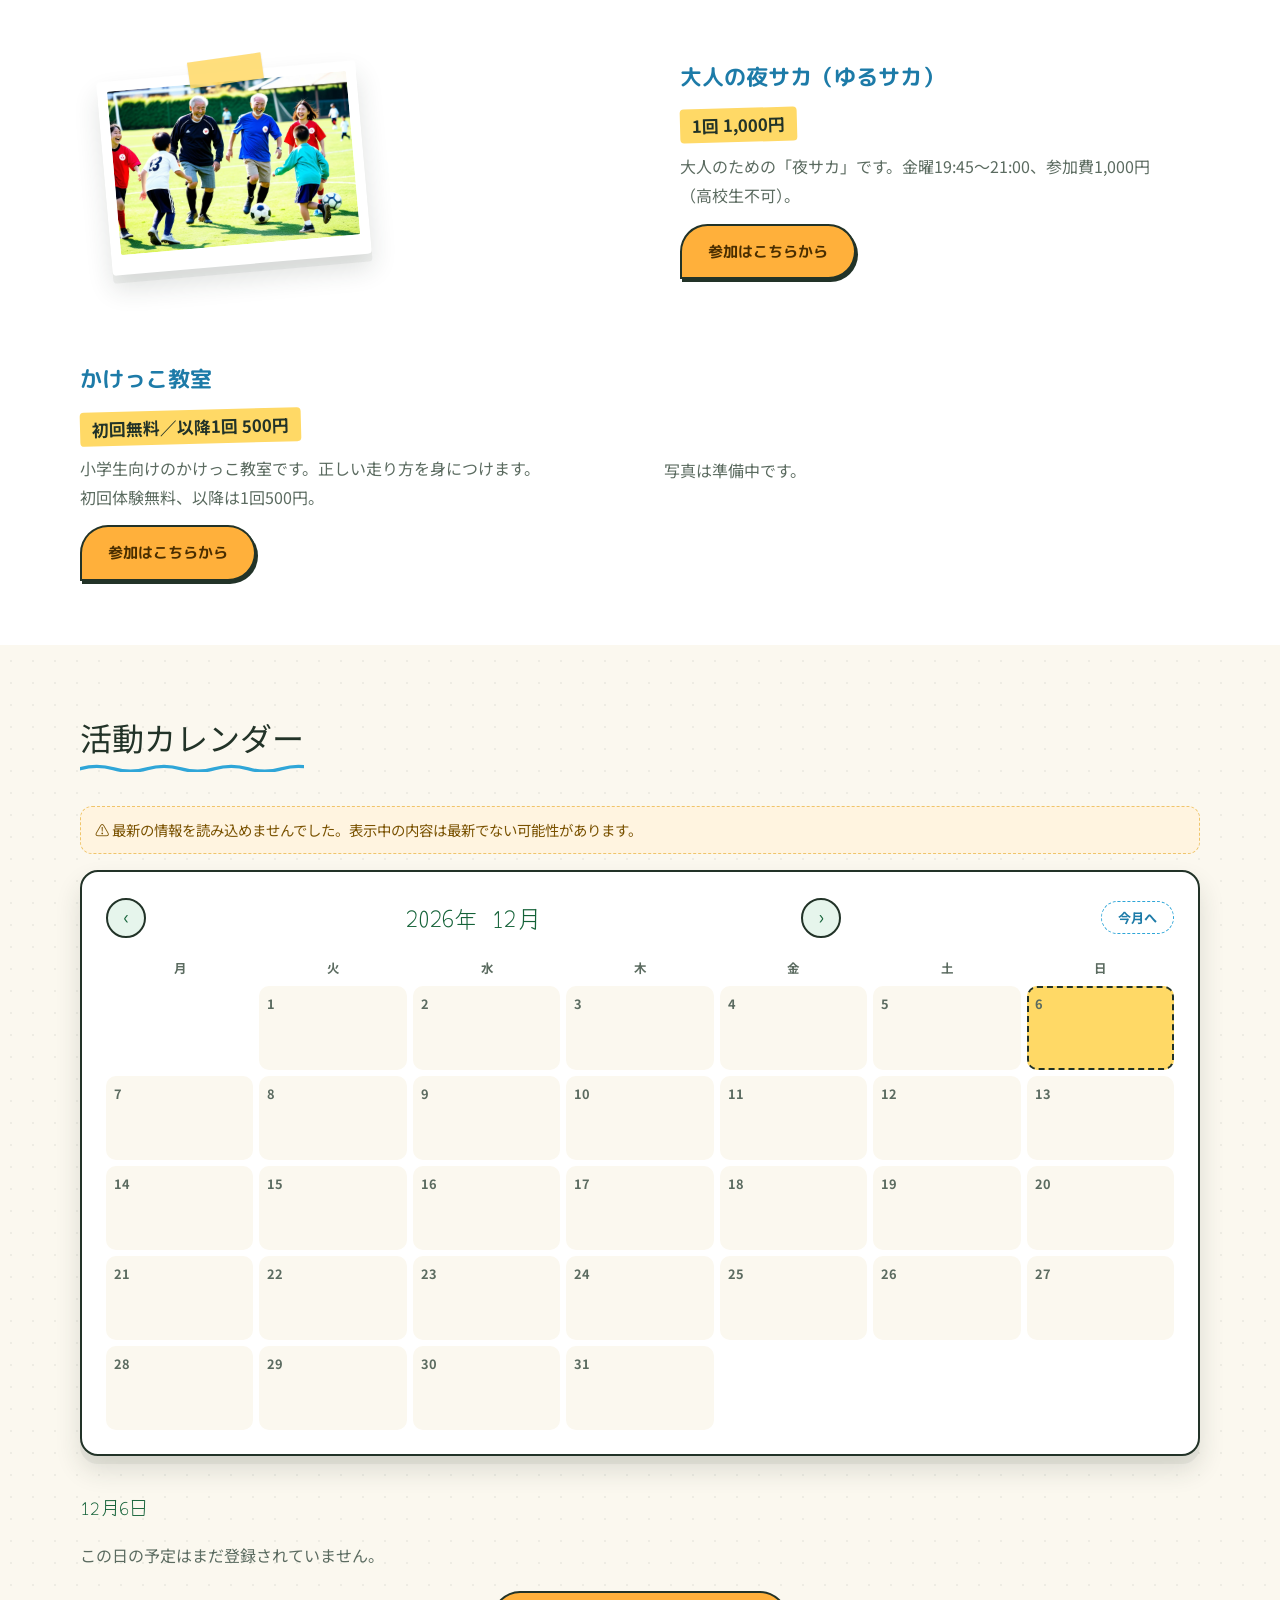
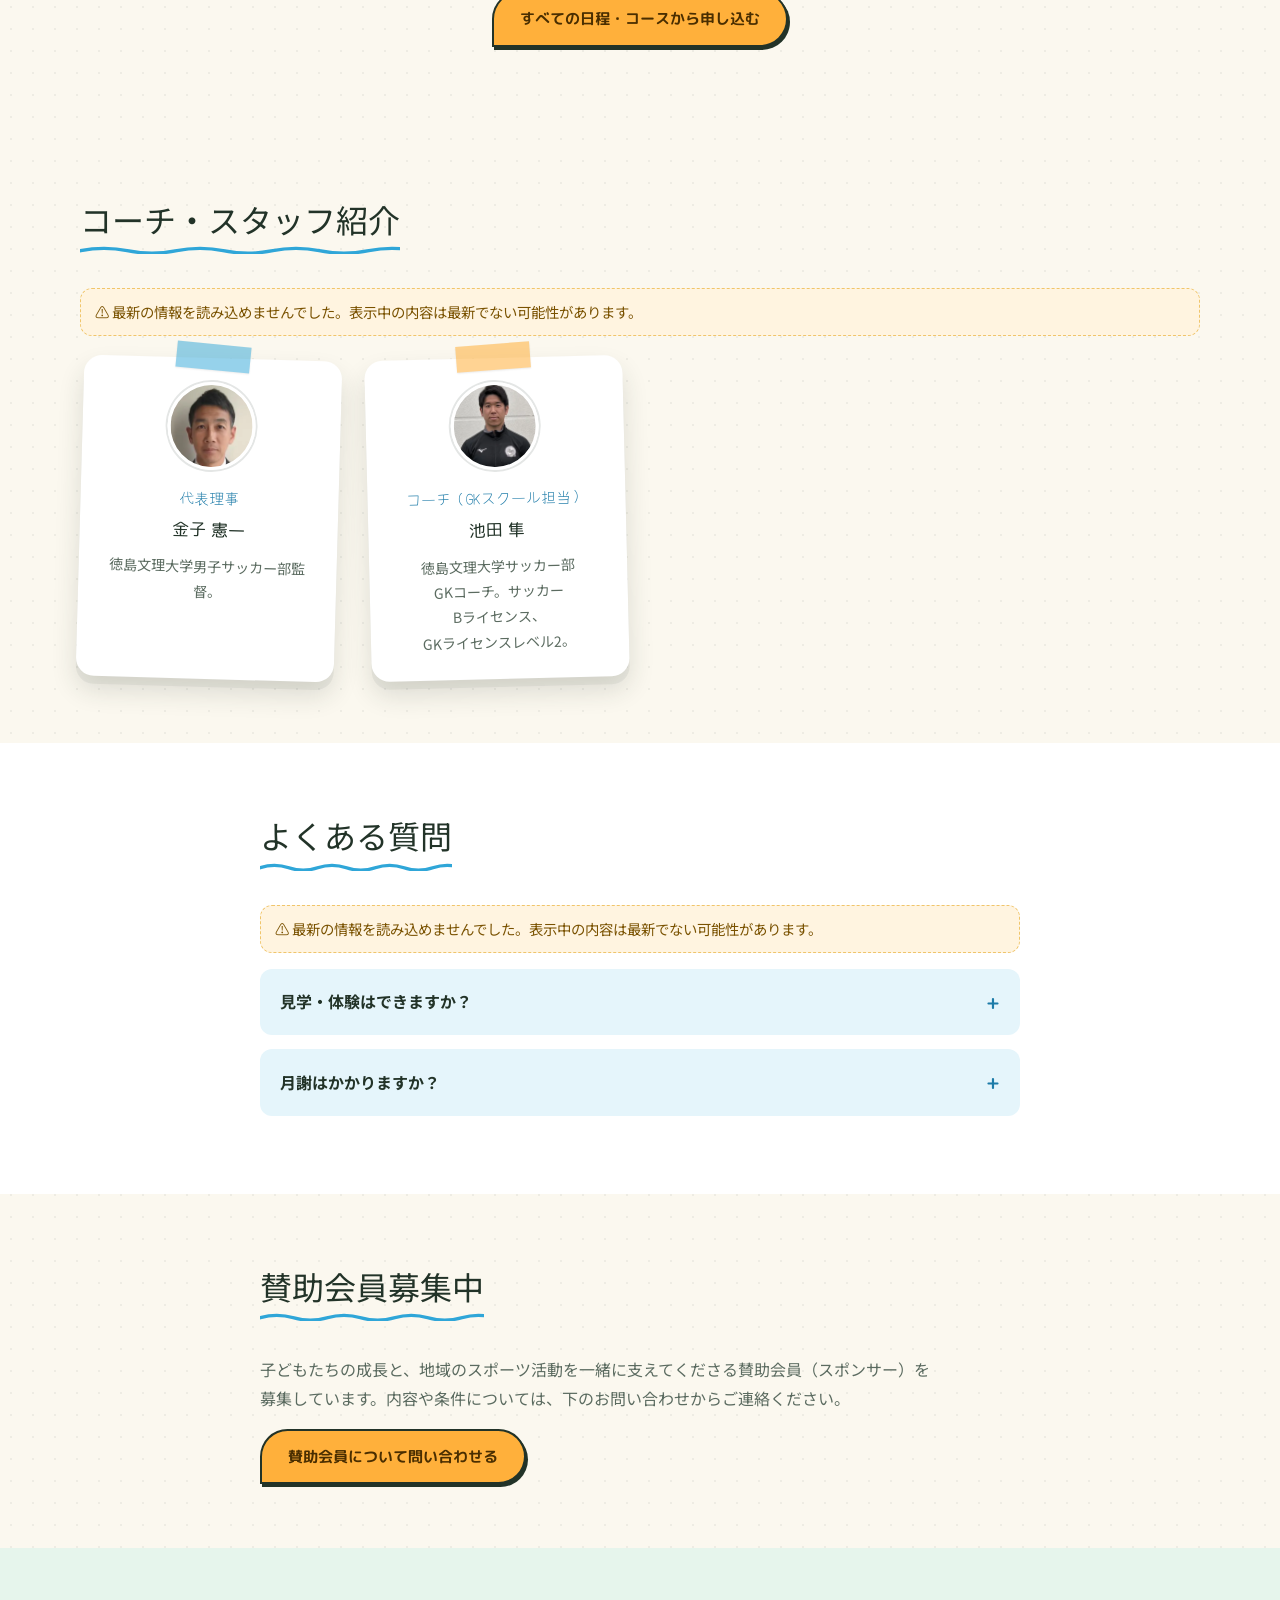
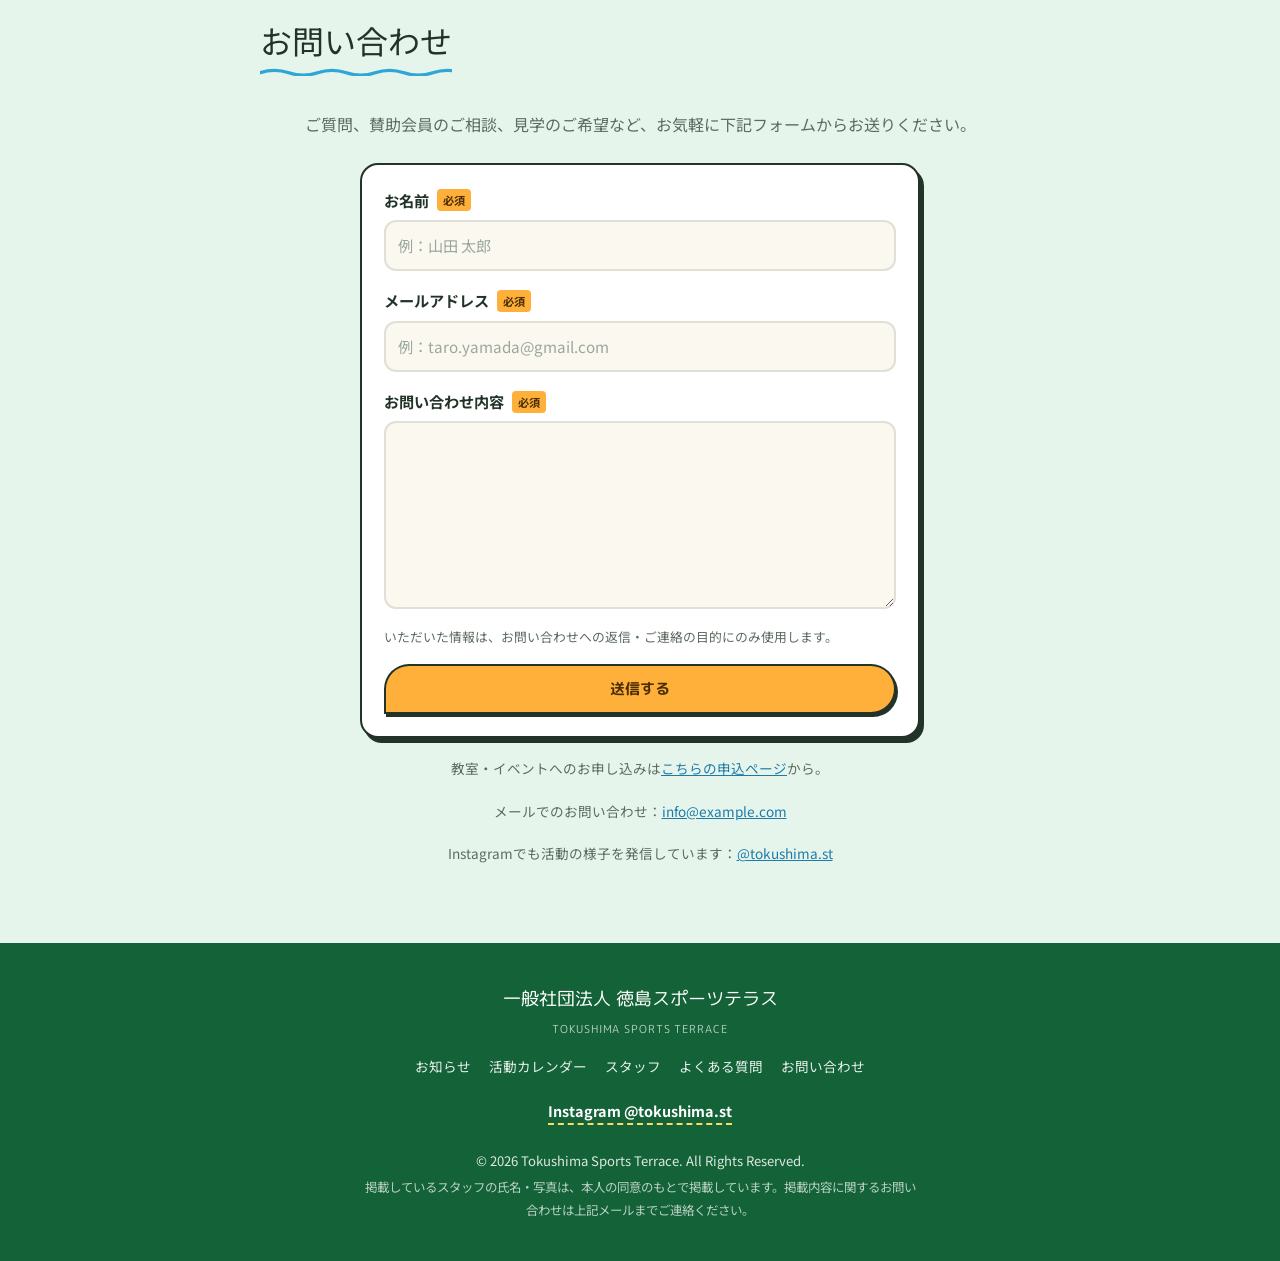
==== commit d31539fb: "フッターに団体情報(所在地・法人番号など)を、「その他」シートの「フッターの「◯◯」」の行から出せるようにした Co-Authored-By: Claude Sonnet 5.5 <noreply@a" ====
--- a/index.html
+++ b/index.html
@@ -3,6 +3,7 @@
 <head>
 <meta charset="UTF-8">
 <meta name="viewport" content="width=device-width, initial-scale=1.0">
+<meta name="robots" content="noindex, nofollow">
 <script>
   if ('scrollRestoration' in history) { history.scrollRestoration = 'manual'; }
 </script>
@@ -66,7 +67,7 @@
         <h1 class="hero-copy" id="heroHeadline"></h1>
         <p class="hero-sub" id="heroSub"></p>
         <div class="hero-actions">
-          <a href="#schedule" class="btn btn-cta" id="heroCta">活動に申し込む</a>
+          <a href="apply.html" class="btn btn-cta" id="heroCta">活動に申し込む</a>
           <a href="#activities" class="btn btn-ghost">活動を見る</a>
         </div>
         <dl class="hero-stats" id="heroStats"></dl>
@@ -161,7 +162,7 @@
       <div class="section-title">
         <span class="section-title-jp">賛助会員募集中</span>
       </div>
-      <p class="contact-lead">子どもたちの成長と、地域のスポーツ活動を一緒に支えてくださる賛助会員（スポンサー）を募集しています。内容や条件については、下のお問い合わせからご連絡ください。</p>
+      <p class="contact-lead" id="supportText">子どもたちの成長と、地域のスポーツ活動を一緒に支えてくださる賛助会員（スポンサー）を募集しています。内容や条件については、下のお問い合わせからご連絡ください。</p>
       <a href="#contact" class="btn btn-cta">賛助会員について問い合わせる</a>
     </div>
   </section>
@@ -206,6 +207,7 @@
       <li><a href="#contact">お問い合わせ</a></li>
     </ul>
     <p class="footer-sns"><a class="js-instagram-link" href="#" target="_blank" rel="noopener" hidden>Instagram <span class="js-instagram-handle"></span></a></p>
+    <p class="footer-facts" id="footerFacts" hidden></p>
     <p class="footer-copy" id="footerCopy"></p>
     <p class="footer-note">掲載しているスタッフの氏名・写真は、本人の同意のもとで掲載しています。掲載内容に関するお問い合わせは上記メールまでご連絡ください。</p>
   </div>
--- a/styles.css
+++ b/styles.css
@@ -419,6 +419,8 @@
 .footer-inner{ max-width: var(--max-width); margin: 0 auto; text-align: center; }
 .footer-brand{ font-family: var(--font-display); font-size: 1.1rem; margin-bottom: 12px; }
 .footer-brand .logo-en{ display: block; font-size: .7rem; color: rgba(255,255,255,.7); margin-top: 4px; }
+.footer-facts{ display: flex; flex-wrap: wrap; gap: 4px 18px; justify-content: center; font-size: .8rem; opacity: .85; margin: 0 0 12px; }
+.footer-facts b{ font-weight: 700; margin-right: 4px; }
 .footer-copy{ font-size: .82rem; opacity: .85; margin: 12px 0 4px; }
 .footer-note{ font-size: .78rem; opacity: .7; max-width: 560px; margin: 0 auto; }
 .footer-nav{ list-style: none; display: flex; gap: 18px; justify-content: center; padding: 0; margin: 0 0 16px; flex-wrap: wrap; }
@@ -485,3 +487,7 @@
 .philosophy-points span{ color: var(--ink-soft); text-wrap: pretty; }
 .philosophy-text{ color: var(--ink-soft); margin: 0 0 14px; line-height: 1.95; text-wrap: pretty; }
 .philosophy-sign{ margin: 0 0 30px; text-align: right; color: var(--ink-soft); font-size: .92rem; }
+
+/* 申込ページの教室プルダウン */
+.check[hidden]{ display: none; }
+.apply-count{ margin: 0; font-size: .85rem; color: var(--green-deep); min-height: 1.2em; }
